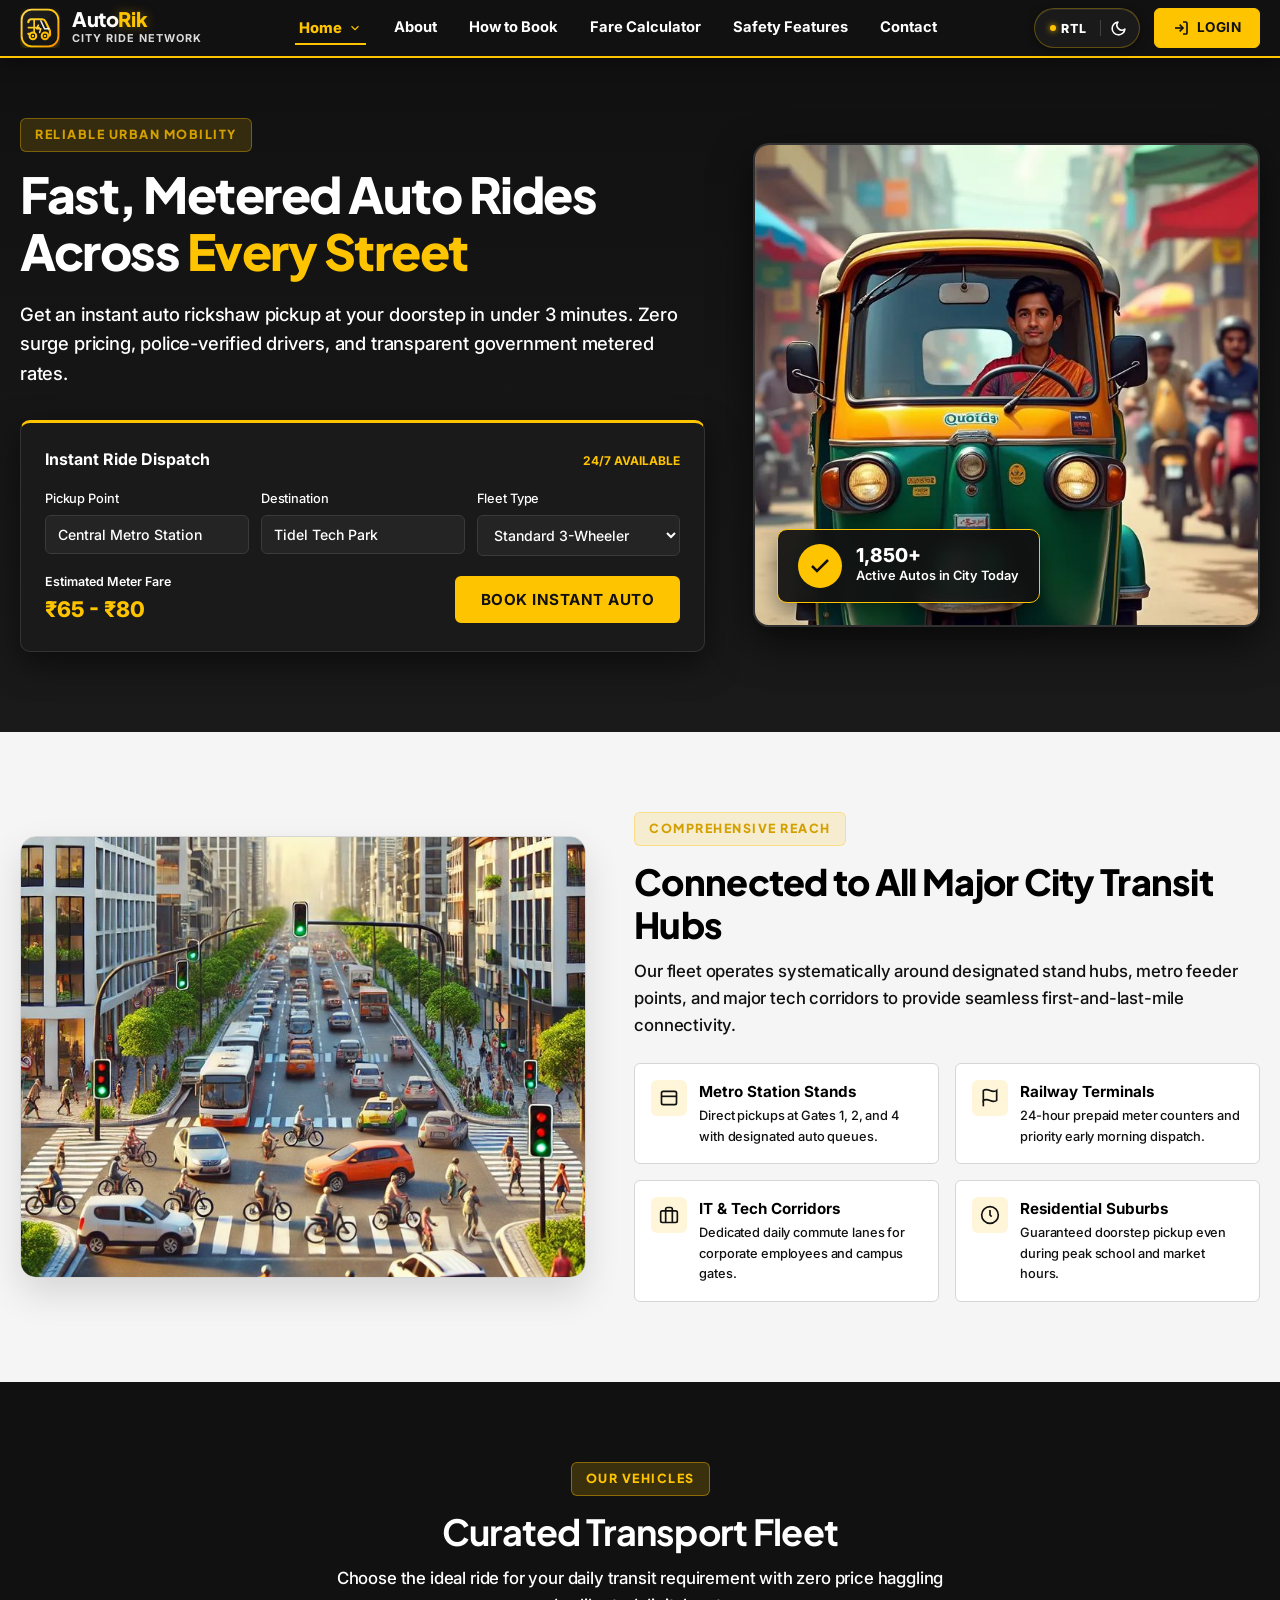
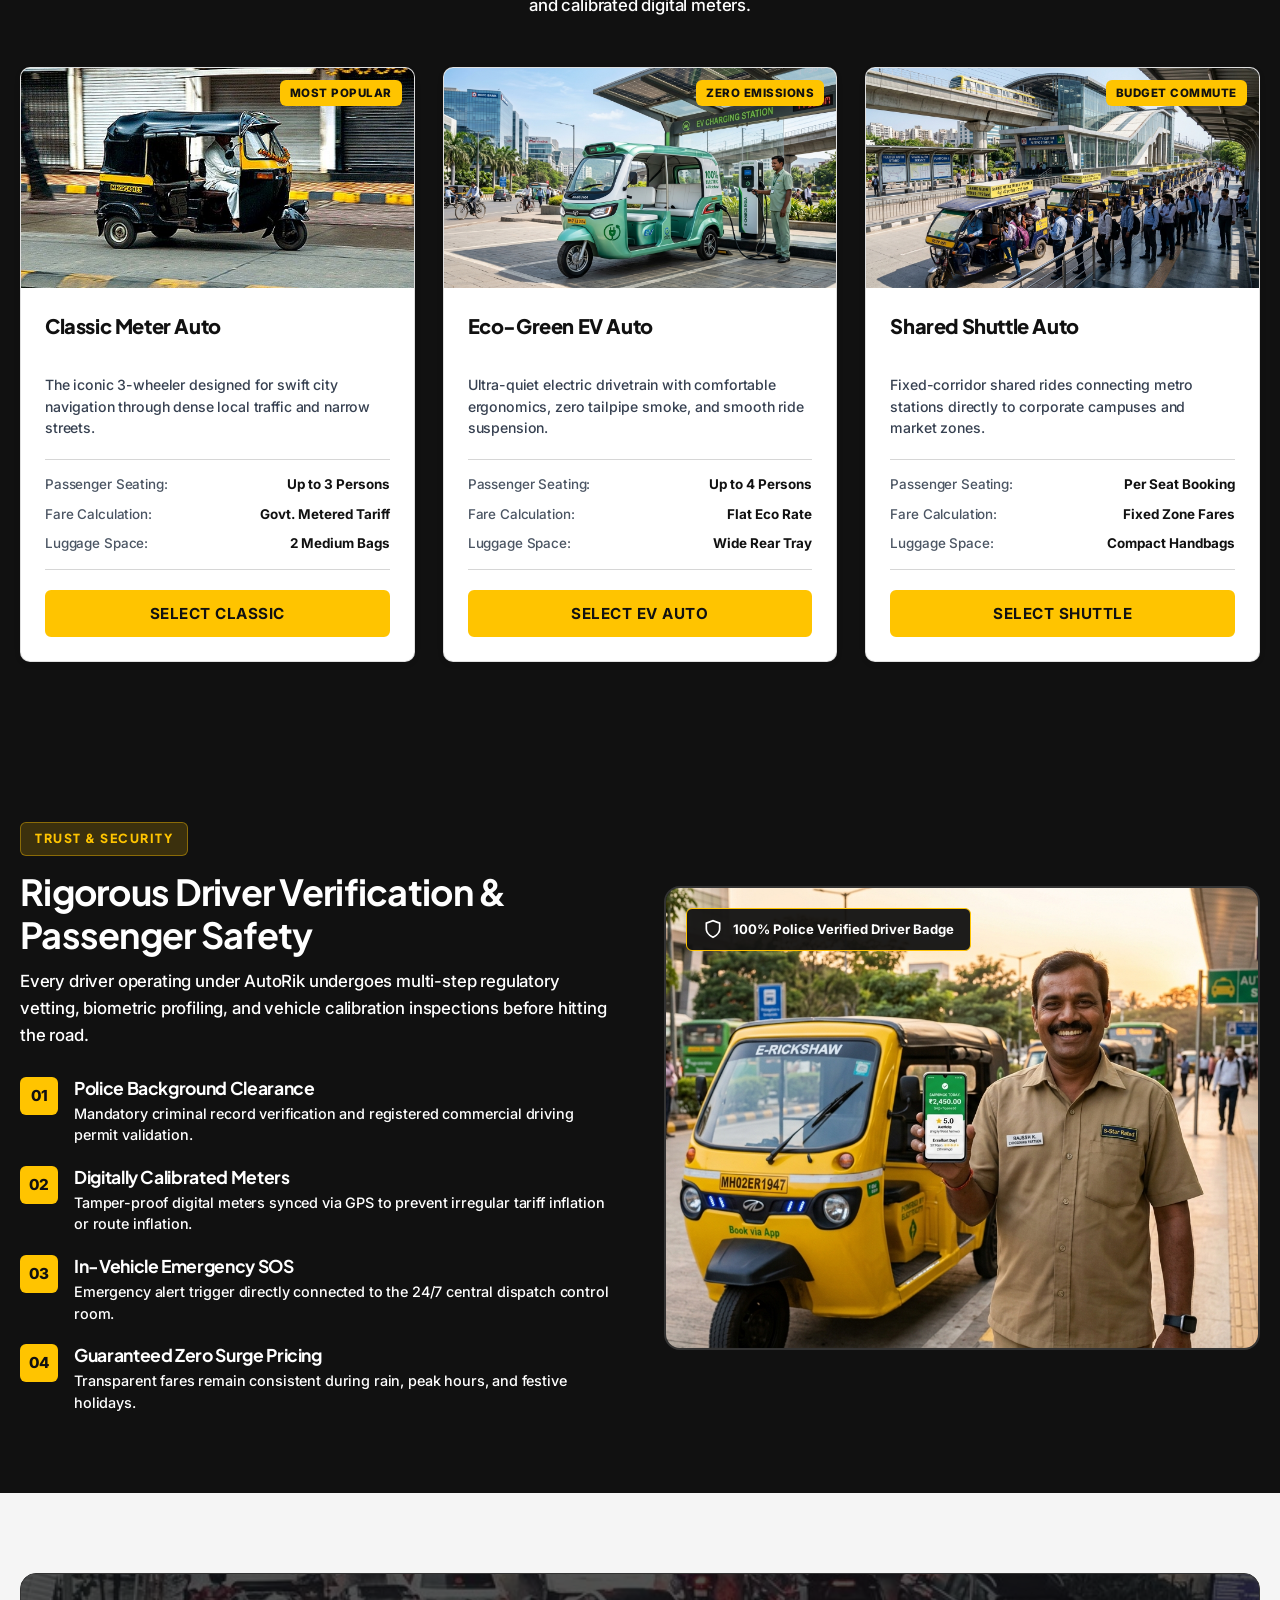
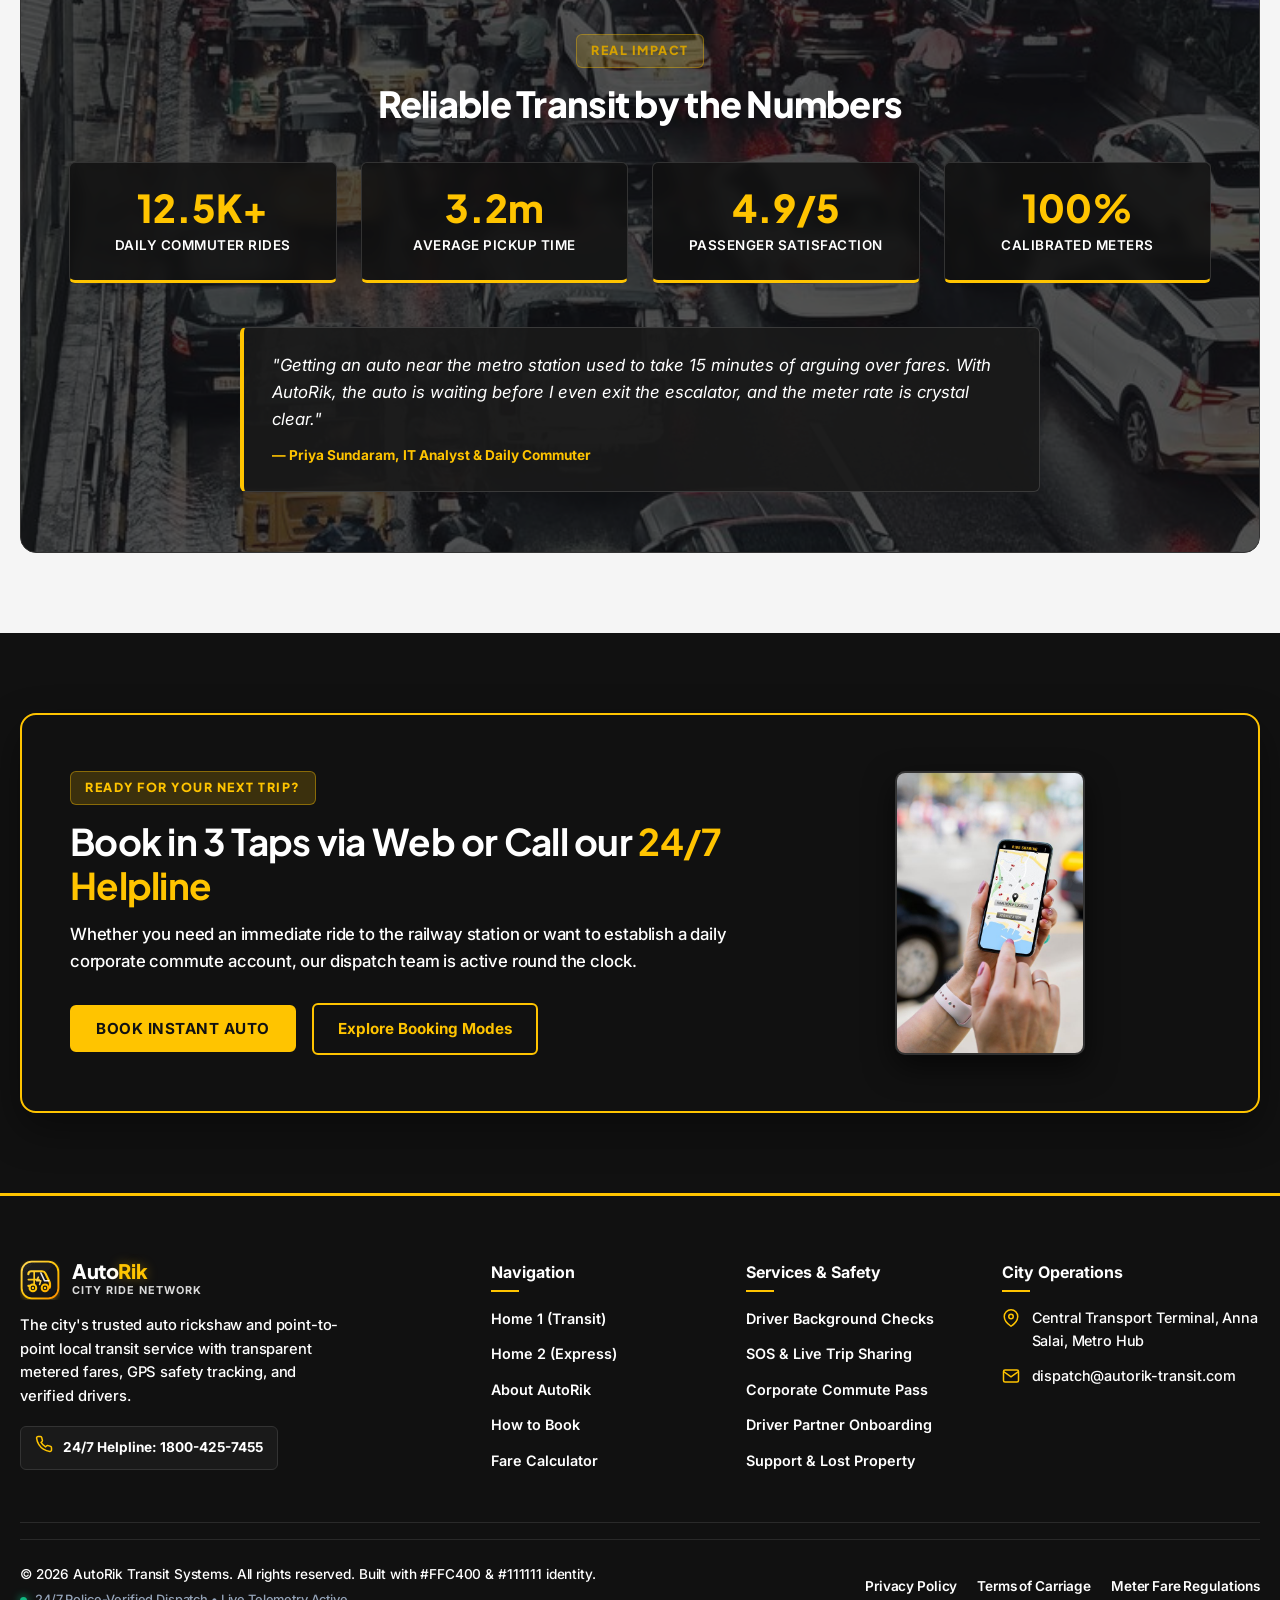
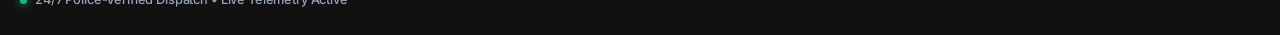
==== index.html @ b47aa973 "first commit" ====
<!DOCTYPE html>
<html lang="en">

<head>
  <meta charset="UTF-8">
  <meta name="viewport" content="width=device-width, initial-scale=1.0">
  <title>AutoRik — Premier Auto Rickshaw & Local Transport Booking Network</title>
  <meta name="description"
    content="Book verified city auto rickshaws with transparent metered rates, instant pickup, zero surge pricing, and live GPS tracking.">
  <link rel="icon" type="image/svg+xml" href="assets/images/icons/favicon.svg">
  <link rel="apple-touch-icon" href="assets/images/icons/favicon.svg">
  <link rel="stylesheet" href="assets/css/style.css?v=3.4">
  <link rel="stylesheet" href="assets/css/responsive.css?v=3.4">
</head>

<body>

  <!-- Branded Site Loader -->
  <div class="site-loader" id="siteLoader" aria-label="Loading page">
    <div class="loader-content">
      <div class="loader-logo-ring">
        <img src="assets/images/icons/logo.svg" alt="AutoRik" width="54" height="54" class="loader-logo-img">
        <div class="loader-spin-ring"></div>
      </div>
      <div class="loader-title">Auto<span>Rik</span></div>
      <div class="loader-bar-wrap">
        <div class="loader-bar-fill"></div>
      </div>
      <div class="loader-status">Connecting City Fleet...</div>
    </div>
  </div>

  <!-- Fixed Header (Single-Line Compact Header) -->
  <header class="site-header" id="siteHeader">
    <div class="container header-inner">
      <a href="index.html" class="brand-link" aria-label="AutoRik Home">
        <div class="brand-icon-box" aria-hidden="true">
          <img src="assets/images/icons/logo.svg" alt="AutoRik Brand Logo" width="40" height="40">
        </div>
        <div class="brand-text-wrap">
          <div class="brand-title">Auto<span>Rik</span></div>
          <div class="brand-subtitle">City Ride Network</div>
        </div>
      </a>

      <!-- Desktop Navigation (Exactly 6 Primary Items) -->
      <nav class="desktop-nav" aria-label="Main Navigation">
        <ul class="nav-list">
          <!-- Item 1: Home Dropdown (Click Only) -->
          <li class="nav-item">
            <button type="button" class="nav-link dropdown-toggle active" id="homeDropdownToggle" aria-expanded="false"
              aria-haspopup="true">
              Home
              <svg width="14" height="14" viewBox="0 0 24 24" fill="none" stroke="currentColor" stroke-width="2">
                <polyline points="6 9 12 15 18 9"></polyline>
              </svg>
            </button>
            <ul class="dropdown-menu" id="homeDropdownMenu" role="menu">
              <li class="dropdown-item" role="none"><a href="index.html" class="active" role="menuitem">Home 1 (Transit
                  Hub)</a></li>
              <li class="dropdown-item" role="none"><a href="home-2.html" role="menuitem">Home 2 (Metro Express)</a>
              </li>
            </ul>
          </li>
          <!-- Item 2: About -->
          <li class="nav-item"><a href="about.html" class="nav-link">About</a></li>
          <!-- Item 3: How to Book -->
          <li class="nav-item"><a href="how-to-book.html" class="nav-link">How to Book</a></li>
          <!-- Item 4: Fare Calculator -->
          <li class="nav-item"><a href="fare-calculator.html" class="nav-link">Fare Calculator</a></li>
          <!-- Item 5: Safety Features -->
          <li class="nav-item"><a href="safety.html" class="nav-link">Safety Features</a></li>
          <!-- Item 6: Contact -->
          <li class="nav-item"><a href="contact.html" class="nav-link">Contact</a></li>
        </ul>
      </nav>

      <!-- Header Utilities & Login Button -->
      <div class="header-actions">
        <div class="header-action-controls">
          <button type="button" class="ctrl-btn rtl-toggle-btn" aria-label="Toggle RTL text direction">
            <span class="ctrl-icon-dot"></span>
            <span class="rtl-text-label">RTL</span>
          </button>
          <div class="ctrl-divider" aria-hidden="true"></div>
          <button type="button" class="ctrl-btn theme-toggle-btn" aria-label="Toggle dark mode">
            <span class="theme-icon-wrap" aria-hidden="true">
              <svg width="17" height="17" viewBox="0 0 24 24" fill="none" stroke="currentColor" stroke-width="2.2"
                stroke-linecap="round" stroke-linejoin="round">
                <path d="M21 12.79A9 9 0 1 1 11.21 3 7 7 0 0 0 21 12.79z"></path>
              </svg>
            </span>
          </button>
        </div>
        <a href="login.html" class="btn-login" aria-label="Go to Account Login">
          <svg width="16" height="16" viewBox="0 0 24 24" fill="none" stroke="currentColor" stroke-width="2.5">
            <path d="M15 3h4a2 2 0 0 1 2 2v14a2 2 0 0 1-2 2h-4" />
            <polyline points="10 17 15 12 10 7" />
            <line x1="15" y1="12" x2="3" y2="12" />
          </svg>
          <span>Login</span>
        </a>
        <button type="button" class="mobile-toggle-btn" id="mobileToggleBtn" aria-label="Open mobile navigation menu"
          aria-expanded="false">
          <span class="hamburger-icon">
            <svg width="26" height="26" viewBox="0 0 24 24" fill="none" stroke="currentColor" stroke-width="2.2"
              stroke-linecap="round">
              <line x1="3" y1="12" x2="21" y2="12" />
              <line x1="3" y1="6" x2="21" y2="6" />
              <line x1="3" y1="18" x2="21" y2="18" />
            </svg>
          </span>
          <span class="close-icon" aria-hidden="true">
            <svg width="26" height="26" viewBox="0 0 24 24" fill="none" stroke="currentColor" stroke-width="2.4"
              stroke-linecap="round" stroke-linejoin="round">
              <line x1="18" y1="6" x2="6" y2="18" />
              <line x1="6" y1="6" x2="18" y2="18" />
            </svg>
          </span>
        </button>
      </div>
    </div>
  </header>

  <!-- Mobile Drawer Menu -->
  <div class="mobile-drawer-overlay" id="mobileDrawerOverlay" role="dialog" aria-modal="true"
    aria-label="Mobile Navigation">
    <div class="mobile-drawer">
      <div class="mobile-drawer-header">
        <div class="mobile-brand">
          <div class="brand-icon-box">
            <img src="assets/images/icons/logo.svg" alt="AutoRik Brand Logo" width="36" height="36">
          </div>
          <div class="brand-text-wrap">
            <div class="brand-title">Auto<span>Rik</span></div>
            <div class="brand-subtitle">City Ride Network</div>
          </div>
        </div>
        <button type="button" class="mobile-close-btn" id="mobileCloseBtn" aria-label="Close mobile menu">
          <svg width="24" height="24" viewBox="0 0 24 24" fill="none" stroke="currentColor" stroke-width="2">
            <line x1="18" y1="6" x2="6" y2="18" />
            <line x1="6" y1="6" x2="18" y2="18" />
          </svg>
        </button>
      </div>

      <ul class="mobile-nav-list">
        <li>
          <button type="button" class="mobile-nav-link mobile-accordion-toggle active" id="mobileHomeAccordion"
            aria-expanded="false">
            <span>Home</span>
            <svg width="14" height="14" viewBox="0 0 24 24" fill="none" stroke="currentColor" stroke-width="2">
              <polyline points="6 9 12 15 18 9"></polyline>
            </svg>
          </button>
          <ul class="mobile-accordion-menu" id="mobileHomeSubmenu">
            <li><a href="index.html" class="active">Home 1 (Transit Hub)</a></li>
            <li><a href="home-2.html">Home 2 (Metro Express)</a></li>
          </ul>
        </li>
        <li><a href="about.html" class="mobile-nav-link">About</a></li>
        <li><a href="how-to-book.html" class="mobile-nav-link">How to Book</a></li>
        <li><a href="fare-calculator.html" class="mobile-nav-link">Fare Calculator</a></li>
        <li><a href="safety.html" class="mobile-nav-link">Safety Features</a></li>
        <li><a href="contact.html" class="mobile-nav-link">Contact</a></li>
      </ul>

      <div class="mobile-drawer-footer">
        <button type="button" class="btn btn-primary btn-login" style="width:100%; justify-content:center;">
          <svg width="16" height="16" viewBox="0 0 24 24" fill="none" stroke="currentColor" stroke-width="2.5">
            <path d="M15 3h4a2 2 0 0 1 2 2v14a2 2 0 0 1-2 2h-4" />
            <polyline points="10 17 15 12 10 7" />
            <line x1="15" y1="12" x2="3" y2="12" />
          </svg>
          <span>Account Login</span>
        </button>
        <div class="mobile-control-row">
          <div class="header-action-controls" style="width: 100%; justify-content: space-around;">
            <button type="button" class="ctrl-btn rtl-toggle-btn" aria-label="Toggle RTL text direction">
              <span class="ctrl-icon-dot"></span>
              <span class="rtl-text-label">RTL</span>
            </button>
            <div class="ctrl-divider" aria-hidden="true"></div>
            <button type="button" class="ctrl-btn theme-toggle-btn" aria-label="Toggle dark mode">
              <span class="theme-icon-wrap" aria-hidden="true">
                <svg width="17" height="17" viewBox="0 0 24 24" fill="none" stroke="currentColor" stroke-width="2.2"
                  stroke-linecap="round" stroke-linejoin="round">
                  <path d="M21 12.79A9 9 0 1 1 11.21 3 7 7 0 0 0 21 12.79z"></path>
                </svg>
              </span>
            </button>
          </div>
        </div>
      </div>
    </div>
  </div>

  <main>
    <!-- =======================================================================
         SECTION 1: HERO (Dynamic Split + Quick Route Picker)
         ======================================================================= -->
    <section class="hero-wrap" aria-labelledby="heroHeading">
      <div class="container">
        <div class="hero-grid">
          <div>
            <div class="eyebrow">Reliable Urban Mobility</div>
            <h1 class="hero-title" id="heroHeading">
              Fast, Metered Auto Rides Across <span>Every Street</span>
            </h1>
            <p class="hero-subtitle">
              Get an instant auto rickshaw pickup at your doorstep in under 3 minutes. Zero surge pricing,
              police-verified drivers, and transparent government metered rates.
            </p>

            <!-- Quick Booking Bar -->
            <div class="booking-widget-card">
              <div class="widget-title">
                <span>Instant Ride Dispatch</span>
                <span class="widget-tag">24/7 Available</span>
              </div>
              <div class="booking-fields-row">
                <div class="field-box">
                  <label class="field-label" for="pickupLoc">Pickup Point</label>
                  <input type="text" id="pickupLoc" class="field-input" placeholder="Current Location / Metro Gate"
                    value="Central Metro Station">
                </div>
                <div class="field-box">
                  <label class="field-label" for="dropLoc">Destination</label>
                  <input type="text" id="dropLoc" class="field-input" placeholder="Tech Park, Market, Railway"
                    value="Tidel Tech Park">
                </div>
                <div class="field-box">
                  <label class="field-label" for="rideCategory">Fleet Type</label>
                  <select id="rideCategory" class="field-select">
                    <option value="metered">Standard 3-Wheeler</option>
                    <option value="ev">Eco Green EV Rickshaw</option>
                    <option value="share">Point-to-Point Share Auto</option>
                  </select>
                </div>
              </div>
              <div class="widget-submit-row">
                <div class="fare-preview">
                  <span class="fare-caption">Estimated Meter Fare</span>
                  <span class="fare-value">₹65 - ₹80</span>
                </div>
                <button type="button" class="btn btn-primary btn-login">
                  Book Instant Auto
                </button>
              </div>
            </div>
          </div>

          <!-- Hero Photography with Live Float Badge -->
          <div class="hero-media-wrap">
            <div class="hero-img-frame">
              <img src="assets/images/hero/p1.jpg" alt="Modern yellow and black city auto rickshaw on urban street"
                width="600" height="480" loading="eager">
            </div>
            <div class="hero-float-badge">
              <div class="float-badge-icon">
                <svg width="24" height="24" viewBox="0 0 24 24" fill="none" stroke="currentColor" stroke-width="2.5">
                  <polyline points="20 6 9 17 4 12" />
                </svg>
              </div>
              <div>
                <div class="float-badge-num">1,850+</div>
                <div class="float-badge-txt">Active Autos in City Today</div>
              </div>
            </div>
          </div>
        </div>
      </div>
    </section>

    <!-- =======================================================================
         SECTION 2: CITY COVERAGE & TRANSIT NODES (Editorial Split)
         ======================================================================= -->
    <section class="section section-light" aria-labelledby="coverageHeading">
      <div class="container">
        <div class="coverage-grid">
          <div class="coverage-photo-box">
            <img src="assets/images/sections/p2.jpg"
              alt="Aerial perspective of busy city transit avenues and interconnected roads" width="560" height="440"
              loading="lazy">
          </div>
          <div>
            <div class="eyebrow">Comprehensive Reach</div>
            <h2 class="section-title" id="coverageHeading">Connected to All Major City Transit Hubs</h2>
            <p class="section-desc text-left" style="margin: 0 0 24px 0;">
              Our fleet operates systematically around designated stand hubs, metro feeder points, and major tech
              corridors to provide seamless first-and-last-mile connectivity.
            </p>
            <div class="coverage-nodes-list">
              <div class="node-item">
                <div class="node-icon-box">
                  <svg width="20" height="20" viewBox="0 0 24 24" fill="none" stroke="currentColor" stroke-width="2">
                    <rect x="3" y="4" width="18" height="16" rx="2" />
                    <line x1="3" y1="10" x2="21" y2="10" />
                    <line x1="7" y1="15" x2="7.01" y2="15" />
                    <line x1="17" y1="15" x2="17.01" y2="15" />
                  </svg>
                </div>
                <div>
                  <div class="node-name">Metro Station Stands</div>
                  <div class="node-desc">Direct pickups at Gates 1, 2, and 4 with designated auto queues.</div>
                </div>
              </div>

              <div class="node-item">
                <div class="node-icon-box">
                  <svg width="20" height="20" viewBox="0 0 24 24" fill="none" stroke="currentColor" stroke-width="2">
                    <path d="M4 15s1-1 4-1 5 2 8 2 4-1 4-1V3s-1 1-4 1-5-2-8-2-4 1-4 1z" />
                    <line x1="4" y1="22" x2="4" y2="15" />
                  </svg>
                </div>
                <div>
                  <div class="node-name">Railway Terminals</div>
                  <div class="node-desc">24-hour prepaid meter counters and priority early morning dispatch.</div>
                </div>
              </div>

              <div class="node-item">
                <div class="node-icon-box">
                  <svg width="20" height="20" viewBox="0 0 24 24" fill="none" stroke="currentColor" stroke-width="2">
                    <rect x="2" y="7" width="20" height="14" rx="2" ry="2" />
                    <path d="M16 21V5a2 2 0 0 0-2-2h-4a2 2 0 0 0-2 2v16" />
                  </svg>
                </div>
                <div>
                  <div class="node-name">IT & Tech Corridors</div>
                  <div class="node-desc">Dedicated daily commute lanes for corporate employees and campus gates.</div>
                </div>
              </div>

              <div class="node-item">
                <div class="node-icon-box">
                  <svg width="20" height="20" viewBox="0 0 24 24" fill="none" stroke="currentColor" stroke-width="2">
                    <circle cx="12" cy="12" r="10" />
                    <polyline points="12 6 12 12 14 14" />
                  </svg>
                </div>
                <div>
                  <div class="node-name">Residential Suburbs</div>
                  <div class="node-desc">Guaranteed doorstep pickup even during peak school and market hours.</div>
                </div>
              </div>
            </div>
          </div>
        </div>
      </div>
    </section>

    <!-- =======================================================================
         SECTION 3: FLEET CATEGORIES (Uniform Cards, Even Height, Even Text)
         ======================================================================= -->
    <section class="section section-dark" aria-labelledby="fleetHeading">
      <div class="container">
        <div class="section-header">
          <div class="eyebrow">Our Vehicles</div>
          <h2 class="section-title" id="fleetHeading">Curated Transport Fleet</h2>
          <p class="section-desc">
            Choose the ideal ride for your daily transit requirement with zero price haggling and calibrated digital
            meters.
          </p>
        </div>

        <div class="fleet-grid">
          <!-- Card 1: Classic Metered Auto -->
          <div class="fleet-card">
            <div class="fleet-img-wrap">
              <img src="assets/images/services/p3.jpg" alt="Classic yellow and black metered 3-wheeler auto rickshaw"
                width="400" height="220" loading="lazy">
              <span class="fleet-badge">Most Popular</span>
            </div>
            <div class="fleet-body">
              <h3 class="fleet-title">Classic Meter Auto</h3>
              <p class="fleet-snippet">The iconic 3-wheeler designed for swift city navigation through dense local
                traffic and narrow streets.</p>
              <ul class="fleet-specs-list">
                <li class="fleet-spec-row">
                  <span class="spec-name">Passenger Seating:</span>
                  <span class="spec-val">Up to 3 Persons</span>
                </li>
                <li class="fleet-spec-row">
                  <span class="spec-name">Fare Calculation:</span>
                  <span class="spec-val">Govt. Metered Tariff</span>
                </li>
                <li class="fleet-spec-row">
                  <span class="spec-name">Luggage Space:</span>
                  <span class="spec-val">2 Medium Bags</span>
                </li>
              </ul>
              <button type="button" class="btn btn-primary btn-login">Select Classic</button>
            </div>
          </div>

          <!-- Card 2: Electric EV Rickshaw -->
          <div class="fleet-card">
            <div class="fleet-img-wrap">
              <img src="assets/images/services/p4.jpg" alt="Eco-friendly electric green auto rickshaw on city avenue"
                width="400" height="220" loading="lazy">
              <span class="fleet-badge">Zero Emissions</span>
            </div>
            <div class="fleet-body">
              <h3 class="fleet-title">Eco-Green EV Auto</h3>
              <p class="fleet-snippet">Ultra-quiet electric drivetrain with comfortable ergonomics, zero tailpipe smoke,
                and smooth ride suspension.</p>
              <ul class="fleet-specs-list">
                <li class="fleet-spec-row">
                  <span class="spec-name">Passenger Seating:</span>
                  <span class="spec-val">Up to 4 Persons</span>
                </li>
                <li class="fleet-spec-row">
                  <span class="spec-name">Fare Calculation:</span>
                  <span class="spec-val">Flat Eco Rate</span>
                </li>
                <li class="fleet-spec-row">
                  <span class="spec-name">Luggage Space:</span>
                  <span class="spec-val">Wide Rear Tray</span>
                </li>
              </ul>
              <button type="button" class="btn btn-primary btn-login">Select EV Auto</button>
            </div>
          </div>

          <!-- Card 3: Point-to-Point Share Van -->
          <div class="fleet-card">
            <div class="fleet-img-wrap">
              <img src="assets/images/services/p5.jpg"
                alt="Shared commuter transport vehicle waiting at station terminal" width="400" height="220"
                loading="lazy">
              <span class="fleet-badge">Budget Commute</span>
            </div>
            <div class="fleet-body">
              <h3 class="fleet-title">Shared Shuttle Auto</h3>
              <p class="fleet-snippet">Fixed-corridor shared rides connecting metro stations directly to corporate
                campuses and market zones.</p>
              <ul class="fleet-specs-list">
                <li class="fleet-spec-row">
                  <span class="spec-name">Passenger Seating:</span>
                  <span class="spec-val">Per Seat Booking</span>
                </li>
                <li class="fleet-spec-row">
                  <span class="spec-name">Fare Calculation:</span>
                  <span class="spec-val">Fixed Zone Fares</span>
                </li>
                <li class="fleet-spec-row">
                  <span class="spec-name">Luggage Space:</span>
                  <span class="spec-val">Compact Handbags</span>
                </li>
              </ul>
              <button type="button" class="btn btn-primary btn-login">Select Shuttle</button>
            </div>
          </div>
        </div>
      </div>
    </section>

    <!-- =======================================================================
         SECTION 4: SAFETY & VERIFIED STANDARDS (Editorial Photo Feature)
         ======================================================================= -->
    <section class="section section-dark" aria-labelledby="standardsHeading">
      <div class="container">
        <div class="standards-grid">
          <div>
            <div class="eyebrow">Trust & Security</div>
            <h2 class="section-title" id="standardsHeading">Rigorous Driver Verification & Passenger Safety</h2>
            <p class="section-desc text-left" style="margin: 0 0 20px 0;">
              Every driver operating under AutoRik undergoes multi-step regulatory vetting, biometric profiling, and
              vehicle calibration inspections before hitting the road.
            </p>

            <div class="standards-features-list">
              <div class="standard-item">
                <div class="standard-num-box">01</div>
                <div>
                  <h3 class="standard-heading">Police Background Clearance</h3>
                  <p class="standard-detail">Mandatory criminal record verification and registered commercial driving
                    permit validation.</p>
                </div>
              </div>

              <div class="standard-item">
                <div class="standard-num-box">02</div>
                <div>
                  <h3 class="standard-heading">Digitally Calibrated Meters</h3>
                  <p class="standard-detail">Tamper-proof digital meters synced via GPS to prevent irregular tariff
                    inflation or route inflation.</p>
                </div>
              </div>

              <div class="standard-item">
                <div class="standard-num-box">03</div>
                <div>
                  <h3 class="standard-heading">In-Vehicle Emergency SOS</h3>
                  <p class="standard-detail">Emergency alert trigger directly connected to the 24/7 central dispatch
                    control room.</p>
                </div>
              </div>

              <div class="standard-item">
                <div class="standard-num-box">04</div>
                <div>
                  <h3 class="standard-heading">Guaranteed Zero Surge Pricing</h3>
                  <p class="standard-detail">Transparent fares remain consistent during rain, peak hours, and festive
                    holidays.</p>
                </div>
              </div>
            </div>
          </div>

          <div class="standards-media-wrap">
            <img src="assets/images/about/p6.jpg"
              alt="Professional verified auto rickshaw driver partner smiling in uniform" width="560" height="460"
              loading="lazy">
            <div class="driver-id-tag">
              <svg width="20" height="20" viewBox="0 0 24 24" fill="none" stroke="currentColor" stroke-width="2">
                <path d="M12 22s8-4 8-10V5l-8-3-8 3v7c0 6 8 10 8 10z" />
              </svg>
              <span class="badge-text">100% Police Verified Driver Badge</span>
            </div>
          </div>
        </div>
      </div>
    </section>

    <!-- =======================================================================
         SECTION 5: COMMUTER EXPERIENCE & REAL-TIME METRICS
         ======================================================================= -->
    <section class="section section-light" aria-labelledby="metricsHeading">
      <div class="container">
        <div class="metrics-cinematic-wrap">
          <img src="assets/images/sections/p7.jpg" alt="Commuters traveling smoothly on urban street avenues"
            class="metrics-bg-photo" width="1200" height="400" loading="lazy">
          <div class="metrics-content">
            <div class="section-header" style="margin-bottom: 36px;">
              <div class="eyebrow">Real Impact</div>
              <h2 class="section-title" id="metricsHeading" style="color: var(--white);">Reliable Transit by the Numbers
              </h2>
            </div>

            <div class="metrics-grid">
              <div class="metric-stat-box">
                <div class="metric-number">12.5K+</div>
                <div class="metric-label">Daily Commuter Rides</div>
              </div>
              <div class="metric-stat-box">
                <div class="metric-number">3.2m</div>
                <div class="metric-label">Average Pickup Time</div>
              </div>
              <div class="metric-stat-box">
                <div class="metric-number">4.9/5</div>
                <div class="metric-label">Passenger Satisfaction</div>
              </div>
              <div class="metric-stat-box">
                <div class="metric-number">100%</div>
                <div class="metric-label">Calibrated Meters</div>
              </div>
            </div>

            <div class="commuter-quote-card">
              <p class="quote-text">
                "Getting an auto near the metro station used to take 15 minutes of arguing over fares. With AutoRik, the
                auto is waiting before I even exit the escalator, and the meter rate is crystal clear."
              </p>
              <div class="quote-author">— Priya Sundaram, IT Analyst & Daily Commuter</div>
            </div>
          </div>
        </div>
      </div>
    </section>

    <!-- =======================================================================
         SECTION 6: INSTANT DISPATCH & APP DOWNLOAD (Mandatory CTA Section)
         ======================================================================= -->
    <section class="section section-dark" aria-labelledby="ctaHeading">
      <div class="container">
        <div class="cta-banner-card">
          <div class="cta-grid">
            <div>
              <div class="eyebrow">Ready for Your Next Trip?</div>
              <h2 class="cta-title" id="ctaHeading">
                Book in 3 Taps via Web or Call our <span>24/7 Helpline</span>
              </h2>
              <p class="cta-desc">
                Whether you need an immediate ride to the railway station or want to establish a daily corporate commute
                account, our dispatch team is active round the clock.
              </p>
              <div class="cta-actions">
                <button type="button" class="btn btn-primary btn-login">
                  Book Instant Auto
                </button>
                <a href="how-to-book.html" class="btn btn-outline-yellow">
                  Explore Booking Modes
                </a>
              </div>
            </div>

            <div class="cta-media-wrap">
              <div class="cta-photo-frame">
                <img src="assets/images/sections/p8.jpg"
                  alt="Smartphone interface displaying instantaneous local transport booking confirmation" width="320"
                  height="280" loading="lazy">
              </div>
            </div>
          </div>
        </div>
      </div>
    </section>
  </main>

  <!-- Shared Footer -->
  <footer class="site-footer" id="footer">
    <div class="container">
      <div class="footer-top">
        <div>
          <a href="index.html" class="brand-link">
            <div class="brand-icon-box">
              <img src="assets/images/icons/logo.svg" alt="AutoRik Brand Logo" width="40" height="40">
            </div>
            <div class="brand-text-wrap">
              <div class="brand-title">Auto<span>Rik</span></div>
              <div class="brand-subtitle">City Ride Network</div>
            </div>
          </a>
          <p class="footer-brand-desc">
            The city's trusted auto rickshaw and point-to-point local transit service with transparent metered fares,
            GPS safety tracking, and verified drivers.
          </p>
          <div class="footer-emergency-badge">
            <div class="badge-icon">
              <svg width="18" height="18" viewBox="0 0 24 24" fill="none" stroke="currentColor" stroke-width="2">
                <path
                  d="M22 16.92v3a2 2 0 0 1-2.18 2 19.79 19.79 0 0 1-8.63-3.07 19.5 19.5 0 0 1-6-6 19.79 19.79 0 0 1-3.07-8.67A2 2 0 0 1 4.11 2h3a2 2 0 0 1 2 1.72 12.84 12.84 0 0 0 .7 2.81 2 2 0 0 1-.45 2.11L8.09 9.91a16 16 0 0 0 6 6l1.27-1.27a2 2 0 0 1 2.11-.45 12.84 12.84 0 0 0 2.81.7A2 2 0 0 1 22 16.92z">
                </path>
              </svg>
            </div>
            <div class="badge-text">24/7 Helpline: 1800-425-7455</div>
          </div>
        </div>

        <div>
          <div class="footer-title">Navigation</div>
          <ul class="footer-links">
            <li><a href="index.html">Home 1 (Transit)</a></li>
            <li><a href="home-2.html">Home 2 (Express)</a></li>
            <li><a href="about.html">About AutoRik</a></li>
            <li><a href="how-to-book.html">How to Book</a></li>
            <li><a href="fare-calculator.html">Fare Calculator</a></li>
          </ul>
        </div>

        <div>
          <div class="footer-title">Services & Safety</div>
          <ul class="footer-links">
            <li><a href="safety.html">Driver Background Checks</a></li>
            <li><a href="safety.html#sos">SOS & Live Trip Sharing</a></li>
            <li><a href="how-to-book.html#corporate">Corporate Commute Pass</a></li>
            <li><a href="contact.html#driver">Driver Partner Onboarding</a></li>
            <li><a href="contact.html">Support & Lost Property</a></li>
          </ul>
        </div>

        <div>
          <div class="footer-title">City Operations</div>
          <div class="footer-contact-item">
            <svg width="18" height="18" viewBox="0 0 24 24" fill="none" stroke="currentColor" stroke-width="2">
              <path d="M21 10c0 7-9 13-9 13s-9-6-9-13a9 9 0 0 1 18 0z"></path>
              <circle cx="12" cy="10" r="3"></circle>
            </svg>
            <span>Central Transport Terminal, Anna Salai, Metro Hub</span>
          </div>
          <div class="footer-contact-item">
            <svg width="18" height="18" viewBox="0 0 24 24" fill="none" stroke="currentColor" stroke-width="2">
              <path d="M4 4h16c1.1 0 2 .9 2 2v12c0 1.1-.9 2-2 2H4c-1.1 0-2-.9-2-2V6c0-1.1.9-2 2-2z"></path>
              <polyline points="22,6 12,13 2,6"></polyline>
            </svg>
            <span>dispatch@autorik-transit.com</span>
          </div>
        </div>
      </div>

      <div class="footer-bottom">
        <div class="footer-bottom-copy">
          <div>&copy; 2026 AutoRik Transit Systems. All rights reserved. Built with #FFC400 &amp; #111111 identity.
          </div>
          <div class="footer-live-status">
            <span class="status-pulse-dot"></span>
            <span>24/7 Police-Verified Dispatch &bull; Live Telemetry Active</span>
          </div>
        </div>
        <div class="footer-bottom-links">
          <a href="#">Privacy Policy</a>
          <a href="#">Terms of Carriage</a>
          <a href="#">Meter Fare Regulations</a>
        </div>
      </div>
    </div>
  </footer>

  <!-- Scroll to Top Button -->
  <button type="button" class="scroll-to-top" id="scrollTopBtn" aria-label="Scroll to top of page">
    <svg width="20" height="20" viewBox="0 0 24 24" fill="none" stroke="currentColor" stroke-width="2.5"
      stroke-linecap="round" stroke-linejoin="round">
      <line x1="12" y1="19" x2="12" y2="5" />
      <polyline points="5 12 12 5 19 12" />
    </svg>
  </button>

  <script src="assets/js/main.js?v=2.8"></script>
</body>

</html>
---- assets/css/style.css ----
/* ==========================================================================
   LOCAL TRANSPORT BOOKING - CORE STYLESHEET
   Theme: Bold Black & Yellow (#111111 / #FFC400 / #FFFFFF / #2A2A2A / #F5F5F5)
   ========================================================================== */

@import url('https://fonts.googleapis.com/css2?family=Inter:wght@300;400;500;600;700&family=Plus+Jakarta+Sans:wght@500;600;700;800&display=swap');

:root {
  --primary-yellow: #FFC400;
  --primary-yellow-hover: #E5B000;
  --primary-yellow-light: #FFF8E1;
  --dark-black: #111111;
  --dark-gray: #2A2A2A;
  --light-gray: #F5F5F5;
  --border-gray: #DEDEDE;
  --text-muted: #1F1F1F; /* High-contrast bright, crisp readable dark */
  --white: #FFFFFF;
  --pure-black: #000000;
  
  --bg-primary: #FFFFFF;
  --bg-secondary: #F5F5F5;
  --bg-card: #FFFFFF;
  --text-primary: #000000; /* Pure deep black for highest clarity */
  --text-secondary: #111111; /* Bright, crystal clear text (never washed out) */
  --border-color: #D6D6D6;
  
  --header-height: 58px;
  --transition-smooth: all 0.25s cubic-bezier(0.16, 1, 0.3, 1);
  --shadow-sm: 0 2px 8px rgba(0, 0, 0, 0.04);
  --shadow-md: 0 8px 24px rgba(0, 0, 0, 0.08);
  --shadow-lg: 0 16px 36px rgba(0, 0, 0, 0.12);
  --radius-sm: 6px;
  --radius-md: 10px;
  --radius-lg: 16px;
  --font-heading: 'Plus Jakarta Sans', sans-serif;
  --font-body: 'Inter', sans-serif;
}

[data-theme="dark"] {
  --bg-primary: #000000;
  --bg-secondary: #0D0D0D;
  --bg-card: #141414;
  --text-primary: #FFFFFF; /* Pure 100% bright white */
  --text-secondary: #FFFFFF; /* Bright 100% white for soft text */
  --border-color: #2E2E2E;
  --light-gray: #161616;
  --dark-gray: #1E1E1E;
  --text-muted: #F8F8F8; /* Bright white for all muted text */
  --shadow-sm: 0 2px 10px rgba(0, 0, 0, 0.8);
  --shadow-md: 0 8px 24px rgba(0, 0, 0, 0.85);
  --shadow-lg: 0 16px 36px rgba(0, 0, 0, 0.95);
}

/* Base Reset */
*, *::before, *::after {
  box-sizing: border-box;
  margin: 0;
  padding: 0;
}

html {
  font-size: 16px;
  scroll-behavior: smooth;
}

body {
  font-family: var(--font-body);
  background-color: var(--bg-primary);
  color: var(--text-primary);
  line-height: 1.6;
  padding-top: var(--header-height);
  transition: background-color 0.3s ease, color 0.3s ease;
  overflow-x: hidden;
}

h1, h2, h3, h4, h5, h6 {
  font-family: var(--font-heading);
  color: var(--text-primary);
  line-height: 1.25;
  font-weight: 700;
  letter-spacing: -0.02em;
}

a {
  color: inherit;
  text-decoration: none;
  transition: var(--transition-smooth);
}

img {
  max-width: 100%;
  height: auto;
  display: block;
}

button, input, select, textarea {
  font-family: inherit;
  font-size: inherit;
}

/* Container */
.container {
  width: 100%;
  max-width: 1280px;
  margin-left: auto;
  margin-right: auto;
  padding-left: 20px;
  padding-right: 20px;
}

/* ==========================================================================
   LOADER (Branded Luxury Presentation with Logo & Pulse Glow)
   ========================================================================== */
.site-loader {
  position: fixed;
  inset: 0;
  background: radial-gradient(circle at center, #1E1E1E 0%, #0A0A0A 100%);
  z-index: 99999;
  display: flex;
  align-items: center;
  justify-content: center;
  transition: opacity 0.45s ease, visibility 0.45s ease;
}

.site-loader.hidden {
  opacity: 0;
  visibility: hidden;
  pointer-events: none;
}

.loader-content {
  display: flex;
  flex-direction: column;
  align-items: center;
  justify-content: center;
  gap: 14px;
  text-align: center;
}

.loader-logo-ring {
  position: relative;
  width: 84px;
  height: 84px;
  display: flex;
  align-items: center;
  justify-content: center;
}

.loader-logo-img {
  width: 54px;
  height: 54px;
  z-index: 2;
  filter: drop-shadow(0 0 16px rgba(255, 196, 0, 0.5));
  animation: loaderLogoPulse 2s ease-in-out infinite;
}

.loader-spin-ring {
  position: absolute;
  inset: 0;
  border-radius: 50%;
  border: 3px solid rgba(255, 196, 0, 0.15);
  border-top-color: var(--primary-yellow);
  border-right-color: #FF9800;
  animation: loaderSpin 1s linear infinite;
  box-shadow: 0 0 16px rgba(255, 196, 0, 0.25);
}

.loader-title {
  font-family: var(--font-heading);
  font-size: 1.35rem;
  font-weight: 900;
  color: #FFFFFF;
  letter-spacing: -0.01em;
}

.loader-title span {
  color: var(--primary-yellow);
}

.loader-bar-wrap {
  width: 140px;
  height: 4px;
  background-color: rgba(255, 255, 255, 0.1);
  border-radius: 999px;
  overflow: hidden;
  position: relative;
}

.loader-bar-fill {
  position: absolute;
  top: 0;
  left: 0;
  bottom: 0;
  background: linear-gradient(90deg, #FFC400, #FF9100, #FFD54F);
  border-radius: 999px;
  width: 45%;
  animation: loaderProgress 1.4s ease-in-out infinite;
}

.loader-status {
  font-size: 0.76rem;
  color: #AAAAAA;
  letter-spacing: 1.5px;
  text-transform: uppercase;
  font-weight: 600;
}

@keyframes loaderSpin {
  to { transform: rotate(360deg); }
}

@keyframes loaderLogoPulse {
  0%, 100% { transform: scale(1); }
  50% { transform: scale(1.08); filter: drop-shadow(0 0 22px rgba(255, 196, 0, 0.7)); }
}

@keyframes loaderProgress {
  0% { left: -45%; width: 45%; }
  50% { left: 35%; width: 60%; }
  100% { left: 100%; width: 45%; }
}

/* ==========================================================================
   FIXED HEADER (Compact, Single-Line, Solid/Sticky)
   ========================================================================== */
.site-header {
  position: fixed !important;
  top: 0 !important;
  left: 0 !important;
  right: 0 !important;
  width: 100% !important;
  height: var(--header-height) !important;
  background-color: var(--dark-black) !important;
  border-bottom: 2px solid var(--primary-yellow) !important;
  z-index: 9999 !important;
  display: flex !important;
  align-items: center !important;
  box-shadow: 0 4px 20px rgba(0, 0, 0, 0.4) !important;
  transition: var(--transition-smooth);
  -webkit-transform: translateZ(0);
  transform: translateZ(0);
}

.header-inner {
  display: flex;
  align-items: center;
  justify-content: space-between;
  width: 100%;
}

/* Brand Logo */
.brand-link {
  display: flex;
  align-items: center;
  gap: 12px;
  text-decoration: none;
  flex-shrink: 0;
}

.brand-icon-box {
  width: 40px;
  height: 40px;
  border-radius: 12px;
  display: flex;
  align-items: center;
  justify-content: center;
  background: transparent;
  flex-shrink: 0;
  transition: transform 0.25s ease, filter 0.25s ease;
}

.brand-icon-box img,
.brand-icon-box svg {
  width: 100%;
  height: 100%;
  object-fit: contain;
  display: block;
}

.brand-link:hover .brand-icon-box {
  transform: translateY(-1px) scale(1.06);
  filter: drop-shadow(0 0 10px rgba(255, 196, 0, 0.45));
}

.brand-text-wrap {
  display: flex;
  flex-direction: column;
}

.brand-title {
  font-family: var(--font-heading);
  font-size: 1.25rem;
  font-weight: 900;
  color: var(--white);
  line-height: 1.1;
  letter-spacing: -0.02em;
}

.brand-title span {
  color: var(--primary-yellow);
  text-shadow: 0 0 12px rgba(255, 196, 0, 0.4);
}

.brand-subtitle {
  font-size: 0.68rem;
  color: rgba(255, 255, 255, 0.85);
  letter-spacing: 1px;
  text-transform: uppercase;
  font-weight: 700;
}

/* Navigation - Single Line */
.desktop-nav {
  display: flex;
  align-items: center;
}

.nav-list {
  display: flex;
  align-items: center;
  list-style: none;
  gap: 24px;
}

.nav-item {
  position: relative;
}

.nav-link {
  font-size: 0.92rem;
  font-weight: 700;
  color: #FFFFFF;
  padding: 8px 4px;
  display: inline-flex;
  align-items: center;
  gap: 6px;
  position: relative;
  transition: var(--transition-smooth);
  background: transparent;
  border: none;
  cursor: pointer;
}

.nav-link:hover,
.nav-link.active {
  color: var(--primary-yellow) !important;
}

.nav-link.active {
  font-weight: 800;
}

.nav-link::after {
  content: '';
  position: absolute;
  bottom: 0;
  left: 0;
  width: 0%;
  height: 2px;
  background-color: var(--primary-yellow);
  transition: width 0.25s ease;
}

.nav-link:hover::after,
.nav-link.active::after {
  width: 100%;
}

/* Home Dropdown (Click Only) */
.dropdown-toggle svg {
  transition: transform 0.25s ease;
}

.dropdown-toggle.open svg {
  transform: rotate(180deg);
}

.dropdown-menu {
  position: absolute;
  top: calc(100% + 14px);
  left: 0;
  min-width: 230px;
  width: max-content;
  background-color: var(--dark-black);
  border: 1px solid var(--dark-gray);
  border-top: 2px solid var(--primary-yellow);
  border-radius: var(--radius-sm);
  padding: 8px 0;
  box-shadow: 0 10px 30px rgba(0, 0, 0, 0.4);
  list-style: none;
  opacity: 0;
  visibility: hidden;
  transform: translateY(8px);
  transition: all 0.2s cubic-bezier(0.16, 1, 0.3, 1);
  z-index: 100;
}

.dropdown-menu.active {
  opacity: 1;
  visibility: visible;
  transform: translateY(0);
}

.dropdown-item a {
  display: flex;
  align-items: center;
  justify-content: space-between;
  padding: 10px 18px;
  font-size: 0.88rem;
  font-weight: 700;
  color: #FFFFFF;
  white-space: nowrap;
}

.dropdown-item a:hover,
.dropdown-item a.active {
  color: var(--primary-yellow);
  background-color: rgba(255, 196, 0, 0.08);
}

/* Header Utilities & Perfect Action Controls (RTL & Dark Mode) */
.header-actions {
  display: flex;
  align-items: center;
  gap: 14px;
}

.header-action-controls {
  display: inline-flex;
  align-items: center;
  background: rgba(28, 28, 28, 0.88);
  border: 1px solid rgba(255, 196, 0, 0.3);
  border-radius: 999px;
  padding: 3px 4px;
  gap: 2px;
  box-shadow: 0 2px 10px rgba(0, 0, 0, 0.4), inset 0 1px 0 rgba(255, 255, 255, 0.08);
  backdrop-filter: blur(8px);
  transition: all 0.25s ease;
}

.header-action-controls:hover {
  border-color: rgba(255, 196, 0, 0.6);
  box-shadow: 0 4px 16px rgba(0, 0, 0, 0.5), 0 0 14px rgba(255, 196, 0, 0.2);
}

.ctrl-btn {
  background: transparent;
  border: none;
  cursor: pointer;
  color: #FFFFFF;
  display: inline-flex;
  align-items: center;
  justify-content: center;
  height: 32px;
  border-radius: 999px;
  transition: all 0.2s cubic-bezier(0.16, 1, 0.3, 1);
  font-family: var(--font-body);
}

.ctrl-btn:hover {
  color: var(--primary-yellow);
  background-color: rgba(255, 196, 0, 0.12);
}

.ctrl-btn:active {
  transform: scale(0.92);
}

/* RTL Button */
.rtl-toggle-btn {
  padding: 0 11px;
  font-size: 0.78rem;
  font-weight: 800;
  letter-spacing: 0.8px;
  gap: 5px;
}

.ctrl-icon-dot {
  width: 6px;
  height: 6px;
  border-radius: 50%;
  background-color: var(--primary-yellow);
  box-shadow: 0 0 6px var(--primary-yellow);
  display: inline-block;
  transition: background-color 0.2s ease;
}

.ctrl-icon-dot.active {
  background-color: #10B981;
  box-shadow: 0 0 6px #10B981;
}

/* Divider between RTL and Theme */
.ctrl-divider {
  width: 1px;
  height: 16px;
  background: rgba(255, 255, 255, 0.18);
}

/* Theme Toggle Button */
.theme-toggle-btn {
  width: 32px;
  padding: 0;
}

.theme-icon-wrap {
  display: flex;
  align-items: center;
  justify-content: center;
  transition: transform 0.4s cubic-bezier(0.34, 1.56, 0.64, 1);
}

.theme-toggle-btn:hover .theme-icon-wrap {
  transform: rotate(25deg) scale(1.1);
  color: var(--primary-yellow);
}

/* Backwards compatibility for standalone icon-btn */
.icon-btn {
  background: rgba(28, 28, 28, 0.88);
  color: var(--white);
  border: 1px solid rgba(255, 196, 0, 0.3);
  width: 36px;
  height: 36px;
  border-radius: 999px;
  display: inline-flex;
  align-items: center;
  justify-content: center;
  cursor: pointer;
  transition: var(--transition-smooth);
}

.icon-btn:hover {
  background-color: rgba(255, 196, 0, 0.15);
  color: var(--primary-yellow);
  border-color: var(--primary-yellow);
  box-shadow: 0 0 10px rgba(255, 196, 0, 0.25);
}

.btn-login {
  background-color: var(--primary-yellow);
  color: var(--dark-black);
  font-weight: 700;
  font-size: 0.85rem;
  padding: 8px 18px;
  border-radius: var(--radius-sm);
  border: 1px solid var(--primary-yellow);
  display: inline-flex;
  align-items: center;
  gap: 8px;
  cursor: pointer;
  transition: var(--transition-smooth);
  text-transform: uppercase;
  letter-spacing: 0.5px;
  text-decoration: none;
}

.btn-login:hover {
  background-color: var(--primary-yellow-hover);
  border-color: var(--primary-yellow-hover);
  transform: translateY(-1px);
  box-shadow: 0 4px 12px rgba(255, 196, 0, 0.35);
}

/* Mobile Hamburger & Into-Mark (X) Toggle */
.mobile-toggle-btn {
  display: none;
  background: transparent;
  border: none;
  color: var(--white);
  cursor: pointer;
  padding: 6px;
  border-radius: var(--radius-sm);
  transition: var(--transition-smooth);
}

.mobile-toggle-btn:hover {
  color: var(--primary-yellow);
}

.mobile-toggle-btn.is-active {
  color: var(--primary-yellow);
}

.mobile-toggle-btn .hamburger-icon {
  display: flex;
  align-items: center;
  justify-content: center;
}

.mobile-toggle-btn .close-icon {
  display: none;
  align-items: center;
  justify-content: center;
}

.mobile-toggle-btn.is-active .hamburger-icon {
  display: none !important;
}

.mobile-toggle-btn.is-active .close-icon {
  display: flex !important;
  color: var(--primary-yellow) !important;
}

/* ==========================================================================
   MOBILE MENU DRAWER
   ========================================================================== */
.mobile-drawer-overlay {
  position: fixed;
  inset: 0;
  background-color: rgba(0, 0, 0, 0.7);
  backdrop-filter: blur(4px);
  z-index: 9990;
  opacity: 0;
  visibility: hidden;
  transition: var(--transition-smooth);
}

.mobile-drawer-overlay.open {
  opacity: 1;
  visibility: visible;
}

/* On Desktop screens (> 1150px), strictly hide and disable mobile drawer */
@media (min-width: 1151px) {
  .mobile-drawer-overlay,
  .mobile-drawer,
  .mobile-drawer-overlay.open {
    display: none !important;
    visibility: hidden !important;
    opacity: 0 !important;
    pointer-events: none !important;
  }
}

.mobile-drawer {
  position: fixed;
  top: var(--header-height, 54px);
  right: 0;
  bottom: 0;
  height: calc(100vh - var(--header-height, 54px));
  height: calc(100dvh - var(--header-height, 54px));
  width: 320px;
  max-width: 85vw;
  background-color: var(--dark-black);
  border-left: 2px solid var(--primary-yellow);
  z-index: 9995;
  display: flex;
  flex-direction: column;
  padding: 20px 24px;
  transform: translateX(100%);
  transition: transform 0.3s cubic-bezier(0.16, 1, 0.3, 1);
  overflow-y: auto;
}

.mobile-drawer-overlay.open .mobile-drawer {
  transform: translateX(0);
}

.mobile-drawer-header {
  display: none; /* Fixed site header above already provides brand identity and the Into-Mark (X) toggle */
}

.mobile-brand {
  display: flex;
  align-items: center;
  gap: 10px;
}

.mobile-close-btn {
  background: transparent;
  border: none;
  color: var(--white);
  cursor: pointer;
  padding: 4px;
}

.mobile-close-btn:hover {
  color: var(--primary-yellow);
}

.mobile-nav-list {
  list-style: none;
  margin-top: 8px;
  display: flex;
  flex-direction: column;
  gap: 8px;
}

.mobile-nav-link {
  display: flex;
  align-items: center;
  justify-content: space-between;
  width: 100%;
  padding: 12px 14px;
  font-size: 1rem;
  font-weight: 700;
  color: #FFFFFF;
  border-radius: var(--radius-sm);
  background: transparent;
  border: none;
  text-align: left;
  transition: var(--transition-smooth);
}

.mobile-nav-link:hover,
.mobile-nav-link.active {
  color: var(--dark-black) !important;
  background-color: var(--primary-yellow) !important;
  font-weight: 800;
}

/* Mobile Accordion */
.mobile-accordion-toggle {
  cursor: pointer;
}

.mobile-accordion-toggle svg {
  transition: transform 0.25s ease;
}

.mobile-accordion-toggle[aria-expanded="true"] svg {
  transform: rotate(180deg);
}

.mobile-accordion-menu {
  display: none;
  list-style: none;
  padding-left: 16px;
  margin-top: 4px;
  margin-bottom: 6px;
  border-left: 2px solid var(--primary-yellow);
}

.mobile-accordion-menu.open {
  display: block;
}

.mobile-accordion-menu a {
  display: block;
  padding: 8px 12px;
  color: #FFFFFF;
  font-size: 0.92rem;
  font-weight: 600;
  white-space: nowrap;
}

.mobile-accordion-menu a:hover,
.mobile-accordion-menu a.active {
  color: var(--primary-yellow);
  font-weight: 700;
}

/* Mobile Controls Footer */
.mobile-drawer-footer {
  margin-top: auto;
  padding-top: 24px;
  border-top: 1px solid var(--dark-gray);
  display: flex;
  flex-direction: column;
  gap: 16px;
}

.mobile-drawer-footer .btn-login {
  background-color: var(--primary-yellow) !important;
  color: #111111 !important;
  font-weight: 800 !important;
  font-size: 0.95rem !important;
  padding: 12px 20px !important;
  border-radius: var(--radius-sm) !important;
  display: flex !important;
  align-items: center !important;
  justify-content: center !important;
  gap: 10px !important;
  text-decoration: none !important;
  border: 1px solid var(--primary-yellow) !important;
  width: 100% !important;
}

.mobile-drawer-footer .btn-login span {
  display: inline-block !important;
  color: #111111 !important;
  font-weight: 800 !important;
  font-size: 0.95rem !important;
  text-transform: uppercase !important;
  letter-spacing: 0.5px !important;
}

.mobile-drawer-footer .btn-login svg {
  stroke: #111111 !important;
  color: #111111 !important;
}

.mobile-control-row {
  display: flex;
  align-items: center;
  justify-content: space-between;
  gap: 12px;
}

.mobile-action-btn {
  flex: 1;
  display: inline-flex;
  align-items: center;
  justify-content: center;
  gap: 8px;
  background-color: var(--dark-gray);
  color: var(--white);
  border: 1px solid #3A3A3A;
  padding: 10px;
  border-radius: var(--radius-sm);
  font-size: 0.85rem;
  font-weight: 600;
  cursor: pointer;
}

.mobile-action-btn:hover {
  background-color: var(--primary-yellow);
  color: var(--dark-black);
  border-color: var(--primary-yellow);
}

/* ==========================================================================
   LOGIN / REGISTER MODAL
   ========================================================================== */
.modal-overlay {
  position: fixed;
  inset: 0;
  background-color: rgba(0, 0, 0, 0.75);
  backdrop-filter: blur(5px);
  z-index: 2000;
  display: flex;
  align-items: center;
  justify-content: center;
  padding: 20px;
  opacity: 0;
  visibility: hidden;
  transition: var(--transition-smooth);
}

.modal-overlay.open {
  opacity: 1;
  visibility: visible;
}

.auth-modal {
  width: 100%;
  max-width: 440px;
  background-color: var(--bg-card);
  border: 1px solid var(--border-color);
  border-top: 4px solid var(--primary-yellow);
  border-radius: var(--radius-md);
  box-shadow: var(--shadow-lg);
  overflow: hidden;
  position: relative;
  transform: translateY(20px) scale(0.98);
  transition: transform 0.3s cubic-bezier(0.16, 1, 0.3, 1);
}

.modal-overlay.open .auth-modal {
  transform: translateY(0) scale(1);
}

.modal-close-btn {
  position: absolute;
  top: 16px;
  right: 16px;
  background: transparent;
  border: none;
  color: var(--text-secondary);
  cursor: pointer;
  padding: 4px;
}

.modal-close-btn:hover {
  color: var(--primary-yellow);
}

.auth-modal-header {
  padding: 24px 24px 16px;
  text-align: center;
}

.auth-modal-title {
  font-size: 1.35rem;
  font-weight: 800;
  color: var(--text-primary);
}

.auth-modal-desc {
  font-size: 0.85rem;
  color: var(--text-muted);
  margin-top: 4px;
}

.auth-tabs {
  display: flex;
  border-bottom: 1px solid var(--border-color);
  margin: 0 24px;
}

.auth-tab-btn {
  flex: 1;
  background: transparent;
  border: none;
  padding: 10px;
  font-weight: 700;
  font-size: 0.9rem;
  color: var(--text-muted);
  border-bottom: 2px solid transparent;
  cursor: pointer;
  transition: var(--transition-smooth);
}

.auth-tab-btn.active {
  color: var(--text-primary);
  border-bottom-color: var(--primary-yellow);
}

.auth-modal-body {
  padding: 24px;
}

.auth-form {
  display: flex;
  flex-direction: column;
  gap: 16px;
}

.auth-form.hidden {
  display: none;
}

.form-group {
  display: flex;
  flex-direction: column;
  gap: 6px;
}

.form-label {
  font-size: 0.82rem;
  font-weight: 600;
  color: var(--text-secondary);
}

.form-input {
  width: 100%;
  padding: 10px 14px;
  background-color: var(--bg-secondary);
  border: 1px solid var(--border-color);
  border-radius: var(--radius-sm);
  color: var(--text-primary);
  font-size: 0.9rem;
  transition: var(--transition-smooth);
}

.form-input:focus {
  outline: none;
  border-color: var(--primary-yellow);
  box-shadow: 0 0 0 3px rgba(255, 196, 0, 0.2);
}

.btn-submit {
  width: 100%;
  padding: 12px;
  background-color: var(--primary-yellow);
  color: var(--dark-black);
  border: none;
  border-radius: var(--radius-sm);
  font-weight: 700;
  font-size: 0.95rem;
  cursor: pointer;
  transition: var(--transition-smooth);
  margin-top: 8px;
}

.btn-submit:hover {
  background-color: var(--primary-yellow-hover);
  transform: translateY(-1px);
}

/* ==========================================================================
   BUTTON SYSTEM (Primary / Secondary)
   ========================================================================== */
.btn {
  display: inline-flex;
  align-items: center;
  justify-content: center;
  gap: 8px;
  padding: 12px 24px;
  border-radius: var(--radius-sm);
  font-weight: 700;
  font-size: 0.95rem;
  cursor: pointer;
  transition: var(--transition-smooth);
  text-decoration: none;
  border: 2px solid transparent;
}

.btn-primary {
  background-color: var(--primary-yellow);
  color: var(--dark-black);
  border-color: var(--primary-yellow);
}

.btn-primary:hover {
  background-color: var(--primary-yellow-hover);
  border-color: var(--primary-yellow-hover);
  transform: translateY(-2px);
  box-shadow: 0 6px 16px rgba(255, 196, 0, 0.35);
}

.btn-secondary {
  background-color: var(--dark-black);
  color: var(--white);
  border-color: var(--dark-gray);
}

.btn-secondary:hover {
  border-color: var(--primary-yellow);
  color: var(--primary-yellow);
  transform: translateY(-2px);
}

.btn-outline-yellow {
  background-color: transparent;
  color: var(--primary-yellow);
  border-color: var(--primary-yellow);
}

.btn-outline-yellow:hover {
  background-color: var(--primary-yellow);
  color: var(--dark-black);
  transform: translateY(-2px);
}

/* ==========================================================================
   SCROLL TO TOP
   ========================================================================== */
.scroll-to-top {
  position: fixed;
  bottom: 24px;
  right: 24px;
  width: 44px;
  height: 44px;
  background-color: var(--primary-yellow);
  color: var(--dark-black);
  border: none;
  border-radius: 50%;
  display: flex;
  align-items: center;
  justify-content: center;
  cursor: pointer;
  box-shadow: 0 4px 14px rgba(0, 0, 0, 0.25);
  opacity: 0;
  visibility: hidden;
  transform: translateY(10px);
  transition: var(--transition-smooth);
  z-index: 900;
}

.scroll-to-top.visible {
  opacity: 1;
  visibility: visible;
  transform: translateY(0);
}

.scroll-to-top:hover {
  background-color: var(--dark-black);
  color: var(--primary-yellow);
  box-shadow: 0 6px 18px rgba(255, 196, 0, 0.4);
}

/* ==========================================================================
   SHARED FOOTER (Theme-Consistent Black & Yellow)
   ========================================================================== */
.site-footer {
  background-color: var(--dark-black);
  color: #FFFFFF;
  border-top: 3px solid var(--primary-yellow);
  padding: 64px 0 24px;
}

.footer-top {
  display: grid;
  grid-template-columns: 2fr 1fr 1fr 1.2fr;
  gap: 40px;
  padding-bottom: 48px;
  border-bottom: 1px solid var(--dark-gray);
}

.footer-brand-desc {
  font-size: 0.92rem;
  color: #FFFFFF;
  margin-top: 14px;
  line-height: 1.6;
  max-width: 320px;
  font-weight: 500;
}

.footer-emergency-badge {
  display: inline-flex;
  align-items: center;
  gap: 10px;
  background-color: #1A1A1A;
  border: 1px solid #333333;
  padding: 8px 14px;
  border-radius: var(--radius-sm);
  margin-top: 18px;
}

.footer-emergency-badge .badge-icon {
  color: var(--primary-yellow);
}

.footer-emergency-badge .badge-text {
  font-size: 0.85rem;
  font-weight: 700;
  color: var(--white);
}

.footer-title {
  font-size: 1rem;
  font-weight: 700;
  color: var(--white);
  margin-bottom: 20px;
  position: relative;
  display: inline-block;
}

.footer-title::after {
  content: '';
  position: absolute;
  bottom: -6px;
  left: 0;
  width: 28px;
  height: 2px;
  background-color: var(--primary-yellow);
}

.footer-links {
  list-style: none;
  display: flex;
  flex-direction: column;
  gap: 10px;
}

.footer-links a {
  font-size: 0.9rem;
  font-weight: 600;
  color: #FFFFFF;
  display: inline-flex;
  align-items: center;
  gap: 6px;
}

.footer-links a:hover {
  color: var(--primary-yellow);
  transform: translateX(4px);
}

.footer-contact-item {
  display: flex;
  gap: 12px;
  font-size: 0.9rem;
  font-weight: 500;
  color: #FFFFFF;
  margin-bottom: 12px;
}

.footer-contact-item svg {
  color: var(--primary-yellow);
  flex-shrink: 0;
  margin-top: 3px;
}

.footer-bottom {
  display: flex;
  align-items: center;
  justify-content: space-between;
  padding-top: 24px;
  font-size: 0.85rem;
  font-weight: 500;
  color: #FFFFFF;
  border-top: 1px solid rgba(255, 255, 255, 0.1);
  margin-top: 16px;
}

.footer-bottom-copy {
  display: flex;
  flex-direction: column;
  gap: 5px;
  text-align: left;
}

[dir="rtl"] .footer-bottom-copy {
  text-align: right;
}

.footer-live-status {
  display: inline-flex;
  align-items: center;
  gap: 8px;
  font-size: 0.8rem;
  color: #94A3B8;
}

.footer-live-status .status-pulse-dot {
  width: 7px;
  height: 7px;
  border-radius: 50%;
  background-color: #10B981;
  box-shadow: 0 0 8px #10B981;
  display: inline-block;
  flex-shrink: 0;
  animation: footerDotPulse 2s infinite ease-in-out;
}

@keyframes footerDotPulse {
  0%, 100% {
    opacity: 1;
    transform: scale(1);
  }
  50% {
    opacity: 0.4;
    transform: scale(1.3);
  }
}

.footer-bottom-links {
  display: flex;
  align-items: center;
  gap: 20px;
}

.footer-bottom-links a {
  color: #FFFFFF;
  font-weight: 600;
  white-space: nowrap;
}

.footer-bottom-links a:hover {
  color: var(--primary-yellow);
}

/* Tablet Footer Layout (iPad Mini 768px, iPad Pro 1024px / 1032px, Surface, Tablets) */
@media (max-width: 1150px) and (min-width: 601px) {
  .site-footer {
    padding: 56px 0 32px;
  }

  .footer-top {
    display: grid !important;
    grid-template-columns: 1fr 1fr !important;
    gap: 48px 44px !important;
    padding-bottom: 40px !important;
  }

  .footer-brand-desc {
    max-width: 100% !important;
    font-size: 0.92rem !important;
    line-height: 1.65 !important;
  }

  .footer-title {
    font-size: 0.95rem !important;
    letter-spacing: 0.08em !important;
    text-transform: uppercase !important;
    margin-bottom: 18px !important;
  }

  .footer-links {
    gap: 12px !important;
  }

  .footer-links a {
    font-size: 0.9rem !important;
    line-height: 1.4 !important;
  }

  .footer-bottom {
    display: flex !important;
    flex-direction: row !important;
    justify-content: space-between !important;
    align-items: center !important;
    text-align: left !important;
    padding-top: 24px !important;
    gap: 20px !important;
  }

  [dir="rtl"] .footer-bottom {
    text-align: right !important;
  }

  .footer-bottom-copy {
    text-align: left !important;
  }

  [dir="rtl"] .footer-bottom-copy {
    text-align: right !important;
  }

  .footer-bottom-links {
    display: flex !important;
    flex-direction: row !important;
    align-items: center !important;
    justify-content: flex-end !important;
    gap: 20px !important;
    flex-wrap: nowrap !important;
  }

  .footer-bottom-links a {
    white-space: nowrap !important;
    font-size: 0.85rem !important;
  }
}

/* ==========================================================================
   RTL SUPPORT
   ========================================================================== */
[dir="rtl"] {
  text-align: right;
}

[dir="rtl"] .dropdown-menu {
  left: auto;
  right: 0;
}

[dir="rtl"] .mobile-drawer {
  right: auto;
  left: 0;
  border-left: none;
  border-right: 2px solid var(--primary-yellow);
  transform: translateX(-100%);
}

[dir="rtl"] .mobile-drawer-overlay.open .mobile-drawer {
  transform: translateX(0);
}

[dir="rtl"] .footer-title::after {
  left: auto;
  right: 0;
}

[dir="rtl"] .footer-links a:hover {
  transform: translateX(-4px);
}

[dir="rtl"] .scroll-to-top {
  right: auto;
  left: 24px;
}

[dir="rtl"] .modal-close-btn {
  right: auto;
  left: 16px;
}

/* ==========================================================================
   PAGE SECTIONS - HOME 1 (Transit Hub Theme)
   High image density, even card heights, bright high-contrast typography
   ========================================================================== */

/* Section Utility Classes */
.section {
  padding: 80px 0;
  position: relative;
}

.section-light {
  background-color: var(--light-gray);
  color: var(--text-primary);
}

.section-dark {
  background-color: var(--dark-black);
  color: var(--white);
}

[data-theme="dark"] .section-dark {
  background-color: var(--pure-black);
}

.section-header {
  margin-bottom: 48px;
  text-align: center;
}

.section-header.text-left {
  text-align: left;
}

[dir="rtl"] .section-header.text-left {
  text-align: right;
}

.eyebrow {
  display: inline-flex;
  align-items: center;
  gap: 8px;
  background-color: rgba(255, 196, 0, 0.15);
  color: #D4A000;
  font-family: var(--font-heading);
  font-weight: 800;
  font-size: 0.78rem;
  letter-spacing: 1.5px;
  text-transform: uppercase;
  padding: 6px 14px;
  border-radius: var(--radius-sm);
  margin-bottom: 14px;
  border: 1px solid rgba(255, 196, 0, 0.35);
}

[data-theme="dark"] .eyebrow,
.section-dark .eyebrow {
  background-color: rgba(255, 196, 0, 0.18);
  color: var(--primary-yellow);
  border-color: rgba(255, 196, 0, 0.4);
}

.section-title {
  font-size: 2.25rem;
  font-weight: 800;
  color: var(--text-primary);
  margin-bottom: 12px;
  line-height: 1.2;
}

.section-dark .section-title {
  color: var(--white);
}

.section-desc {
  font-size: 1.05rem;
  color: var(--text-secondary);
  max-width: 620px;
  margin: 0 auto;
}

.section-dark .section-desc {
  color: #FFFFFF !important;
  font-weight: 500 !important;
  opacity: 1 !important;
}

/* --------------------------------------------------------------------------
   SECTION 1: HERO
   -------------------------------------------------------------------------- */
.hero-wrap {
  padding: 60px 0 80px;
  background: linear-gradient(180deg, #111111 0%, #1A1A1A 100%);
  color: var(--white);
  position: relative;
  overflow: hidden;
}

[data-theme="dark"] .hero-wrap {
  background: #000000;
}

.hero-grid {
  display: grid;
  grid-template-columns: 1.15fr 0.85fr;
  gap: 48px;
  align-items: center;
}

.hero-title {
  font-size: 3.1rem;
  font-weight: 800;
  color: var(--white);
  line-height: 1.15;
  margin-bottom: 20px;
  letter-spacing: -0.03em;
}

.hero-title span {
  color: var(--primary-yellow);
}

.hero-subtitle {
  font-size: 1.15rem;
  color: #FFFFFF;
  margin-bottom: 32px;
  line-height: 1.6;
  font-weight: 500;
}

/* Quick Booking Bar */
.booking-widget-card {
  background-color: #1A1A1A;
  border: 1px solid #333333;
  border-top: 3px solid var(--primary-yellow);
  border-radius: var(--radius-md);
  padding: 24px;
  box-shadow: 0 12px 32px rgba(0, 0, 0, 0.5);
}

[data-theme="dark"] .booking-widget-card {
  background-color: #0E0E0E;
  border-color: #222222;
}

.widget-title {
  font-size: 1rem;
  font-weight: 700;
  color: var(--white);
  margin-bottom: 16px;
  display: flex;
  align-items: center;
  justify-content: space-between;
}

.widget-tag {
  font-size: 0.75rem;
  color: var(--primary-yellow);
  font-weight: 700;
  text-transform: uppercase;
}

.booking-fields-row {
  display: grid;
  grid-template-columns: 1fr 1fr 1fr;
  gap: 12px;
  margin-bottom: 16px;
}

.field-box {
  display: flex;
  flex-direction: column;
  gap: 6px;
}

.field-label {
  font-size: 0.8rem;
  color: #FFFFFF;
  font-weight: 700;
}

.field-select,
.field-input {
  width: 100%;
  padding: 10px 12px;
  background-color: #242424;
  border: 1px solid #3A3A3A;
  border-radius: var(--radius-sm);
  color: var(--white);
  font-size: 0.88rem;
  font-weight: 500;
}

.field-select:focus,
.field-input:focus {
  outline: none;
  border-color: var(--primary-yellow);
  box-shadow: 0 0 0 2px rgba(255, 196, 0, 0.25);
}

.widget-submit-row {
  display: flex;
  align-items: center;
  justify-content: space-between;
  gap: 16px;
  margin-top: 8px;
}

.fare-preview {
  display: flex;
  flex-direction: column;
}

.fare-caption {
  font-size: 0.78rem;
  color: #FFFFFF;
  font-weight: 600;
}

.fare-value {
  font-size: 1.35rem;
  font-weight: 800;
  color: var(--primary-yellow);
}

/* Hero Media Box */
.hero-media-wrap {
  position: relative;
}

.hero-img-frame {
  position: relative;
  border-radius: var(--radius-lg);
  overflow: hidden;
  border: 2px solid #333333;
  box-shadow: 0 16px 40px rgba(0, 0, 0, 0.6);
}

.hero-img-frame img {
  width: 100%;
  height: 480px;
  object-fit: cover;
  transition: transform 0.5s ease;
}

.hero-img-frame:hover img {
  transform: scale(1.03);
}

.hero-float-badge {
  position: absolute;
  bottom: 24px;
  left: 24px;
  background-color: rgba(17, 17, 17, 0.94);
  border: 1px solid var(--primary-yellow);
  backdrop-filter: blur(8px);
  padding: 14px 20px;
  border-radius: var(--radius-md);
  display: flex;
  align-items: center;
  gap: 14px;
  box-shadow: 0 8px 24px rgba(0,0,0,0.5);
}

[dir="rtl"] .hero-float-badge {
  left: auto;
  right: 24px;
}

.float-badge-icon {
  width: 44px;
  height: 44px;
  border-radius: 50%;
  background-color: var(--primary-yellow);
  color: var(--dark-black);
  display: flex;
  align-items: center;
  justify-content: center;
  flex-shrink: 0;
}

.float-badge-num {
  font-size: 1.2rem;
  font-weight: 800;
  color: var(--white);
  line-height: 1.1;
}

.float-badge-txt {
  font-size: 0.8rem;
  color: #FFFFFF;
  font-weight: 600;
}

/* --------------------------------------------------------------------------
   SECTION 2: CITY COVERAGE & TRANSIT NODES (Editorial Split)
   -------------------------------------------------------------------------- */
.coverage-grid {
  display: grid;
  grid-template-columns: 0.95fr 1.05fr;
  gap: 48px;
  align-items: center;
}

.coverage-photo-box {
  position: relative;
  border-radius: var(--radius-lg);
  overflow: hidden;
  box-shadow: var(--shadow-lg);
  border: 1px solid var(--border-color);
}

.coverage-photo-box img {
  width: 100%;
  height: 440px;
  object-fit: cover;
}

.coverage-nodes-list {
  display: grid;
  grid-template-columns: 1fr 1fr;
  gap: 16px;
  margin-top: 24px;
}

.node-item {
  background-color: var(--bg-card);
  border: 1px solid var(--border-color);
  padding: 16px;
  border-radius: var(--radius-sm);
  display: flex;
  align-items: flex-start;
  gap: 12px;
  transition: var(--transition-smooth);
}

.node-item:hover {
  border-color: var(--primary-yellow);
  transform: translateY(-2px);
  box-shadow: var(--shadow-sm);
}

.node-icon-box {
  width: 36px;
  height: 36px;
  background-color: rgba(255, 196, 0, 0.15);
  color: var(--dark-black);
  border-radius: var(--radius-sm);
  display: flex;
  align-items: center;
  justify-content: center;
  flex-shrink: 0;
}

[data-theme="dark"] .node-icon-box {
  color: var(--primary-yellow);
  background-color: rgba(255, 196, 0, 0.12);
}

.node-name {
  font-size: 0.95rem;
  font-weight: 700;
  color: var(--text-primary);
}

.node-desc {
  font-size: 0.8rem;
  color: var(--text-muted);
  margin-top: 2px;
}

/* --------------------------------------------------------------------------
   SECTION 3: FLEET CATEGORIES (Uniform Cards, Even Height, Even Text)
   -------------------------------------------------------------------------- */
.fleet-grid {
  display: grid;
  grid-template-columns: repeat(3, 1fr);
  gap: 28px;
}

.fleet-card {
  background-color: var(--bg-card);
  border: 1px solid var(--border-color);
  border-radius: var(--radius-md);
  overflow: hidden;
  display: flex;
  flex-direction: column;
  height: 100%; /* Even stretch */
  box-shadow: var(--shadow-sm);
  transition: var(--transition-smooth);
}

.fleet-card:hover {
  border-color: var(--primary-yellow);
  transform: translateY(-6px);
  box-shadow: var(--shadow-lg);
}

.fleet-img-wrap {
  width: 100%;
  height: 220px;
  position: relative;
  overflow: hidden;
  background-color: #222222;
}

.fleet-img-wrap img {
  width: 100%;
  height: 100%;
  object-fit: cover;
  transition: transform 0.4s ease;
}

.fleet-card:hover .fleet-img-wrap img {
  transform: scale(1.05);
}

.fleet-badge {
  position: absolute;
  top: 12px;
  right: 12px;
  background-color: var(--primary-yellow);
  color: var(--dark-black);
  font-size: 0.72rem;
  font-weight: 800;
  text-transform: uppercase;
  padding: 4px 10px;
  border-radius: var(--radius-sm);
  letter-spacing: 0.5px;
}

[dir="rtl"] .fleet-badge {
  right: auto;
  left: 12px;
}

.fleet-body {
  padding: 24px;
  display: flex;
  flex-direction: column;
  flex-grow: 1; /* Ensures even layout */
}

.fleet-title {
  font-size: 1.25rem;
  font-weight: 800;
  color: var(--text-primary);
  margin-bottom: 8px;
  line-height: 1.35;
  min-height: 2.7em;
  display: flex;
  align-items: flex-start;
}

.fleet-snippet {
  font-size: 0.88rem;
  color: var(--text-secondary);
  line-height: 1.55;
  margin-bottom: 20px;
  flex-grow: 1;
}

@media (max-width: 768px) {
  .fleet-title {
    min-height: auto !important;
  }
}

.fleet-specs-list {
  list-style: none;
  border-top: 1px solid var(--border-color);
  border-bottom: 1px solid var(--border-color);
  padding: 14px 0;
  margin-bottom: 20px;
  display: flex;
  flex-direction: column;
  gap: 8px;
}

.fleet-spec-row {
  display: flex;
  align-items: center;
  justify-content: space-between;
  font-size: 0.84rem;
}

.spec-name {
  color: var(--text-muted);
}

.spec-val {
  font-weight: 700;
  color: var(--text-primary);
}

.fleet-card .btn {
  margin-top: auto; /* Aligns buttons across all cards */
  width: 100%;
}

/* --------------------------------------------------------------------------
   SECTION 4: SAFETY & VERIFIED STANDARDS (High-Impact Photo Feature)
   -------------------------------------------------------------------------- */
.standards-grid {
  display: grid;
  grid-template-columns: 1fr 1fr;
  gap: 48px;
  align-items: center;
}

.standards-media-wrap {
  position: relative;
  border-radius: var(--radius-lg);
  overflow: hidden;
  border: 2px solid #333333;
}

.standards-media-wrap img {
  width: 100%;
  height: 460px;
  object-fit: cover;
}

.driver-id-tag {
  position: absolute;
  top: 20px;
  left: 20px;
  background-color: rgba(17, 17, 17, 0.95);
  border: 1px solid var(--primary-yellow);
  padding: 10px 16px;
  border-radius: var(--radius-sm);
  display: flex;
  align-items: center;
  gap: 10px;
}

[dir="rtl"] .driver-id-tag {
  left: auto;
  right: 20px;
}

.driver-id-tag .badge-text {
  font-size: 0.82rem;
  font-weight: 700;
  color: var(--white);
}

.standards-features-list {
  display: flex;
  flex-direction: column;
  gap: 20px;
  margin-top: 28px;
}

.standard-item {
  display: flex;
  align-items: flex-start;
  gap: 16px;
}

.standard-num-box {
  width: 38px;
  height: 38px;
  background-color: var(--primary-yellow);
  color: var(--dark-black);
  border-radius: var(--radius-sm);
  display: flex;
  align-items: center;
  justify-content: center;
  font-weight: 800;
  font-size: 0.95rem;
  flex-shrink: 0;
}

.standard-heading {
  font-size: 1.1rem;
  font-weight: 700;
  color: var(--white);
  margin-bottom: 4px;
}

.standard-detail {
  font-size: 0.9rem;
  color: #FFFFFF;
  line-height: 1.5;
  font-weight: 500;
}

/* --------------------------------------------------------------------------
   SECTION 5: LIVE COMMUTER STORIES & METRICS (Cinematic Photo Banner)
   -------------------------------------------------------------------------- */
.metrics-cinematic-wrap {
  position: relative;
  background-color: #111111;
  border-radius: var(--radius-lg);
  overflow: hidden;
  border: 1px solid #333333;
}

.metrics-bg-photo {
  position: absolute;
  inset: 0;
  width: 100%;
  height: 100%;
  object-fit: cover;
  opacity: 0.28;
  filter: grayscale(40%);
}

.metrics-content {
  position: relative;
  z-index: 2;
  padding: 60px 48px;
}

.metrics-grid {
  display: grid;
  grid-template-columns: repeat(4, 1fr);
  gap: 24px;
  margin-bottom: 44px;
}

.metric-stat-box {
  background-color: rgba(17, 17, 17, 0.85);
  border: 1px solid #333333;
  border-bottom: 3px solid var(--primary-yellow);
  padding: 24px 20px;
  border-radius: var(--radius-sm);
  text-align: center;
  backdrop-filter: blur(6px);
}

.metric-number {
  font-size: 2.4rem;
  font-weight: 800;
  color: var(--primary-yellow);
  line-height: 1.1;
  font-family: var(--font-heading);
}

.metric-label {
  font-size: 0.84rem;
  font-weight: 600;
  color: #FFFFFF;
  margin-top: 6px;
  text-transform: uppercase;
  letter-spacing: 0.5px;
}

.commuter-quote-card {
  background-color: rgba(26, 26, 26, 0.92);
  border: 1px solid #3A3A3A;
  border-left: 4px solid var(--primary-yellow);
  padding: 24px 28px;
  border-radius: var(--radius-sm);
  max-width: 800px;
  margin: 0 auto;
}

[dir="rtl"] .commuter-quote-card {
  border-left: 1px solid #3A3A3A;
  border-right: 4px solid var(--primary-yellow);
}

.quote-text {
  font-size: 1.05rem;
  font-style: italic;
  color: #FFFFFF;
  line-height: 1.6;
  margin-bottom: 12px;
}

.quote-author {
  font-size: 0.85rem;
  font-weight: 700;
  color: var(--primary-yellow);
}

/* --------------------------------------------------------------------------
   SECTION 6: INSTANT DISPATCH & APP CTA (High-Impact Last Section)
   -------------------------------------------------------------------------- */
.cta-banner-card {
  background-color: var(--dark-black);
  border: 2px solid var(--primary-yellow);
  border-radius: var(--radius-lg);
  padding: 56px 48px;
  color: var(--white);
  box-shadow: 0 16px 40px rgba(0, 0, 0, 0.4);
  position: relative;
  overflow: hidden;
}

[data-theme="dark"] .cta-banner-card {
  background-color: #0A0A0A;
}

.cta-grid {
  display: grid;
  grid-template-columns: 1.2fr 0.8fr;
  gap: 40px;
  align-items: center;
}

.cta-title {
  font-size: 2.3rem;
  font-weight: 800;
  color: var(--white);
  line-height: 1.2;
  margin-bottom: 14px;
}

.cta-title span {
  color: var(--primary-yellow);
}

.cta-desc {
  font-size: 1.05rem;
  color: #FFFFFF;
  line-height: 1.6;
  font-weight: 500;
  margin-bottom: 28px;
}

.cta-actions {
  display: flex;
  gap: 16px;
  flex-wrap: wrap;
  align-items: center;
}

.cta-media-wrap {
  display: flex;
  justify-content: center;
}

.cta-photo-frame {
  max-width: 320px;
  border-radius: var(--radius-md);
  overflow: hidden;
  border: 2px solid #333333;
  box-shadow: 0 12px 30px rgba(0,0,0,0.6);
}

.cta-photo-frame img {
  width: 100%;
  height: 280px;
  object-fit: cover;
}

/* ==========================================================================
   PAGE SECTIONS - HOME 2 (Metro Express & Urban Transit Corridor)
   Completely distinct layout, high image density, even cards, bright text
   ========================================================================== */

/* --------------------------------------------------------------------------
   HOME 2 - SECTION 1: HERO METRO EXPRESS
   -------------------------------------------------------------------------- */
.hero-express-wrap {
  position: relative;
  min-height: calc(100vh - 78px);
  min-height: 780px;
  display: flex;
  align-items: center;
  justify-content: center;
  background-color: var(--pure-black);
  overflow: hidden;
  padding: 130px 0 120px;
}

.hero-express-bg {
  position: absolute;
  inset: 0;
  width: 100%;
  height: 100%;
  object-fit: cover;
  opacity: 0.38;
  filter: brightness(0.85);
}

.hero-express-overlay {
  position: absolute;
  inset: 0;
  background: radial-gradient(circle at center, rgba(17, 17, 17, 0.4) 0%, rgba(0, 0, 0, 0.95) 100%);
}

.hero-express-content {
  position: relative;
  z-index: 2;
  max-width: 860px;
  margin: 0 auto;
  text-align: center;
}

.express-tag-pill {
  display: inline-flex;
  align-items: center;
  gap: 8px;
  background-color: var(--primary-yellow);
  color: var(--dark-black);
  font-family: var(--font-heading);
  font-weight: 800;
  font-size: 0.8rem;
  letter-spacing: 1px;
  text-transform: uppercase;
  padding: 6px 16px;
  border-radius: 30px;
  margin-bottom: 20px;
  box-shadow: 0 4px 16px rgba(255, 196, 0, 0.4);
}

.hero-express-title {
  font-size: 3.4rem;
  font-weight: 800;
  color: var(--white);
  line-height: 1.12;
  margin-bottom: 18px;
  letter-spacing: -0.03em;
}

.hero-express-title span {
  color: var(--primary-yellow);
}

.hero-express-desc {
  font-size: 1.15rem;
  color: #FFFFFF;
  max-width: 680px;
  margin: 0 auto 32px;
  line-height: 1.6;
  font-weight: 500;
}

.express-pills-row {
  display: flex;
  align-items: center;
  justify-content: center;
  gap: 16px;
  flex-wrap: wrap;
}

.express-pill-stat {
  background-color: rgba(26, 26, 26, 0.85);
  border: 1px solid #444444;
  padding: 10px 20px;
  border-radius: var(--radius-sm);
  display: flex;
  align-items: center;
  gap: 10px;
  backdrop-filter: blur(8px);
}

.express-pill-stat .num {
  font-size: 1.15rem;
  font-weight: 800;
  color: var(--primary-yellow);
}

.express-pill-stat .lbl {
  font-size: 0.82rem;
  font-weight: 600;
  color: var(--white);
}

/* --------------------------------------------------------------------------
   HOME 2 - SECTION 2: 3-STEP INSTANT BOARDING (Even Photo Steps)
   -------------------------------------------------------------------------- */
.steps-grid {
  display: grid;
  grid-template-columns: repeat(3, 1fr);
  gap: 28px;
}

.step-card {
  background-color: var(--bg-card);
  border: 1px solid var(--border-color);
  border-radius: var(--radius-md);
  overflow: hidden;
  display: flex;
  flex-direction: column;
  height: 100%;
  box-shadow: var(--shadow-sm);
  transition: var(--transition-smooth);
}

.step-card:hover {
  border-color: var(--primary-yellow);
  transform: translateY(-6px);
  box-shadow: var(--shadow-lg);
}

.step-img-box {
  width: 100%;
  height: 200px;
  position: relative;
  overflow: hidden;
  background-color: #222222;
}

.step-img-box img {
  width: 100%;
  height: 100%;
  object-fit: cover;
  transition: transform 0.4s ease;
}

.step-card:hover .step-img-box img {
  transform: scale(1.05);
}

.step-num-badge {
  position: absolute;
  top: 14px;
  left: 14px;
  width: 38px;
  height: 38px;
  background-color: var(--primary-yellow);
  color: var(--dark-black);
  border-radius: var(--radius-sm);
  display: flex;
  align-items: center;
  justify-content: center;
  font-weight: 800;
  font-size: 1rem;
  font-family: var(--font-heading);
  box-shadow: 0 4px 10px rgba(0, 0, 0, 0.4);
}

[dir="rtl"] .step-num-badge {
  left: auto;
  right: 14px;
}

.step-body {
  padding: 24px;
  display: flex;
  flex-direction: column;
  flex-grow: 1;
}

.step-heading {
  font-size: 1.25rem;
  font-weight: 800;
  color: var(--text-primary);
  margin-bottom: 8px;
  line-height: 1.35;
  min-height: 2.7em;
  display: flex;
  align-items: flex-start;
}

.step-desc {
  font-size: 0.88rem;
  color: var(--text-secondary);
  line-height: 1.55;
  flex-grow: 1;
}

@media (max-width: 768px) {
  .step-heading {
    min-height: auto !important;
  }
}

/* --------------------------------------------------------------------------
   HOME 2 - SECTION 3: ZONE CORRIDORS & FIXED FARES (Asymmetric Grid)
   -------------------------------------------------------------------------- */
.corridor-wrap-grid {
  display: grid;
  grid-template-columns: 0.9fr 1.1fr;
  gap: 40px;
  align-items: center;
}

.corridor-photo-frame {
  position: relative;
  border-radius: var(--radius-lg);
  overflow: hidden;
  border: 1px solid var(--border-color);
  box-shadow: var(--shadow-lg);
}

.corridor-photo-frame img {
  width: 100%;
  height: 480px;
  object-fit: cover;
}

.corridors-list {
  display: flex;
  flex-direction: column;
  gap: 14px;
}

.corridor-card {
  background-color: var(--bg-card);
  border: 1px solid var(--border-color);
  border-left: 4px solid var(--primary-yellow);
  padding: 18px 22px;
  border-radius: var(--radius-sm);
  display: flex;
  align-items: center;
  justify-content: space-between;
  gap: 16px;
  transition: var(--transition-smooth);
}

[dir="rtl"] .corridor-card {
  border-left: 1px solid var(--border-color);
  border-right: 4px solid var(--primary-yellow);
}

.corridor-card:hover {
  transform: translateX(4px);
  box-shadow: var(--shadow-sm);
  border-color: var(--primary-yellow);
}

[dir="rtl"] .corridor-card:hover {
  transform: translateX(-4px);
}

.corridor-info {
  display: flex;
  flex-direction: column;
  gap: 4px;
}

.corridor-route-name {
  font-size: 1.05rem;
  font-weight: 700;
  color: var(--text-primary);
  display: flex;
  align-items: center;
  flex-wrap: wrap;
  gap: 6px 10px;
  line-height: 1.35;
}

.corridor-origin,
.corridor-dest {
  display: inline-block;
  white-space: nowrap;
}

.corridor-arrow {
  display: inline-flex;
  align-items: center;
  color: var(--primary-yellow, #FFC400);
  flex-shrink: 0;
}

.corridor-route-meta {
  font-size: 0.8rem;
  color: var(--text-muted);
}

.corridor-fare-box {
  text-align: right;
  flex-shrink: 0;
}

[dir="rtl"] .corridor-fare-box {
  text-align: left;
}

.corridor-fare-val {
  font-size: 1.3rem;
  font-weight: 800;
  color: var(--primary-yellow);
  font-family: var(--font-heading);
}

.corridor-fare-lbl {
  font-size: 0.72rem;
  color: var(--text-muted);
  text-transform: uppercase;
}

@media (max-width: 1200px) {
  .corridor-card {
    flex-direction: column !important;
    align-items: stretch !important;
    gap: 12px !important;
    padding: 16px 20px !important;
  }

  .corridor-info {
    width: 100% !important;
  }

  .corridor-route-name {
    font-size: 1.05rem !important;
    display: flex !important;
    align-items: center !important;
    flex-wrap: wrap !important;
    gap: 6px 10px !important;
    line-height: 1.35 !important;
    width: 100% !important;
  }

  .corridor-route-name span {
    display: inline !important;
  }

  .corridor-origin,
  .corridor-dest {
    display: inline-block !important;
    white-space: nowrap !important;
  }

  .corridor-arrow {
    display: inline-flex !important;
    align-items: center !important;
    color: var(--primary-yellow, #FFC400) !important;
  }

  .corridor-route-meta {
    font-size: 0.82rem !important;
    line-height: 1.45 !important;
    margin-top: 5px !important;
  }

  .corridor-fare-box {
    width: 100% !important;
    display: flex !important;
    align-items: baseline !important;
    justify-content: space-between !important;
    padding-top: 10px !important;
    margin-top: 4px !important;
    border-top: 1px dashed rgba(255, 255, 255, 0.15) !important;
    text-align: left !important;
  }

  html:not([data-theme="dark"]) .corridor-fare-box,
  [data-theme="light"] .corridor-fare-box {
    border-top-color: rgba(0, 0, 0, 0.1) !important;
  }

  [dir="rtl"] .corridor-fare-box {
    text-align: right !important;
  }

  .corridor-fare-lbl {
    font-size: 0.74rem !important;
    font-weight: 700 !important;
    letter-spacing: 0.5px !important;
    order: 1 !important;
  }

  .corridor-fare-val {
    font-size: 1.35rem !important;
    line-height: 1 !important;
    order: 2 !important;
  }
}

/* --------------------------------------------------------------------------
   HOME 2 - SECTION 4: 24/7 NIGHT TRANSIT & SAFETY SHIELD
   -------------------------------------------------------------------------- */
.night-shield-card {
  position: relative;
  background-color: #0A0A0A;
  border: 2px solid #333333;
  border-radius: var(--radius-lg);
  overflow: hidden;
  padding: 60px 48px;
}

.night-shield-bg {
  position: absolute;
  inset: 0;
  width: 100%;
  height: 100%;
  object-fit: cover;
  opacity: 0.25;
}

.night-shield-content {
  position: relative;
  z-index: 2;
  display: grid;
  grid-template-columns: 1.1fr 0.9fr;
  gap: 40px;
  align-items: center;
}

.night-shield-title {
  font-size: 2.3rem;
  font-weight: 800;
  color: var(--white);
  line-height: 1.2;
  margin-bottom: 14px;
}

.night-shield-title span {
  color: var(--primary-yellow);
}

.night-shield-desc {
  font-size: 1.05rem;
  color: #FFFFFF;
  line-height: 1.6;
  font-weight: 500;
  margin-bottom: 24px;
}

.night-badges-grid {
  display: grid;
  grid-template-columns: 1fr 1fr;
  gap: 16px;
}

.night-badge-item {
  background-color: rgba(26, 26, 26, 0.9);
  border: 1px solid #3A3A3A;
  border-radius: var(--radius-sm);
  padding: 16px;
  display: flex;
  align-items: center;
  gap: 12px;
}

.night-badge-icon {
  width: 36px;
  height: 36px;
  background-color: var(--primary-yellow);
  color: var(--dark-black);
  border-radius: var(--radius-sm);
  display: flex;
  align-items: center;
  justify-content: center;
  flex-shrink: 0;
}

.night-badge-txt {
  font-size: 0.88rem;
  font-weight: 700;
  color: var(--white);
}

/* --------------------------------------------------------------------------
   HOME 2 - SECTION 5: DRIVER FLEET COMMUNITY (High Visual Mosaic)
   -------------------------------------------------------------------------- */
.community-grid {
  display: grid;
  grid-template-columns: 1fr 1fr;
  gap: 48px;
  align-items: center;
}

.community-photo-wrap {
  position: relative;
  border-radius: var(--radius-lg);
  overflow: hidden;
  border: 1px solid var(--border-color);
  box-shadow: var(--shadow-lg);
}

.community-photo-wrap img {
  width: 100%;
  height: 440px;
  object-fit: cover;
}

.community-check-list {
  display: flex;
  flex-direction: column;
  gap: 18px;
  margin-top: 24px;
}

.community-check-item {
  display: flex;
  align-items: flex-start;
  gap: 14px;
}

.community-check-icon {
  width: 28px;
  height: 28px;
  background-color: rgba(255, 196, 0, 0.2);
  color: var(--primary-yellow);
  border-radius: 50%;
  display: flex;
  align-items: center;
  justify-content: center;
  flex-shrink: 0;
  margin-top: 2px;
}

.community-check-icon,
[data-theme="light"] .community-check-icon,
[data-theme="dark"] .community-check-icon {
  background-color: rgba(255, 196, 0, 0.22);
  color: var(--primary-yellow);
}

.community-check-title {
  font-size: 1.08rem;
  font-weight: 700;
  color: #FFFFFF;
  margin-bottom: 4px;
}

.community-check-desc {
  font-size: 0.92rem;
  color: rgba(255, 255, 255, 0.92);
  line-height: 1.55;
  font-weight: 500;
}

/* --------------------------------------------------------------------------
   HOME 2 - SECTION 6: CORPORATE PASS & FLEET CONTRACT CTA (Mandatory CTA)
   -------------------------------------------------------------------------- */
.corporate-cta-wrap {
  background: linear-gradient(135deg, #111111 0%, #1F1F1F 100%);
  border: 2px solid var(--primary-yellow);
  border-radius: var(--radius-lg);
  padding: 56px 48px;
  color: var(--white);
  box-shadow: 0 16px 40px rgba(0, 0, 0, 0.5);
}

[data-theme="dark"] .corporate-cta-wrap {
  background: #0A0A0A;
}

.corporate-cta-grid {
  display: grid;
  grid-template-columns: 1.2fr 0.8fr;
  gap: 40px;
  align-items: center;
}

.corporate-cta-title {
  font-size: 2.3rem;
  font-weight: 800;
  color: var(--white);
  line-height: 1.2;
  margin-bottom: 14px;
}

.corporate-cta-title span {
  color: var(--primary-yellow);
}

.corporate-cta-desc {
  font-size: 1.05rem;
  color: #FFFFFF;
  line-height: 1.6;
  font-weight: 500;
  margin-bottom: 28px;
}

.corporate-cta-frame {
  max-width: 320px;
  border-radius: var(--radius-md);
  overflow: hidden;
  border: 2px solid #444444;
  box-shadow: 0 12px 30px rgba(0, 0, 0, 0.6);
  margin: 0 auto;
}

.corporate-cta-frame img {
  width: 100%;
  height: 280px;
  object-fit: cover;
}

/* ==========================================================================
   PAGE SECTIONS - ABOUT PAGE (Editorial Fleet Masthead & Mission)
   Fresh layout, zero template repetition, even cards, bright contrast text
   ========================================================================== */

/* --------------------------------------------------------------------------
   ABOUT - SECTION 1: HERO MASTHEAD
   -------------------------------------------------------------------------- */
.about-hero-wrap {
  padding: 60px 0 80px;
  background-color: var(--dark-black);
  border-bottom: 2px solid #2A2A2A;
}

[data-theme="dark"] .about-hero-wrap {
  background-color: var(--pure-black);
}

.about-hero-grid {
  display: grid;
  grid-template-columns: 1.1fr 0.9fr;
  gap: 48px;
  align-items: center;
}

.about-hero-title {
  font-size: 3.1rem;
  font-weight: 800;
  color: var(--white);
  line-height: 1.15;
  margin-bottom: 20px;
  letter-spacing: -0.02em;
}

.about-hero-title span {
  color: var(--primary-yellow);
}

.about-hero-lead {
  font-size: 1.15rem;
  color: #FFFFFF;
  line-height: 1.65;
  margin-bottom: 28px;
  font-weight: 500;
}

.about-stats-strip {
  display: flex;
  gap: 24px;
  flex-wrap: wrap;
}

.about-stat-item {
  border-left: 3px solid var(--primary-yellow);
  padding-left: 14px;
}

[dir="rtl"] .about-stat-item {
  border-left: none;
  border-right: 3px solid var(--primary-yellow);
  padding-left: 0;
  padding-right: 14px;
}

.about-stat-val {
  font-size: 1.6rem;
  font-weight: 800;
  color: var(--primary-yellow);
  font-family: var(--font-heading);
  line-height: 1.1;
}

.about-stat-lbl {
  font-size: 0.8rem;
  font-weight: 700;
  color: #FFFFFF;
  text-transform: uppercase;
}

.about-hero-frame {
  position: relative;
  border-radius: var(--radius-lg);
  overflow: hidden;
  border: 2px solid #333333;
  box-shadow: 0 16px 40px rgba(0, 0, 0, 0.6);
}

.about-hero-frame img {
  width: 100%;
  height: 440px;
  object-fit: cover;
}

.dash-eyebrow {
  display: inline-block;
  font-family: var(--font-heading);
  font-weight: 800;
  font-size: 0.82rem;
  letter-spacing: 2px;
  text-transform: uppercase;
  color: #D4A000;
  margin-bottom: 12px;
}

[data-theme="dark"] .dash-eyebrow {
  color: var(--primary-yellow);
}

/* --------------------------------------------------------------------------
   ABOUT - SECTION 2: 3 PILLARS OF MODERN MOBILITY (Modern Step Cards Model)
   -------------------------------------------------------------------------- */
.pillars-grid {
  display: grid;
  grid-template-columns: repeat(3, 1fr);
  gap: 32px;
}

.pillar-card {
  background: transparent;
  border: none;
  box-shadow: none;
  display: flex;
  flex-direction: column;
  transition: transform var(--transition-smooth);
}

.pillar-card:hover {
  transform: translateY(-5px);
}

.pillar-img-wrap {
  width: 100%;
  height: 250px;
  position: relative;
  overflow: hidden;
  border-radius: 16px;
  background-color: #1A1A1A;
  box-shadow: 0 10px 24px rgba(0, 0, 0, 0.12);
}

[data-theme="dark"] .pillar-img-wrap {
  box-shadow: 0 12px 28px rgba(0, 0, 0, 0.6);
  border: 1px solid #2E2E2E;
}

.pillar-img-wrap img {
  width: 100%;
  height: 100%;
  object-fit: cover;
  display: block;
  transition: transform 0.45s ease;
}

.pillar-card:hover .pillar-img-wrap img {
  transform: scale(1.06);
}

.pillar-step-badge {
  position: absolute;
  top: 14px;
  left: 14px;
  width: 40px;
  height: 40px;
  background: linear-gradient(135deg, #FF7A00 0%, #FF5100 100%);
  color: #FFFFFF;
  border-radius: 50%;
  display: flex;
  align-items: center;
  justify-content: center;
  font-family: var(--font-heading);
  font-size: 0.95rem;
  font-weight: 800;
  box-shadow: 0 4px 14px rgba(255, 81, 0, 0.45);
  z-index: 2;
}

[dir="rtl"] .pillar-step-badge {
  left: auto;
  right: 14px;
}

.pillar-body {
  padding: 18px 2px 0;
  display: flex;
  flex-direction: column;
}

.pillar-title {
  font-size: 1.3rem;
  font-weight: 800;
  color: var(--text-primary);
  margin-bottom: 8px;
  letter-spacing: -0.01em;
  line-height: 1.35;
  min-height: 2.7em;
  display: flex;
  align-items: flex-start;
}

@media (max-width: 768px) {
  .pillar-title {
    min-height: auto !important;
  }
}

.pillar-desc {
  font-size: 0.95rem;
  color: var(--text-secondary);
  line-height: 1.55;
  font-weight: 500;
}

/* --------------------------------------------------------------------------
   ABOUT - SECTION 3: COMMAND DISPATCH & OPS (3-Column Equal Image Grid)
   -------------------------------------------------------------------------- */
.ops-gallery-grid {
  display: grid;
  grid-template-columns: repeat(3, 1fr);
  gap: 28px;
}

.ops-gallery-card {
  position: relative;
  border-radius: var(--radius-md);
  overflow: hidden;
  border: 1px solid #2E2E2E;
  background-color: #141414;
  box-shadow: 0 10px 30px rgba(0, 0, 0, 0.4);
  transition: transform 0.35s ease, border-color 0.35s ease, box-shadow 0.35s ease;
}

.ops-gallery-card:hover {
  transform: translateY(-6px);
  border-color: var(--primary-yellow);
  box-shadow: 0 18px 40px rgba(255, 196, 0, 0.22);
}

.ops-gallery-frame {
  position: relative;
  width: 100%;
  height: 380px;
  overflow: hidden;
  background-color: #111111;
}

.ops-gallery-frame img {
  width: 100%;
  height: 100%;
  object-fit: cover;
  display: block;
  transition: transform 0.5s ease;
}

.ops-gallery-card:hover .ops-gallery-frame img {
  transform: scale(1.06);
}

.ops-gallery-overlay {
  position: absolute;
  bottom: 0;
  left: 0;
  right: 0;
  padding: 24px 20px;
  background: linear-gradient(180deg, rgba(0, 0, 0, 0) 0%, rgba(10, 10, 10, 0.85) 50%, #0A0A0A 100%);
  display: flex;
  flex-direction: column;
  gap: 8px;
  pointer-events: none;
}

.ops-gallery-tag {
  display: inline-block;
  align-self: flex-start;
  background-color: rgba(255, 196, 0, 0.22);
  color: var(--primary-yellow);
  border: 1px solid rgba(255, 196, 0, 0.45);
  font-size: 0.74rem;
  font-weight: 800;
  text-transform: uppercase;
  letter-spacing: 1px;
  padding: 4px 10px;
  border-radius: var(--radius-sm);
}

.ops-gallery-title {
  font-size: 1.18rem;
  font-weight: 700;
  color: #FFFFFF !important;
  margin: 0;
  letter-spacing: -0.01em;
  line-height: 1.3;
}

.dispatch-ops-grid {
  display: grid;
  grid-template-columns: 0.95fr 1.05fr;
  gap: 48px;
  align-items: center;
}

.dispatch-photo-wrap {
  position: relative;
  border-radius: var(--radius-lg);
  overflow: hidden;
  border: 2px solid #333333;
}

.dispatch-photo-wrap img {
  width: 100%;
  height: 460px;
  object-fit: cover;
}

.ops-cards-grid {
  display: grid;
  grid-template-columns: 1fr 1fr;
  gap: 18px;
  margin-top: 24px;
}

.ops-card {
  background-color: var(--bg-card);
  border: 1px solid var(--border-color);
  padding: 20px;
  border-radius: var(--radius-sm);
  display: flex;
  flex-direction: column;
  height: 100%;
  transition: var(--transition-smooth);
}

.ops-card:hover {
  border-color: var(--primary-yellow);
  transform: translateY(-3px);
  box-shadow: var(--shadow-sm);
}

.ops-icon {
  width: 36px;
  height: 36px;
  background-color: rgba(255, 196, 0, 0.15);
  color: var(--dark-black);
  border-radius: var(--radius-sm);
  display: flex;
  align-items: center;
  justify-content: center;
  margin-bottom: 12px;
}

[data-theme="dark"] .ops-icon {
  background-color: rgba(255, 196, 0, 0.15);
  color: var(--primary-yellow);
}

.ops-title {
  font-size: 1rem;
  font-weight: 700;
  color: var(--text-primary);
  margin-bottom: 6px;
}

.ops-desc {
  font-size: 0.82rem;
  color: var(--text-muted);
  line-height: 1.5;
  flex-grow: 1;
}

/* --------------------------------------------------------------------------
   ABOUT - SECTION 4: CITY IMPACT MILESTONES (Even Horizontal Timeline)
   -------------------------------------------------------------------------- */
.milestones-grid {
  display: grid;
  grid-template-columns: repeat(4, 1fr);
  gap: 20px;
}

.milestone-card {
  background-color: #1A1A1A;
  border: 1px solid #333333;
  border-top: 4px solid var(--primary-yellow);
  padding: 24px 20px;
  border-radius: var(--radius-sm);
  display: flex;
  flex-direction: column;
  height: 100%;
  transition: var(--transition-smooth);
}

[data-theme="dark"] .milestone-card {
  background-color: #0E0E0E;
}

.milestone-card:hover {
  transform: translateY(-4px);
  box-shadow: 0 8px 24px rgba(0, 0, 0, 0.5);
  border-color: var(--primary-yellow);
}

.milestone-year {
  font-size: 1.8rem;
  font-weight: 800;
  color: var(--primary-yellow);
  font-family: var(--font-heading);
  margin-bottom: 6px;
  line-height: 1;
}

.milestone-title {
  font-size: 1.05rem;
  font-weight: 700;
  color: var(--white);
  margin-bottom: 8px;
}

.milestone-desc {
  font-size: 0.88rem;
  color: #FFFFFF;
  line-height: 1.5;
  font-weight: 500;
  flex-grow: 1;
}

/* --------------------------------------------------------------------------
   ABOUT - SECTION 5: JOIN THE NETWORK CTA (Mandatory CTA Section)
   -------------------------------------------------------------------------- */
.about-cta-card {
  background-color: var(--dark-black);
  border: 2px solid var(--primary-yellow);
  border-radius: var(--radius-lg);
  padding: 56px 48px;
  color: var(--white);
  box-shadow: 0 16px 40px rgba(0, 0, 0, 0.4);
}

[data-theme="dark"] .about-cta-card {
  background-color: #0B0B0B;
}

.about-cta-grid {
  display: grid;
  grid-template-columns: 1.2fr 0.8fr;
  gap: 40px;
  align-items: center;
}

.about-cta-title {
  font-size: 2.3rem;
  font-weight: 800;
  color: var(--white);
  line-height: 1.2;
  margin-bottom: 14px;
}

.about-cta-title span {
  color: var(--primary-yellow);
}

.about-cta-desc {
  font-size: 1.05rem;
  color: #FFFFFF;
  line-height: 1.6;
  font-weight: 500;
  margin-bottom: 28px;
}

.about-cta-media {
  display: flex;
  justify-content: center;
}

.about-cta-frame {
  max-width: 320px;
  border-radius: var(--radius-md);
  overflow: hidden;
  border: 2px solid #333333;
  box-shadow: 0 12px 30px rgba(0, 0, 0, 0.6);
}

.about-cta-frame img {
  width: 100%;
  height: 280px;
  object-fit: cover;
}

/* ==========================================================================
   PAGE SECTIONS - HOW TO BOOK PAGE (Phone, App, Stand Booking Channels)
   Fresh layout, zero template repetition, even cards, bright contrast text
   ========================================================================== */

/* --------------------------------------------------------------------------
   HOW TO BOOK - SECTION 1: HERO CHANNELS
   -------------------------------------------------------------------------- */
.book-hero-wrap {
  padding: 60px 0 80px;
  background: linear-gradient(180deg, #111111 0%, #1A1A1A 100%);
  color: var(--white);
  border-bottom: 2px solid #2A2A2A;
}

[data-theme="dark"] .book-hero-wrap {
  background: var(--pure-black);
}

.book-hero-grid {
  display: grid;
  grid-template-columns: 1.15fr 0.85fr;
  gap: 48px;
  align-items: center;
}

.book-hero-title {
  font-size: 3.1rem;
  font-weight: 800;
  color: var(--white);
  line-height: 1.15;
  margin-bottom: 20px;
  letter-spacing: -0.02em;
}

.book-hero-title span {
  color: var(--primary-yellow);
}

.book-hero-desc {
  font-size: 1.15rem;
  color: #FFFFFF;
  line-height: 1.6;
  margin-bottom: 30px;
  font-weight: 500;
}

.book-hotline-strip {
  display: inline-flex;
  align-items: center;
  gap: 16px;
  background-color: #222222;
  border: 1px solid var(--primary-yellow);
  padding: 12px 20px;
  border-radius: var(--radius-sm);
}

.book-hotline-icon {
  width: 40px;
  height: 40px;
  background-color: var(--primary-yellow);
  color: var(--dark-black);
  border-radius: 50%;
  display: flex;
  align-items: center;
  justify-content: center;
  flex-shrink: 0;
}

.book-hotline-text .lbl {
  font-size: 0.78rem;
  color: #FFFFFF;
  text-transform: uppercase;
  font-weight: 700;
}

.book-hotline-text .phone {
  font-size: 1.3rem;
  font-weight: 800;
  color: var(--white);
  font-family: var(--font-heading);
}

.book-hero-frame {
  position: relative;
  border-radius: var(--radius-lg);
  overflow: hidden;
  border: 2px solid #333333;
  box-shadow: 0 16px 40px rgba(0, 0, 0, 0.6);
}

.book-hero-frame img {
  width: 100%;
  height: 440px;
  object-fit: cover;
}

/* --------------------------------------------------------------------------
   HOW TO BOOK - SECTION 2: 3 BOOKING CHANNELS (Even Uniform Cards)
   -------------------------------------------------------------------------- */
.channels-grid {
  display: grid;
  grid-template-columns: repeat(3, 1fr);
  gap: 28px;
}

.channel-card {
  background-color: var(--bg-card);
  border: 1px solid var(--border-color);
  border-radius: var(--radius-md);
  overflow: hidden;
  display: flex;
  flex-direction: column;
  height: 100%;
  box-shadow: var(--shadow-sm);
  transition: var(--transition-smooth);
}

.channel-card:hover {
  border-color: var(--primary-yellow);
  transform: translateY(-6px);
  box-shadow: var(--shadow-lg);
}

.channel-img-wrap {
  width: 100%;
  height: 220px;
  position: relative;
  overflow: hidden;
  background-color: #222222;
}

.channel-img-wrap img {
  width: 100%;
  height: 100%;
  object-fit: cover;
  transition: transform 0.4s ease;
}

.channel-card:hover .channel-img-wrap img {
  transform: scale(1.05);
}

.channel-badge {
  position: absolute;
  top: 12px;
  right: 12px;
  background-color: var(--primary-yellow);
  color: var(--dark-black);
  padding: 4px 10px;
  border-radius: var(--radius-sm);
  font-size: 0.72rem;
  font-weight: 800;
  text-transform: uppercase;
}

[dir="rtl"] .channel-badge {
  right: auto;
  left: 12px;
}

.channel-body {
  padding: 24px;
  display: flex;
  flex-direction: column;
  flex-grow: 1;
}

.channel-title {
  font-size: 1.25rem;
  font-weight: 800;
  color: var(--text-primary);
  margin-bottom: 8px;
}

.channel-desc {
  font-size: 0.88rem;
  color: var(--text-secondary);
  line-height: 1.5;
  margin-bottom: 18px;
  min-height: 44px;
}

.channel-steps-list {
  list-style: none;
  display: flex;
  flex-direction: column;
  gap: 10px;
  padding: 14px 0;
  border-top: 1px solid var(--border-color);
  border-bottom: 1px solid var(--border-color);
  margin-bottom: 20px;
}

.channel-step-row {
  display: flex;
  align-items: center;
  gap: 10px;
  font-size: 0.84rem;
  color: var(--text-primary);
}

.channel-step-dot {
  width: 8px;
  height: 8px;
  background-color: var(--primary-yellow);
  border-radius: 50%;
  flex-shrink: 0;
}

.channel-card .btn {
  margin-top: auto;
  width: 100%;
}

/* --------------------------------------------------------------------------
   HOW TO BOOK - SECTION 3: ADVANCE AIRPORT & STATION PRIORITY (Featured Card)
   -------------------------------------------------------------------------- */
.advance-card-container {
  max-width: 1060px;
  margin: 0 auto;
  width: 100%;
}

.advance-booking-card {
  display: grid;
  grid-template-columns: 1.05fr 1fr;
  align-items: stretch;
  background-color: #FFFFFF;
  border: 1px solid rgba(0, 0, 0, 0.12);
  border-radius: 20px;
  overflow: hidden;
  box-shadow: 0 12px 36px rgba(0, 0, 0, 0.06);
  transition: transform 0.3s ease, box-shadow 0.3s ease;
}

.advance-booking-card:hover {
  transform: translateY(-4px);
  box-shadow: 0 20px 48px rgba(0, 0, 0, 0.1);
}

.advance-card-media {
  position: relative;
  width: 100%;
  height: 100%;
  min-height: 420px;
  overflow: hidden;
  background-color: #E2E8F0;
}

.advance-card-media img {
  width: 100%;
  height: 100%;
  object-fit: cover;
  display: block;
  transition: transform 0.6s cubic-bezier(0.16, 1, 0.3, 1);
}

.advance-booking-card:hover .advance-card-media img {
  transform: scale(1.03);
}

.advance-card-content {
  padding: 44px 48px;
  display: flex;
  flex-direction: column;
  justify-content: center;
  align-items: flex-start;
  text-align: left;
}

.advance-card-eyebrow {
  font-size: 0.8rem;
  font-weight: 800;
  text-transform: uppercase;
  letter-spacing: 0.12em;
  color: #B45309;
  margin-bottom: 14px;
}

.advance-card-title {
  font-size: 2.15rem;
  font-weight: 800;
  line-height: 1.25;
  color: #111827;
  font-family: var(--font-heading);
  margin-bottom: 18px;
}

.advance-card-desc {
  font-size: 1rem;
  line-height: 1.65;
  color: #4B5563;
  margin-bottom: 24px;
}

.advance-card-meta {
  display: flex;
  align-items: center;
  flex-wrap: wrap;
  gap: 8px 10px;
  margin-bottom: 30px;
  line-height: 1.4;
}

.advance-meta-highlight {
  font-size: 1.35rem;
  font-weight: 800;
  color: #111827;
  font-family: var(--font-heading);
  letter-spacing: -0.01em;
}

.advance-meta-sep {
  color: #9CA3AF;
  font-size: 0.9rem;
}

.advance-meta-item {
  font-size: 0.92rem;
  font-weight: 600;
  color: #4B5563;
}

.advance-card-action {
  display: flex;
  align-items: center;
}

.advance-enquiry-btn {
  background-color: #1E293B;
  color: #FFFFFF !important;
  font-size: 0.95rem;
  font-weight: 600;
  padding: 13px 32px;
  border-radius: 9999px;
  text-decoration: none;
  display: inline-flex;
  align-items: center;
  justify-content: center;
  gap: 8px;
  transition: all 0.25s ease;
  border: 1px solid transparent;
  box-shadow: 0 4px 14px rgba(30, 41, 59, 0.2);
}

.advance-enquiry-btn:hover {
  background-color: var(--primary-yellow, #FFC400);
  color: #111111 !important;
  transform: translateY(-2px);
  box-shadow: 0 8px 22px rgba(255, 196, 0, 0.35);
}

/* Dark mode overrides */
[data-theme="dark"] .advance-booking-card {
  background-color: #181818;
  border: 1px solid #2E2E2E;
  box-shadow: 0 16px 44px rgba(0, 0, 0, 0.5);
}

[data-theme="dark"] .advance-card-eyebrow {
  color: var(--primary-yellow, #FFC400);
}

[data-theme="dark"] .advance-card-title {
  color: #FFFFFF !important;
}

[data-theme="dark"] .advance-card-desc {
  color: #E2E8F0 !important;
}

[data-theme="dark"] .advance-meta-highlight {
  color: var(--primary-yellow, #FFC400) !important;
}

[data-theme="dark"] .advance-meta-sep {
  color: #64748B;
}

[data-theme="dark"] .advance-meta-item {
  color: #CBD5E1 !important;
}

[data-theme="dark"] .advance-enquiry-btn {
  background-color: var(--primary-yellow, #FFC400);
  color: #111111 !important;
  box-shadow: 0 4px 16px rgba(255, 196, 0, 0.3);
}

[data-theme="dark"] .advance-enquiry-btn:hover {
  background-color: #FFFFFF;
  color: #111111 !important;
  box-shadow: 0 6px 20px rgba(255, 255, 255, 0.25);
}

/* RTL Support */
[dir="rtl"] .advance-card-content {
  text-align: right;
  align-items: flex-start;
}

/* --------------------------------------------------------------------------
   HOW TO BOOK - SECTION 4: TRANSPARENT PAYMENT METHODS (4 Even Cards)
   -------------------------------------------------------------------------- */
.payments-grid {
  display: grid;
  grid-template-columns: repeat(4, 1fr);
  gap: 20px;
}

.payment-card {
  background-color: var(--bg-card);
  border: 1px solid var(--border-color);
  border-radius: var(--radius-md);
  padding: 24px 20px;
  display: flex;
  flex-direction: column;
  height: 100%;
  box-shadow: var(--shadow-sm);
  transition: var(--transition-smooth);
}

.payment-card:hover {
  border-color: var(--primary-yellow);
  transform: translateY(-4px);
  box-shadow: var(--shadow-md);
}

.payment-icon-box {
  width: 44px;
  height: 44px;
  background-color: rgba(255, 196, 0, 0.15);
  color: var(--dark-black);
  border-radius: var(--radius-sm);
  display: flex;
  align-items: center;
  justify-content: center;
  margin-bottom: 16px;
}

[data-theme="dark"] .payment-icon-box {
  color: var(--primary-yellow);
}

.payment-title {
  font-size: 1.1rem;
  font-weight: 700;
  color: var(--text-primary);
  margin-bottom: 8px;
}

.payment-desc {
  font-size: 0.84rem;
  color: var(--text-muted);
  line-height: 1.5;
  flex-grow: 1;
}

/* --------------------------------------------------------------------------
   HOW TO BOOK - SECTION 5: INSTANT DISPATCH CTA (Mandatory CTA)
   -------------------------------------------------------------------------- */
.book-cta-card {
  background-color: var(--dark-black);
  border: 2px solid var(--primary-yellow);
  border-radius: var(--radius-lg);
  padding: 56px 48px;
  color: var(--white);
  box-shadow: 0 16px 40px rgba(0, 0, 0, 0.4);
}

[data-theme="dark"] .book-cta-card {
  background-color: #0A0A0A;
}

.book-cta-grid {
  display: grid;
  grid-template-columns: 1.2fr 0.8fr;
  gap: 40px;
  align-items: center;
}

.book-cta-title {
  font-size: 2.3rem;
  font-weight: 800;
  color: var(--white);
  line-height: 1.2;
  margin-bottom: 14px;
}

.book-cta-title span {
  color: var(--primary-yellow);
}

.book-cta-desc {
  font-size: 1.05rem;
  color: #FFFFFF;
  line-height: 1.6;
  font-weight: 500;
  margin-bottom: 28px;
}

.book-cta-frame {
  max-width: 320px;
  border-radius: var(--radius-md);
  overflow: hidden;
  border: 2px solid #333333;
  box-shadow: 0 12px 30px rgba(0, 0, 0, 0.6);
  margin: 0 auto;
}

.book-cta-frame img {
  width: 100%;
  height: 280px;
  object-fit: cover;
}

/* ==========================================================================
   PAGE SECTIONS - FARE CALCULATOR PAGE (Meter Estimation & Tariff Transparency)
   Fresh layout, zero template repetition, even cards, bright contrast text
   ========================================================================== */

/* --------------------------------------------------------------------------
   FARE - SECTION 1: HERO ESTIMATOR
   -------------------------------------------------------------------------- */
.fare-hero-wrap {
  padding: 60px 0 80px;
  background-color: var(--dark-black);
  border-bottom: 2px solid #2A2A2A;
}

[data-theme="dark"] .fare-hero-wrap {
  background-color: var(--pure-black);
}

.fare-hero-grid {
  display: grid;
  grid-template-columns: 1.15fr 0.85fr;
  gap: 48px;
  align-items: center;
}

.calc-widget-card {
  background-color: #1A1A1A;
  border: 1px solid #333333;
  border-top: 4px solid var(--primary-yellow);
  border-radius: var(--radius-md);
  padding: 28px;
  box-shadow: 0 16px 40px rgba(0, 0, 0, 0.5);
}

[data-theme="dark"] .calc-widget-card {
  background-color: #0E0E0E;
}

.calc-grid-row {
  display: grid;
  grid-template-columns: 1fr 1fr;
  gap: 16px;
  margin-bottom: 16px;
}

.calc-breakdown-box {
  background-color: #242424;
  border: 1px solid #3A3A3A;
  border-radius: var(--radius-sm);
  padding: 16px;
  margin-top: 20px;
  display: flex;
  align-items: center;
  justify-content: space-between;
}

[data-theme="dark"] .calc-breakdown-box {
  background-color: #161616;
}

.breakdown-meta {
  display: flex;
  flex-direction: column;
}

.breakdown-lbl {
  font-size: 0.8rem;
  color: #FFFFFF;
  font-weight: 700;
  text-transform: uppercase;
}

.breakdown-dist {
  font-size: 0.95rem;
  font-weight: 700;
  color: var(--white);
}

.breakdown-total {
  font-size: 1.8rem;
  font-weight: 800;
  color: var(--primary-yellow);
  font-family: var(--font-heading);
}

.fare-hero-frame {
  position: relative;
  border-radius: var(--radius-lg);
  overflow: hidden;
  border: 2px solid #333333;
  box-shadow: 0 16px 40px rgba(0, 0, 0, 0.6);
}

.fare-hero-frame img {
  width: 100%;
  height: 480px;
  object-fit: cover;
}

/* --------------------------------------------------------------------------
   FARE - SECTION 2: TARIFF STRUCTURE (3 Even Cards)
   -------------------------------------------------------------------------- */
.tariffs-grid {
  display: grid;
  grid-template-columns: repeat(3, 1fr);
  gap: 28px;
}

.tariff-card {
  background-color: var(--bg-card);
  border: 1px solid var(--border-color);
  border-radius: var(--radius-md);
  overflow: hidden;
  display: flex;
  flex-direction: column;
  height: 100%;
  box-shadow: var(--shadow-sm);
  transition: var(--transition-smooth);
}

.tariff-card:hover {
  border-color: var(--primary-yellow);
  transform: translateY(-6px);
  box-shadow: var(--shadow-lg);
}

.tariff-img-wrap {
  width: 100%;
  height: 200px;
  position: relative;
  overflow: hidden;
  background-color: #222222;
}

.tariff-img-wrap img {
  width: 100%;
  height: 100%;
  object-fit: cover;
  transition: transform 0.4s ease;
}

.tariff-card:hover .tariff-img-wrap img {
  transform: scale(1.05);
}

.tariff-badge {
  position: absolute;
  top: 12px;
  right: 12px;
  background-color: var(--primary-yellow);
  color: var(--dark-black);
  padding: 4px 10px;
  border-radius: var(--radius-sm);
  font-size: 0.72rem;
  font-weight: 800;
  text-transform: uppercase;
}

[dir="rtl"] .tariff-badge {
  right: auto;
  left: 12px;
}

.tariff-body {
  padding: 24px;
  display: flex;
  flex-direction: column;
  flex-grow: 1;
}

.tariff-title {
  font-size: 1.25rem;
  font-weight: 800;
  color: var(--text-primary);
  margin-bottom: 8px;
  line-height: 1.35;
  min-height: 2.7em;
  display: flex;
  align-items: flex-start;
}

.tariff-desc {
  font-size: 0.88rem;
  color: var(--text-secondary);
  line-height: 1.55;
  margin-bottom: 18px;
  flex-grow: 1;
}

@media (max-width: 768px) {
  .tariff-title {
    min-height: auto !important;
  }
}

.tariff-table {
  width: 100%;
  border-collapse: collapse;
  margin-bottom: 20px;
}

.tariff-table tr {
  border-bottom: 1px solid var(--border-color);
}

.tariff-table td {
  padding: 8px 0;
  font-size: 0.84rem;
}

.tariff-table td:last-child {
  text-align: right;
  font-weight: 700;
  color: var(--text-primary);
}

[dir="rtl"] .tariff-table td:last-child {
  text-align: left;
}

.tariff-card .btn {
  margin-top: auto;
  width: 100%;
}

/* --------------------------------------------------------------------------
   FARE - SECTION 3: ZONE DISTANCE REFERENCE (Asymmetric Grid)
   -------------------------------------------------------------------------- */
.zone-matrix-grid {
  display: grid;
  grid-template-columns: 1.1fr 0.9fr;
  gap: 48px;
  align-items: center;
}

.zone-photo-wrap {
  position: relative;
  border-radius: var(--radius-lg);
  overflow: hidden;
  border: 2px solid #333333;
}

.zone-photo-wrap img {
  width: 100%;
  height: 460px;
  object-fit: cover;
}

.zone-cards-list {
  display: flex;
  flex-direction: column;
  gap: 12px;
}

.zone-row-card {
  background-color: var(--bg-card);
  border: 1px solid var(--border-color);
  border-left: 4px solid var(--primary-yellow);
  padding: 16px 20px;
  border-radius: var(--radius-sm);
  display: flex;
  align-items: center;
  justify-content: space-between;
  gap: 16px;
  transition: var(--transition-smooth);
}

[dir="rtl"] .zone-row-card {
  border-left: 1px solid var(--border-color);
  border-right: 4px solid var(--primary-yellow);
}

.zone-row-card:hover {
  border-color: var(--primary-yellow);
  transform: translateX(4px);
}

[dir="rtl"] .zone-row-card:hover {
  transform: translateX(-4px);
}

.zone-from-to {
  font-size: 0.98rem;
  font-weight: 700;
  color: var(--text-primary);
}

.zone-km-time {
  font-size: 0.8rem;
  color: var(--text-muted);
}

.zone-fare-pill {
  background-color: rgba(255, 196, 0, 0.15);
  color: var(--dark-black);
  padding: 6px 14px;
  border-radius: var(--radius-sm);
  font-size: 1.1rem;
  font-weight: 800;
  font-family: var(--font-heading);
}

[data-theme="dark"] .zone-fare-pill {
  background-color: rgba(255, 196, 0, 0.2);
  color: var(--primary-yellow);
}

/* --------------------------------------------------------------------------
   FARE - SECTION 4: ZERO SURGE POLICY (4 Even Cards)
   -------------------------------------------------------------------------- */
.transparency-grid {
  display: grid;
  grid-template-columns: repeat(4, 1fr);
  gap: 20px;
}

.transparency-card {
  background-color: var(--bg-card);
  border: 1px solid var(--border-color);
  border-radius: var(--radius-md);
  padding: 24px 20px;
  display: flex;
  flex-direction: column;
  height: 100%;
  box-shadow: var(--shadow-sm);
  transition: var(--transition-smooth);
}

.transparency-card:hover {
  border-color: var(--primary-yellow);
  transform: translateY(-4px);
}

.transparency-icon {
  width: 40px;
  height: 40px;
  background-color: rgba(255, 196, 0, 0.15);
  color: var(--dark-black);
  border-radius: var(--radius-sm);
  display: flex;
  align-items: center;
  justify-content: center;
  margin-bottom: 14px;
}

[data-theme="dark"] .transparency-icon {
  color: var(--primary-yellow);
}

.transparency-title {
  font-size: 1.05rem;
  font-weight: 700;
  color: var(--text-primary);
  margin-bottom: 8px;
  line-height: 1.35;
  min-height: 2.7em;
  display: flex;
  align-items: flex-start;
}

.transparency-desc {
  font-size: 0.84rem;
  color: var(--text-muted);
  line-height: 1.55;
  flex-grow: 1;
}

@media (max-width: 768px) {
  .transparency-title {
    min-height: auto !important;
  }
}

/* --------------------------------------------------------------------------
   FARE - SECTION 5: FARE LOCK CTA (Mandatory CTA)
   -------------------------------------------------------------------------- */
.fare-cta-card {
  background-color: var(--dark-black);
  border: 2px solid var(--primary-yellow);
  border-radius: var(--radius-lg);
  padding: 56px 48px;
  color: var(--white);
  box-shadow: 0 16px 40px rgba(0, 0, 0, 0.4);
}

[data-theme="dark"] .fare-cta-card {
  background-color: #0A0A0A;
}

.fare-cta-grid {
  display: grid;
  grid-template-columns: 1.2fr 0.8fr;
  gap: 40px;
  align-items: center;
}

.fare-cta-title {
  font-size: 2.3rem;
  font-weight: 800;
  color: var(--white);
  line-height: 1.2;
  margin-bottom: 14px;
}

.fare-cta-title span {
  color: var(--primary-yellow);
}

.fare-cta-desc {
  font-size: 1.05rem;
  color: #FFFFFF;
  line-height: 1.6;
  font-weight: 500;
  margin-bottom: 28px;
}

.fare-cta-frame {
  max-width: 320px;
  border-radius: var(--radius-md);
  overflow: hidden;
  border: 2px solid #333333;
  box-shadow: 0 12px 30px rgba(0, 0, 0, 0.6);
  margin: 0 auto;
}

.fare-cta-frame img {
  width: 100%;
  height: 280px;
  object-fit: cover;
}

/* ==========================================================================
   PAGE SECTIONS - SAFETY FEATURES PAGE (Driver Vetting & Passenger Shield)
   Fresh layout, zero template repetition, even cards, bright contrast text
   ========================================================================== */

/* --------------------------------------------------------------------------
   SAFETY - SECTION 1: HERO SHIELD
   -------------------------------------------------------------------------- */
.safety-hero-wrap {
  padding: 60px 0 80px;
  background: linear-gradient(180deg, #111111 0%, #1A1A1A 100%);
  color: var(--white);
  border-bottom: 2px solid #2A2A2A;
}

[data-theme="dark"] .safety-hero-wrap {
  background: var(--pure-black);
}

.safety-hero-grid {
  display: grid;
  grid-template-columns: 1.15fr 0.85fr;
  gap: 48px;
  align-items: center;
}

.safety-hero-title {
  font-size: 3.1rem;
  font-weight: 800;
  color: var(--white);
  line-height: 1.15;
  margin-bottom: 20px;
  letter-spacing: -0.02em;
}

.safety-hero-title span {
  color: var(--primary-yellow);
}

.safety-hero-desc {
  font-size: 1.15rem;
  color: #FFFFFF;
  line-height: 1.6;
  margin-bottom: 28px;
  font-weight: 500;
}

.safety-badges-strip {
  display: flex;
  gap: 16px;
  flex-wrap: wrap;
}

.safety-pill-badge {
  display: inline-flex;
  align-items: center;
  gap: 10px;
  background-color: #222222;
  border: 1px solid var(--primary-yellow);
  padding: 10px 18px;
  border-radius: var(--radius-sm);
}

.safety-pill-badge .icon {
  color: var(--primary-yellow);
}

.safety-pill-badge .text {
  font-size: 0.85rem;
  font-weight: 700;
  color: var(--white);
}

.safety-hero-frame {
  position: relative;
  border-radius: var(--radius-lg);
  overflow: hidden;
  border: 2px solid #333333;
  box-shadow: 0 16px 40px rgba(0, 0, 0, 0.6);
}

.safety-hero-frame img {
  width: 100%;
  height: 440px;
  object-fit: cover;
}

/* --------------------------------------------------------------------------
   SAFETY - SECTION 2: 4-STAGE DRIVER VERIFICATION (4 Even Cards)
   -------------------------------------------------------------------------- */
.verification-grid {
  display: grid;
  grid-template-columns: repeat(4, 1fr);
  gap: 20px;
}

.verification-card {
  background-color: var(--bg-card);
  border: 1px solid var(--border-color);
  border-radius: var(--radius-md);
  overflow: hidden;
  display: flex;
  flex-direction: column;
  height: 100%;
  box-shadow: var(--shadow-sm);
  transition: var(--transition-smooth);
}

.verification-card:hover {
  border-color: var(--primary-yellow);
  transform: translateY(-5px);
  box-shadow: var(--shadow-md);
}

.verification-img-wrap {
  width: 100%;
  height: 170px;
  position: relative;
  overflow: hidden;
  background-color: #222222;
}

.verification-img-wrap img {
  width: 100%;
  height: 100%;
  object-fit: cover;
  transition: transform 0.4s ease;
}

.verification-card:hover .verification-img-wrap img {
  transform: scale(1.05);
}

.verification-step-badge {
  position: absolute;
  top: 12px;
  left: 12px;
  width: 32px;
  height: 32px;
  background-color: var(--primary-yellow);
  color: var(--dark-black);
  border-radius: var(--radius-sm);
  display: flex;
  align-items: center;
  justify-content: center;
  font-weight: 800;
  font-size: 0.85rem;
  font-family: var(--font-heading);
}

[dir="rtl"] .verification-step-badge {
  left: auto;
  right: 12px;
}

.verification-body {
  padding: 20px;
  display: flex;
  flex-direction: column;
  flex-grow: 1;
}

.verification-title {
  font-size: 1.05rem;
  font-weight: 800;
  color: var(--text-primary);
  margin-bottom: 8px;
  line-height: 1.35;
  min-height: 2.7em;
  display: flex;
  align-items: flex-start;
}

.verification-desc {
  font-size: 0.84rem;
  color: var(--text-secondary);
  line-height: 1.55;
  flex-grow: 1;
}

@media (max-width: 768px) {
  .verification-title {
    min-height: auto !important;
  }
  .verification-desc {
    min-height: auto !important;
    line-height: 1.55 !important;
  }
}

/* --------------------------------------------------------------------------
   SAFETY - SECTION 3: IN-TRIP TELEMETRY & SOS (3-Column Command Grid + Status Bar)
   -------------------------------------------------------------------------- */
.telemetry-command-grid {
  display: grid;
  grid-template-columns: repeat(3, 1fr);
  gap: 28px;
  margin-bottom: 32px;
}

.telemetry-card {
  background-color: #1A1A1A;
  border: 1px solid #333333;
  border-radius: 18px;
  overflow: hidden;
  display: flex;
  flex-direction: column;
  transition: transform 0.3s cubic-bezier(0.16, 1, 0.3, 1), border-color 0.3s ease, box-shadow 0.3s ease;
  position: relative;
  box-shadow: 0 10px 30px rgba(0, 0, 0, 0.25);
}

.telemetry-card:hover {
  transform: translateY(-6px);
  border-color: var(--primary-yellow, #FFC400);
  box-shadow: 0 18px 42px rgba(0, 0, 0, 0.45);
}

.telemetry-card-featured {
  border-top: 3px solid var(--primary-yellow, #FFC400);
  background: linear-gradient(180deg, rgba(255, 196, 0, 0.05) 0%, #1A1A1A 100%);
}

.telemetry-card-media {
  position: relative;
  width: 100%;
  height: 220px;
  overflow: hidden;
  background-color: #111111;
}

.telemetry-card-media img {
  width: 100%;
  height: 100%;
  object-fit: cover;
  display: block;
  transition: transform 0.5s ease;
}

.telemetry-card:hover .telemetry-card-media img {
  transform: scale(1.05);
}

.telemetry-live-badge {
  position: absolute;
  top: 14px;
  left: 14px;
  background: rgba(10, 10, 10, 0.78);
  backdrop-filter: blur(8px);
  color: #FFFFFF;
  font-size: 0.72rem;
  font-weight: 700;
  letter-spacing: 0.08em;
  padding: 5px 12px;
  border-radius: 999px;
  display: inline-flex;
  align-items: center;
  gap: 7px;
  border: 1px solid rgba(255, 255, 255, 0.15);
  box-shadow: 0 4px 12px rgba(0, 0, 0, 0.3);
}

.telemetry-badge-sos {
  border-color: rgba(239, 68, 68, 0.6);
  background: rgba(185, 28, 28, 0.88);
  color: #FFFFFF;
}

.telemetry-pulse-dot {
  width: 8px;
  height: 8px;
  border-radius: 50%;
  background: #10B981;
  box-shadow: 0 0 8px #10B981;
  animation: pulseRadarDot 2s infinite ease-in-out;
}

.telemetry-pulse-dot.red {
  background: #EF4444;
  box-shadow: 0 0 8px #EF4444;
}

@keyframes pulseRadarDot {
  0%, 100% {
    opacity: 1;
    transform: scale(1);
  }
  50% {
    opacity: 0.35;
    transform: scale(1.35);
  }
}

.telemetry-card-body {
  padding: 24px 22px;
  display: flex;
  flex-direction: column;
  flex-grow: 1;
}

.telemetry-code {
  font-size: 0.75rem;
  font-weight: 800;
  letter-spacing: 0.14em;
  color: var(--primary-yellow, #FFC400);
  margin-bottom: 8px;
  font-family: var(--font-heading);
}

.telemetry-card-title {
  font-size: 1.18rem;
  font-weight: 700;
  color: #FFFFFF;
  margin-bottom: 12px;
  line-height: 1.35;
  min-height: 2.7em;
  display: flex;
  align-items: flex-start;
}

.telemetry-card-desc {
  font-size: 0.92rem;
  line-height: 1.6;
  color: #E2E8F0;
  margin-bottom: 20px;
  flex-grow: 1;
}

.telemetry-metrics-strip {
  display: grid;
  grid-template-columns: 1fr 1fr;
  gap: 12px;
  padding-top: 16px;
  border-top: 1px solid rgba(255, 255, 255, 0.1);
  margin-top: auto;
}

@media (max-width: 768px) {
  .telemetry-card-title {
    min-height: auto !important;
  }
}

.telemetry-metric-item {
  display: flex;
  flex-direction: column;
  gap: 3px;
}

.telemetry-metric-item .metric-lbl {
  font-size: 0.72rem;
  text-transform: uppercase;
  letter-spacing: 0.06em;
  color: #94A3B8;
  font-weight: 600;
}

.telemetry-metric-item .metric-val {
  font-size: 0.88rem;
  font-weight: 700;
  color: var(--primary-yellow, #FFC400);
}

/* Status Bar */
.telemetry-status-bar {
  background: #151515;
  border: 1px solid #333333;
  border-radius: 16px;
  padding: 18px 24px;
  display: flex;
  align-items: center;
  justify-content: space-between;
  flex-wrap: wrap;
  gap: 16px;
  box-shadow: 0 8px 24px rgba(0, 0, 0, 0.35);
}

.status-indicator-wrap {
  display: flex;
  align-items: center;
  gap: 14px;
}

.status-beacon {
  width: 12px;
  height: 12px;
  border-radius: 50%;
  background: #10B981;
  box-shadow: 0 0 12px #10B981;
  animation: pulseRadarDot 2s infinite ease-in-out;
  flex-shrink: 0;
}

.status-primary {
  font-size: 0.98rem;
  font-weight: 700;
  color: #FFFFFF;
}

.status-sub {
  font-size: 0.82rem;
  color: #94A3B8;
  margin-top: 2px;
}

.status-actions {
  display: flex;
  align-items: center;
  gap: 14px;
  flex-wrap: wrap;
}

.status-stats-tag {
  background: rgba(255, 255, 255, 0.06);
  border: 1px solid rgba(255, 255, 255, 0.12);
  padding: 8px 16px;
  border-radius: 999px;
  font-size: 0.84rem;
  color: #E2E8F0;
  font-weight: 500;
  display: inline-flex;
  align-items: center;
  gap: 6px;
}

.status-stat-num {
  color: var(--primary-yellow, #FFC400);
  font-weight: 800;
}

.status-hotline-btn {
  background: var(--primary-yellow, #FFC400);
  color: #111111 !important;
  font-weight: 700;
  font-size: 0.9rem;
  padding: 9px 22px;
  border-radius: 999px;
  text-decoration: none;
  display: inline-flex;
  align-items: center;
  gap: 8px;
  transition: all 0.25s ease;
  box-shadow: 0 4px 14px rgba(255, 196, 0, 0.3);
}

.status-hotline-btn:hover {
  background: #FFFFFF;
  color: #111111 !important;
  transform: translateY(-2px);
  box-shadow: 0 6px 18px rgba(255, 255, 255, 0.3);
}

[dir="rtl"] .telemetry-live-badge {
  left: auto;
  right: 14px;
}

/* --------------------------------------------------------------------------
   SAFETY - SECTION 4: FEMALE & NIGHT TRAVEL (3 Even Cards)
   -------------------------------------------------------------------------- */
.night-safety-grid {
  display: grid;
  grid-template-columns: repeat(3, 1fr);
  gap: 28px;
}

.night-safety-card {
  background-color: var(--bg-card);
  border: 1px solid var(--border-color);
  border-radius: var(--radius-md);
  padding: 24px;
  display: flex;
  flex-direction: column;
  height: 100%;
  box-shadow: var(--shadow-sm);
  transition: var(--transition-smooth);
}

.night-safety-card:hover {
  border-color: var(--primary-yellow);
  transform: translateY(-5px);
  box-shadow: var(--shadow-md);
}

.night-safety-icon {
  width: 44px;
  height: 44px;
  background-color: rgba(255, 196, 0, 0.15);
  color: var(--dark-black);
  border-radius: var(--radius-sm);
  display: flex;
  align-items: center;
  justify-content: center;
  margin-bottom: 16px;
}

[data-theme="dark"] .night-safety-icon {
  color: var(--primary-yellow);
}

.night-safety-title {
  font-size: 1.2rem;
  font-weight: 800;
  color: var(--text-primary);
  margin-bottom: 8px;
}

.night-safety-desc {
  font-size: 0.88rem;
  color: var(--text-secondary);
  line-height: 1.6;
  flex-grow: 1;
}

/* --------------------------------------------------------------------------
   SAFETY - SECTION 5: EMERGENCY DISPATCH CTA (Mandatory CTA)
   -------------------------------------------------------------------------- */
.safety-cta-card {
  background-color: var(--dark-black);
  border: 2px solid var(--primary-yellow);
  border-radius: var(--radius-lg);
  padding: 56px 48px;
  color: var(--white);
  box-shadow: 0 16px 40px rgba(0, 0, 0, 0.4);
}

[data-theme="dark"] .safety-cta-card {
  background-color: #0A0A0A;
}

.safety-cta-grid {
  display: grid;
  grid-template-columns: 1.2fr 0.8fr;
  gap: 40px;
  align-items: center;
}

.safety-cta-title {
  font-size: 2.3rem;
  font-weight: 800;
  color: var(--white);
  line-height: 1.2;
  margin-bottom: 14px;
}

.safety-cta-title span {
  color: var(--primary-yellow);
}

.safety-cta-desc {
  font-size: 1.05rem;
  color: #FFFFFF;
  line-height: 1.6;
  font-weight: 500;
  margin-bottom: 28px;
}

.safety-cta-frame {
  max-width: 320px;
  border-radius: var(--radius-md);
  overflow: hidden;
  border: 2px solid #333333;
  box-shadow: 0 12px 30px rgba(0, 0, 0, 0.6);
  margin: 0 auto;
}

.safety-cta-frame img {
  width: 100%;
  height: 280px;
  object-fit: cover;
}

/* ==========================================================================
   PAGE SECTIONS - CONTACT PAGE (Hero, Dual Forms, Live Map, CTA)
   Fresh layout, zero template repetition, even cards, bright contrast text
   ========================================================================== */

/* --------------------------------------------------------------------------
   CONTACT - SECTION 1: HERO SECTION
   -------------------------------------------------------------------------- */
.contact-hero-wrap {
  padding: 60px 0 80px;
  background: linear-gradient(180deg, #111111 0%, #1A1A1A 100%);
  color: var(--white);
  border-bottom: 2px solid #2A2A2A;
}

[data-theme="dark"] .contact-hero-wrap {
  background: var(--pure-black);
}

.contact-hero-grid {
  display: grid;
  grid-template-columns: 1.15fr 0.85fr;
  gap: 48px;
  align-items: center;
}

.contact-hero-title {
  font-size: 3.1rem;
  font-weight: 800;
  color: var(--white);
  line-height: 1.15;
  margin-bottom: 20px;
  letter-spacing: -0.02em;
}

.contact-hero-title span {
  color: var(--primary-yellow);
}

.contact-hero-desc {
  font-size: 1.15rem;
  color: #FFFFFF;
  line-height: 1.6;
  margin-bottom: 28px;
  font-weight: 500;
}

.contact-meta-pills {
  display: flex;
  gap: 16px;
  flex-wrap: wrap;
}

.contact-pill-item {
  display: inline-flex;
  align-items: center;
  gap: 10px;
  background-color: #222222;
  border: 1px solid var(--primary-yellow);
  padding: 10px 18px;
  border-radius: var(--radius-sm);
}

.contact-pill-item svg {
  color: var(--primary-yellow);
}

.contact-pill-item span {
  font-size: 0.85rem;
  font-weight: 700;
  color: var(--white);
}

.contact-hero-frame {
  position: relative;
  border-radius: var(--radius-lg);
  overflow: hidden;
  border: 2px solid #333333;
  box-shadow: 0 16px 40px rgba(0, 0, 0, 0.6);
}

.contact-hero-frame img {
  width: 100%;
  height: 440px;
  object-fit: cover;
}

/* --------------------------------------------------------------------------
   CONTACT - SECTION 2: FORMS (Booking Enquiry + Driver Register + Corporate)
   -------------------------------------------------------------------------- */
.contact-forms-grid {
  display: grid;
  grid-template-columns: 1.15fr 0.85fr;
  gap: 48px;
  align-items: flex-start;
}

.form-container-card {
  background-color: var(--bg-card);
  border: 1px solid var(--border-color);
  border-top: 4px solid var(--primary-yellow);
  border-radius: var(--radius-md);
  padding: 32px;
  box-shadow: var(--shadow-md);
}

.contact-tabs-row {
  display: flex;
  border-bottom: 2px solid var(--border-color);
  margin-bottom: 24px;
}

.contact-tab-btn {
  flex: 1;
  background: transparent;
  border: none;
  padding: 12px;
  font-weight: 700;
  font-size: 0.88rem;
  color: var(--text-muted);
  border-bottom: 3px solid transparent;
  cursor: pointer;
  transition: var(--transition-smooth);
  text-align: center;
}

.contact-tab-btn.active {
  color: var(--text-primary);
  border-bottom-color: var(--primary-yellow);
}

.contact-form-body {
  display: flex;
  flex-direction: column;
  gap: 16px;
}

.contact-form-body.hidden {
  display: none;
}

.form-row-2 {
  display: grid;
  grid-template-columns: 1fr 1fr;
  gap: 16px;
}

.form-textarea {
  width: 100%;
  padding: 10px 14px;
  background-color: var(--bg-secondary);
  border: 1px solid var(--border-color);
  border-radius: var(--radius-sm);
  color: var(--text-primary);
  font-size: 0.9rem;
  resize: vertical;
  min-height: 100px;
  transition: var(--transition-smooth);
}

.form-textarea:focus {
  outline: none;
  border-color: var(--primary-yellow);
  box-shadow: 0 0 0 3px rgba(255, 196, 0, 0.2);
}

.contact-side-frame {
  position: relative;
  border-radius: var(--radius-lg);
  overflow: hidden;
  border: 1px solid var(--border-color);
  box-shadow: var(--shadow-lg);
}

.contact-side-frame img {
  width: 100%;
  height: 480px;
  object-fit: cover;
}

/* --------------------------------------------------------------------------
   CONTACT - SECTION 3: DIRECT CONTACT CHANNELS (3 Even Cards)
   -------------------------------------------------------------------------- */
.contact-channels-grid {
  display: grid;
  grid-template-columns: repeat(3, 1fr);
  gap: 28px;
}

.support-channel-card {
  background-color: var(--bg-card);
  border: 1px solid var(--border-color);
  border-radius: var(--radius-md);
  padding: 28px 24px;
  display: flex;
  flex-direction: column;
  height: 100%;
  box-shadow: var(--shadow-sm);
  transition: var(--transition-smooth);
}

.support-channel-card:hover {
  border-color: var(--primary-yellow);
  transform: translateY(-5px);
  box-shadow: var(--shadow-md);
}

.support-icon-box {
  width: 44px;
  height: 44px;
  background-color: rgba(255, 196, 0, 0.15);
  color: var(--dark-black);
  border-radius: var(--radius-sm);
  display: flex;
  align-items: center;
  justify-content: center;
  margin-bottom: 16px;
}

[data-theme="dark"] .support-icon-box {
  color: var(--primary-yellow);
}

.support-title {
  font-size: 1.2rem;
  font-weight: 800;
  color: var(--text-primary);
  margin-bottom: 6px;
}

.support-sub {
  font-size: 0.86rem;
  color: var(--text-muted);
  margin-bottom: 16px;
}

.support-detail-item {
  display: flex;
  align-items: center;
  gap: 10px;
  font-size: 0.9rem;
  font-weight: 600;
  color: var(--text-primary);
  margin-bottom: 8px;
}

.support-detail-item svg {
  color: var(--primary-yellow);
  flex-shrink: 0;
}

.support-hours-badge {
  margin-top: auto;
  padding-top: 14px;
  border-top: 1px solid var(--border-color);
  font-size: 0.78rem;
  color: var(--text-muted);
  text-transform: uppercase;
  font-weight: 700;
}

/* --------------------------------------------------------------------------
   CONTACT - SECTION 4: GOOGLE LIVE MAP
   -------------------------------------------------------------------------- */
.map-wrap-box {
  border-radius: var(--radius-lg);
  overflow: hidden;
  border: 2px solid var(--border-color);
  box-shadow: var(--shadow-lg);
  background-color: #111111;
  position: relative;
}

.map-iframe {
  width: 100%;
  height: 440px;
  border: none;
  display: block;
  filter: contrast(105%);
}

.map-stands-row {
  display: grid;
  grid-template-columns: repeat(3, 1fr);
  gap: 20px;
  margin-top: 24px;
}

.map-stand-card {
  background-color: var(--bg-card);
  border: 1px solid var(--border-color);
  border-left: 4px solid var(--primary-yellow);
  padding: 16px 20px;
  border-radius: var(--radius-sm);
  display: flex;
  align-items: flex-start;
  gap: 12px;
}

[dir="rtl"] .map-stand-card {
  border-left: 1px solid var(--border-color);
  border-right: 4px solid var(--primary-yellow);
}

.stand-card-title {
  font-size: 0.95rem;
  font-weight: 700;
  color: var(--text-primary);
}

.stand-card-desc {
  font-size: 0.8rem;
  color: var(--text-muted);
  margin-top: 2px;
}

/* --------------------------------------------------------------------------
   CONTACT - SECTION 5: CONTACT CTA SECTION (Mandatory CTA)
   -------------------------------------------------------------------------- */
.contact-cta-card {
  background-color: var(--dark-black);
  border: 2px solid var(--primary-yellow);
  border-radius: var(--radius-lg);
  padding: 56px 48px;
  color: var(--white);
  box-shadow: 0 16px 40px rgba(0, 0, 0, 0.4);
}

[data-theme="dark"] .contact-cta-card {
  background-color: #0A0A0A;
}

.contact-cta-grid {
  display: grid;
  grid-template-columns: 1.2fr 0.8fr;
  gap: 40px;
  align-items: center;
}

.contact-cta-title {
  font-size: 2.3rem;
  font-weight: 800;
  color: var(--white);
  line-height: 1.2;
  margin-bottom: 14px;
}

.contact-cta-title span {
  color: var(--primary-yellow);
}

.contact-cta-desc {
  font-size: 1.05rem;
  color: #FFFFFF;
  line-height: 1.6;
  font-weight: 500;
  margin-bottom: 28px;
}

.contact-cta-frame {
  max-width: 320px;
  border-radius: var(--radius-md);
  overflow: hidden;
  border: 2px solid #333333;
  box-shadow: 0 12px 30px rgba(0, 0, 0, 0.6);
  margin: 0 auto;
}

.contact-cta-frame img {
  width: 100%;
  height: 280px;
  object-fit: cover;
}

/* ==========================================================================
   DEDICATED LOGIN / REGISTER PAGE (No Nav Bar, Only Logo + RTL + Dark Mode)
   ========================================================================== */
.auth-header {
  position: fixed;
  top: 0;
  left: 0;
  right: 0;
  height: var(--header-height);
  background-color: var(--dark-black);
  border-bottom: 2px solid var(--primary-yellow);
  z-index: 1000;
  display: flex;
  align-items: center;
  box-shadow: 0 4px 20px rgba(0, 0, 0, 0.25);
}

.auth-header-inner {
  display: flex;
  align-items: center;
  justify-content: space-between;
  width: 100%;
}

.auth-header-actions {
  display: flex;
  align-items: center;
  gap: 12px;
}

.auth-back-btn {
  display: inline-flex;
  align-items: center;
  gap: 6px;
  font-size: 0.85rem;
  font-weight: 700;
  color: #FFFFFF;
  padding: 8px 14px;
  border-radius: var(--radius-sm);
  border: 1px solid #3A3A3A;
  background-color: var(--dark-gray);
  transition: var(--transition-smooth);
}

.auth-back-btn:hover {
  color: var(--primary-yellow);
  border-color: var(--primary-yellow);
}

body.auth-page-body {
  padding-top: 0 !important;
  min-height: 100vh;
}

.login-page-section {
  min-height: 100vh;
  display: flex;
  align-items: center;
  justify-content: center;
  padding: 40px 20px;
  background-color: var(--bg-primary);
  width: 100%;
}

.login-layout-grid {
  display: grid;
  grid-template-columns: 1fr 1fr;
  gap: 36px;
  align-items: stretch;
  max-width: 1060px;
  width: 100%;
  margin: 0 auto;
}

.login-visual-frame {
  position: relative;
  border-radius: var(--radius-lg);
  overflow: hidden;
  border: 2px solid #333333;
  box-shadow: 0 16px 40px rgba(0, 0, 0, 0.5);
  background-color: #111111;
  display: flex;
  flex-direction: column;
  height: 100%;
}

.login-visual-frame img {
  width: 100%;
  height: 100%;
  min-height: 540px;
  object-fit: cover;
  filter: brightness(0.9);
  flex: 1;
  display: block;
}

.login-visual-overlay {
  position: absolute;
  bottom: 0;
  left: 0;
  right: 0;
  padding: 32px 28px;
  background: linear-gradient(180deg, transparent 0%, rgba(0, 0, 0, 0.95) 100%);
  color: var(--white);
}

.login-visual-badge {
  display: inline-flex;
  align-items: center;
  gap: 8px;
  background-color: var(--primary-yellow);
  color: var(--dark-black);
  font-size: 0.76rem;
  font-weight: 800;
  text-transform: uppercase;
  padding: 4px 12px;
  border-radius: var(--radius-sm);
  margin-bottom: 12px;
}

.login-visual-quote {
  font-size: 1rem;
  line-height: 1.5;
  color: #FFFFFF;
  margin-bottom: 6px;
  font-style: italic;
}

.login-visual-author {
  font-size: 0.8rem;
  color: var(--primary-yellow);
  font-weight: 700;
}

.login-form-card {
  background-color: var(--bg-card);
  border: 1px solid var(--border-color);
  border-top: 4px solid var(--primary-yellow);
  border-radius: var(--radius-lg);
  padding: 28px 34px 34px;
  box-shadow: var(--shadow-lg);
  display: flex;
  flex-direction: column;
  height: 100%;
}

/* Card Top Bar (Brand on left, RTL & Theme controls on right) */
.login-card-top-bar {
  display: flex;
  align-items: center;
  justify-content: space-between;
  gap: 16px;
  padding-bottom: 16px;
  margin-bottom: 20px;
  border-bottom: 1px solid var(--border-color);
}

.login-card-top-bar .brand-link {
  text-decoration: none;
  display: inline-flex;
  align-items: center;
  gap: 10px;
}

.login-card-top-bar .brand-icon-box {
  width: 36px;
  height: 36px;
  border-radius: 10px;
}

.login-card-top-bar .brand-title {
  color: var(--text-primary);
  font-size: 1.25rem;
  font-weight: 900;
  line-height: 1.1;
}

.login-card-top-bar .brand-title span {
  color: var(--primary-yellow);
}

.login-card-top-bar .brand-subtitle {
  color: var(--text-muted);
  font-size: 0.62rem;
  font-weight: 700;
  letter-spacing: 0.8px;
  text-transform: uppercase;
  display: block !important;
  line-height: 1;
  margin-top: 2px;
}

[data-theme="light"] .login-card-top-bar .brand-title {
  color: #111111;
}

[data-theme="light"] .login-card-top-bar .brand-subtitle {
  color: #666666;
}

[data-theme="light"] .login-card-top-bar .header-action-controls {
  background: #F3F4F6;
  border: 1px solid #D1D5DB;
  box-shadow: 0 2px 8px rgba(0, 0, 0, 0.06);
}

[data-theme="light"] .login-card-top-bar .ctrl-btn {
  color: #111111;
}

[data-theme="light"] .login-card-top-bar .ctrl-btn:hover {
  color: #000000;
  background-color: rgba(255, 196, 0, 0.35);
}

[data-theme="light"] .login-card-top-bar .ctrl-divider {
  background: #D1D5DB;
}

.login-card-header {
  margin-bottom: 24px;
}

.login-card-title {
  font-size: 1.8rem;
  font-weight: 800;
  color: var(--text-primary);
  margin-bottom: 6px;
}

.login-card-title span {
  color: var(--primary-yellow);
}

.login-card-desc {
  font-size: 0.9rem;
  color: var(--text-muted);
}

.login-tabs-wrap {
  display: flex;
  border-bottom: 2px solid var(--border-color);
  margin-bottom: 24px;
}

.login-tab-btn {
  flex: 1;
  background: transparent;
  border: none;
  padding: 12px;
  font-weight: 700;
  font-size: 0.9rem;
  color: var(--text-muted);
  border-bottom: 3px solid transparent;
  cursor: pointer;
  transition: var(--transition-smooth);
  text-align: center;
}

.login-tab-btn.active {
  color: var(--text-primary);
  border-bottom-color: var(--primary-yellow);
}

.login-form {
  display: flex;
  flex-direction: column;
  gap: 18px;
}

.login-form.hidden {
  display: none;
}

.auth-checkbox-row {
  display: flex;
  align-items: center;
  justify-content: space-between;
  font-size: 0.82rem;
  color: var(--text-secondary);
}

.auth-checkbox-label {
  display: inline-flex;
  align-items: center;
  gap: 8px;
  cursor: pointer;
}

.auth-forgot-link {
  color: var(--primary-yellow);
  font-weight: 700;
  text-decoration: underline;
}

.login-terms-note {
  font-size: 0.82rem;
  color: var(--text-muted);
  text-align: center;
  margin-top: 14px;
  line-height: 1.5;
  font-weight: 500;
}

/* ==========================================================================
   GLOBAL HIGH-CONTRAST BRIGHT TEXT ENHANCEMENT (All Pages & Themes)
   Ensures soft text and muted text are sharp, vibrant, and 100% legible
   ========================================================================== */
.section-desc,
.hero-desc,
.hero-subtitle,
.cta-desc,
.fleet-snippet,
.step-desc,
.community-check-desc,
.pillar-desc,
.ops-desc,
.channel-desc,
.tariff-desc,
.payment-desc,
.verification-desc,
.night-safety-desc,
.stand-card-desc,
.support-sub,
.login-card-desc,
.login-terms-note,
.spec-name,
.node-desc,
.corridor-route-meta,
.footer-brand-desc,
.footer-contact-item,
.footer-bottom,
.standard-detail,
.protocol-detail,
.milestone-desc,
.perk-sub,
.breakdown-lbl,
.field-label,
.auth-checkbox-row {
  opacity: 1 !important;
  font-weight: 500;
  letter-spacing: -0.01em;
}

/* ==========================================================================
   LIGHT MODE: Dark, crisp text on light backgrounds ONLY
   When in dark mode, NONE of these rules apply.
   ========================================================================== */
html:not([data-theme="dark"]) .section-light .section-desc,
[data-theme="light"] .section-light .section-desc,
html:not([data-theme="dark"]) .fleet-snippet,
[data-theme="light"] .fleet-snippet,
html:not([data-theme="dark"]) .step-desc,
[data-theme="light"] .step-desc,
html:not([data-theme="dark"]) .pillar-desc,
[data-theme="light"] .pillar-desc,
html:not([data-theme="dark"]) .ops-card .ops-desc,
[data-theme="light"] .ops-card .ops-desc,
html:not([data-theme="dark"]) .support-channel-card .channel-desc,
[data-theme="light"] .support-channel-card .channel-desc,
html:not([data-theme="dark"]) .support-channel-card .support-sub,
[data-theme="light"] .support-channel-card .support-sub,
html:not([data-theme="dark"]) .tariff-desc,
[data-theme="light"] .tariff-desc,
html:not([data-theme="dark"]) .payment-desc,
[data-theme="light"] .payment-desc,
html:not([data-theme="dark"]) .verification-desc,
[data-theme="light"] .verification-desc,
html:not([data-theme="dark"]) .night-safety-desc,
[data-theme="light"] .night-safety-desc,
html:not([data-theme="dark"]) .stand-card-desc,
[data-theme="light"] .stand-card-desc,
html:not([data-theme="dark"]) .login-card-desc,
[data-theme="light"] .login-card-desc,
html:not([data-theme="dark"]) .node-desc,
[data-theme="light"] .node-desc,
html:not([data-theme="dark"]) .corridor-card .corridor-route-meta,
[data-theme="light"] .corridor-card .corridor-route-meta,
html:not([data-theme="dark"]) .spec-name,
[data-theme="light"] .spec-name {
  color: #111111 !important;
  font-weight: 500;
}

/* ==========================================================================
   LIGHT MODE: Mobile Drawer Stays Dark — Brand & Nav text must be bright white
   The drawer has dark-black background always, so text must remain white even in light mode.
   ========================================================================== */
[data-theme="light"] .mobile-drawer,
html:not([data-theme="dark"]) .mobile-drawer {
  background-color: #111111 !important;
}

[data-theme="light"] .mobile-nav-link,
html:not([data-theme="dark"]) .mobile-nav-link,
[data-theme="light"] .mobile-accordion-menu a,
html:not([data-theme="dark"]) .mobile-accordion-menu a {
  color: #FFFFFF !important;
}

[data-theme="light"] .mobile-drawer .brand-title,
html:not([data-theme="dark"]) .mobile-drawer .brand-title {
  color: #FFFFFF !important;
}

[data-theme="light"] .mobile-drawer .brand-subtitle,
html:not([data-theme="dark"]) .mobile-drawer .brand-subtitle {
  color: rgba(255, 255, 255, 0.75) !important;
  display: block !important;
}

/* ==========================================================================
   LIGHT MODE: Login Card Top Bar — brand text must be visible on light bg
   ========================================================================== */
[data-theme="light"] .login-card-top-bar .brand-title,
html:not([data-theme="dark"]) .login-card-top-bar .brand-title {
  color: #111111 !important;
}

[data-theme="light"] .login-card-top-bar .brand-subtitle,
html:not([data-theme="dark"]) .login-card-top-bar .brand-subtitle {
  color: #555555 !important;
  display: block !important;
}


   DARK SECTIONS & HEROES: ABSOLUTE BRIGHT WHITE ENFORCEMENT (All Themes)
   Regardless of theme, all content directly on dark backgrounds (.section-dark,
   hero, CTA banners, footer) must be 100% bright, crisp pure white (#FFFFFF).
   ========================================================================== */
/* Direct text in section-dark (excluding light-bg cards) */
.section-dark .section-title,
.section-dark .section-desc,
.section-dark > .container > p,
.section-dark > .container > div > p,
.section-dark :is(h1, h2, h4, h5, h6):not(.support-channel-card *):not(.fleet-card *):not(.corridor-card *),
.section-dark h3:not(.support-title):not(.fleet-title):not(.support-channel-card *):not(.fleet-card *):not(.corridor-card *),
.section-dark p:not(.support-channel-card *):not(.fleet-card *):not(.corridor-card *),
.section-dark li:not(.support-channel-card *):not(.fleet-card *):not(.corridor-card *),
.section-dark .community-check-title,
.section-dark .community-check-desc,
.section-dark .standard-heading,
.section-dark .standard-detail,
.section-dark .protocol-heading,
.section-dark .protocol-detail,
.section-dark .perk-heading,
.section-dark .perk-sub,
.section-dark .corridor-fare-lbl {
  color: #FFFFFF !important;
  opacity: 1 !important;
  font-weight: 500;
}

.section-dark h1,
.section-dark h2,
.section-dark h4,
.section-dark .section-title,
.section-dark .community-check-title,
.section-dark .standard-heading,
.section-dark .protocol-heading,
.section-dark .perk-heading {
  font-weight: 700 !important;
}

/* ==========================================================================
   CARDS WITH LIGHT BACKGROUNDS (Even inside .section-dark or in Light Mode)
   ========================================================================== */
/* Support Channel Cards (contact.html) */
html:not([data-theme="dark"]) .support-channel-card,
[data-theme="light"] .support-channel-card,
.support-channel-card {
  background-color: #FFFFFF !important;
  border-color: rgba(0, 0, 0, 0.12) !important;
  box-shadow: 0 8px 24px rgba(0, 0, 0, 0.08) !important;
}

html:not([data-theme="dark"]) .support-channel-card .support-title,
[data-theme="light"] .support-channel-card .support-title,
.support-channel-card .support-title {
  color: #111111 !important;
  font-weight: 800 !important;
}

html:not([data-theme="dark"]) .support-channel-card .support-sub,
[data-theme="light"] .support-channel-card .support-sub,
.support-channel-card .support-sub {
  color: #374151 !important;
}

html:not([data-theme="dark"]) .support-channel-card .support-detail-item,
[data-theme="light"] .support-channel-card .support-detail-item,
.support-channel-card .support-detail-item,
html:not([data-theme="dark"]) .support-channel-card .support-detail-item span,
[data-theme="light"] .support-channel-card .support-detail-item span,
.support-channel-card .support-detail-item span {
  color: #111111 !important;
}

html:not([data-theme="dark"]) .support-channel-card .support-hours-badge,
[data-theme="light"] .support-channel-card .support-hours-badge,
.support-channel-card .support-hours-badge {
  color: #4B5563 !important;
  border-top-color: #E5E7EB !important;
}

/* Support Channel Cards in Dark Mode */
[data-theme="dark"] .support-channel-card {
  background-color: #181818 !important;
  border-color: #2E2E2E !important;
  box-shadow: 0 10px 30px rgba(0, 0, 0, 0.45) !important;
}

[data-theme="dark"] .support-channel-card .support-title {
  color: #FFFFFF !important;
}

[data-theme="dark"] .support-channel-card .support-sub {
  color: #E2E8F0 !important;
}

[data-theme="dark"] .support-channel-card .support-detail-item,
[data-theme="dark"] .support-channel-card .support-detail-item span {
  color: #FFFFFF !important;
}

[data-theme="dark"] .support-channel-card .support-hours-badge {
  color: #CBD5E1 !important;
  border-top-color: #2E2E2E !important;
}

/* Fleet Cards (index.html) */
html:not([data-theme="dark"]) .fleet-card,
[data-theme="light"] .fleet-card,
.fleet-card {
  background-color: #FFFFFF !important;
  border-color: rgba(0, 0, 0, 0.12) !important;
}

html:not([data-theme="dark"]) .fleet-card .fleet-title,
[data-theme="light"] .fleet-card .fleet-title,
.fleet-card .fleet-title {
  color: #111111 !important;
  font-weight: 800 !important;
}

html:not([data-theme="dark"]) .fleet-card .fleet-snippet,
[data-theme="light"] .fleet-card .fleet-snippet,
.fleet-card .fleet-snippet {
  color: #374151 !important;
}

html:not([data-theme="dark"]) .fleet-card .spec-name,
[data-theme="light"] .fleet-card .spec-name,
.fleet-card .spec-name {
  color: #4B5563 !important;
}

html:not([data-theme="dark"]) .fleet-card .spec-val,
[data-theme="light"] .fleet-card .spec-val,
.fleet-card .spec-val {
  color: #111111 !important;
  font-weight: 700 !important;
}

[data-theme="dark"] .fleet-card {
  background-color: #181818 !important;
  border-color: #2E2E2E !important;
}

[data-theme="dark"] .fleet-card .fleet-title {
  color: #FFFFFF !important;
}

[data-theme="dark"] .fleet-card .fleet-snippet {
  color: #E2E8F0 !important;
}

[data-theme="dark"] .fleet-card .spec-name {
  color: #94A3B8 !important;
}

[data-theme="dark"] .fleet-card .spec-val {
  color: var(--primary-yellow, #FFC400) !important;
}

/* Corridor Cards (home-2.html) */
html:not([data-theme="dark"]) .corridor-card,
[data-theme="light"] .corridor-card,
.corridor-card {
  background-color: #FFFFFF !important;
  border-color: rgba(0, 0, 0, 0.12) !important;
  border-left-color: var(--primary-yellow, #FFC400) !important;
}

html:not([data-theme="dark"]) .corridor-card .corridor-route-name span,
[data-theme="light"] .corridor-card .corridor-route-name span,
.corridor-card .corridor-route-name span {
  color: #111111 !important;
  font-weight: 700 !important;
}

html:not([data-theme="dark"]) .corridor-card .corridor-route-meta,
[data-theme="light"] .corridor-card .corridor-route-meta,
.corridor-card .corridor-route-meta {
  color: #4B5563 !important;
}

html:not([data-theme="dark"]) .corridor-card .corridor-fare-val,
[data-theme="light"] .corridor-card .corridor-fare-val,
.corridor-card .corridor-fare-val {
  color: #111111 !important;
}

html:not([data-theme="dark"]) .corridor-card .corridor-fare-lbl,
[data-theme="light"] .corridor-card .corridor-fare-lbl,
.corridor-card .corridor-fare-lbl {
  color: #4B5563 !important;
}

[data-theme="dark"] .corridor-card {
  background-color: #181818 !important;
  border-color: #2E2E2E !important;
  border-left-color: var(--primary-yellow, #FFC400) !important;
}

[data-theme="dark"] .corridor-card .corridor-route-name span {
  color: #FFFFFF !important;
}

[data-theme="dark"] .corridor-card .corridor-route-meta {
  color: #E2E8F0 !important;
}

[data-theme="dark"] .corridor-card .corridor-fare-val {
  color: var(--primary-yellow, #FFC400) !important;
}

[data-theme="dark"] .corridor-card .corridor-fare-lbl {
  color: #CBD5E1 !important;
}

.section-dark .eyebrow {
  color: var(--primary-yellow) !important;
  background-color: rgba(255, 196, 0, 0.18) !important;
  border-color: rgba(255, 196, 0, 0.4) !important;
}

.section-dark .community-check-icon {
  background-color: rgba(255, 196, 0, 0.22) !important;
  color: var(--primary-yellow) !important;
}

/* CTA banners & Heroes text in both modes */
.hero-wrap .hero-title,
.hero-wrap .hero-subtitle,
.hero-wrap .hero-desc,
.cta-banner-card .cta-title,
.cta-banner-card .cta-desc,
.corporate-cta-wrap .corporate-cta-title,
.corporate-cta-wrap .corporate-cta-desc,
.about-cta-wrap .about-cta-title,
.about-cta-wrap .about-cta-desc,
.book-cta-wrap .book-cta-title,
.book-cta-wrap .book-cta-desc,
.fare-cta-wrap .fare-cta-title,
.fare-cta-wrap .fare-cta-desc,
.safety-cta-wrap .safety-cta-title,
.safety-cta-wrap .safety-cta-desc,
.contact-cta-wrap .contact-cta-title,
.contact-cta-wrap .contact-cta-desc,
.site-footer .footer-brand-desc,
.site-footer .footer-contact-item,
.site-footer .footer-bottom {
  color: #FFFFFF !important;
  opacity: 1 !important;
}

/* ==========================================================================
   DARK MODE: 100% PURE BRIGHT WHITE & VIBRANT TEXT FOR ALL ELEMENTS
   When Dark Mode is activated, every section, card, title, and description
   must be crystal-clear, bright white (#FFFFFF) with absolute contrast.
   ========================================================================== */
[data-theme="dark"],
[data-theme="dark"] body {
  background-color: #000000 !important;
  color: #FFFFFF !important;
}

[data-theme="dark"] .section,
[data-theme="dark"] .section-light,
[data-theme="dark"] .section-dark {
  background-color: #000000 !important;
  color: #FFFFFF !important;
}

[data-theme="dark"] .step-card,
[data-theme="dark"] .fleet-card,
[data-theme="dark"] .feature-card,
[data-theme="dark"] .tariff-card,
[data-theme="dark"] .payment-card,
[data-theme="dark"] .ops-card,
[data-theme="dark"] .support-channel-card,
[data-theme="dark"] .corridor-card,
[data-theme="dark"] .zone-row-card,
[data-theme="dark"] .night-safety-card,
[data-theme="dark"] .map-stand-card,
[data-theme="dark"] .auth-form-card,
[data-theme="dark"] .metrics-cinematic-wrap,
[data-theme="dark"] .stand-card {
  background-color: #141414 !important;
  border-color: #2E2E2E !important;
  color: #FFFFFF !important;
}

/* All Headings in Dark Mode */
[data-theme="dark"] h1,
[data-theme="dark"] h2,
[data-theme="dark"] h3,
[data-theme="dark"] h4,
[data-theme="dark"] h5,
[data-theme="dark"] h6,
[data-theme="dark"] .section-title,
[data-theme="dark"] .step-heading,
[data-theme="dark"] .fleet-title,
[data-theme="dark"] .pillar-title,
[data-theme="dark"] .ops-title,
[data-theme="dark"] .channel-title,
[data-theme="dark"] .tariff-title,
[data-theme="dark"] .payment-title,
[data-theme="dark"] .verification-title,
[data-theme="dark"] .night-safety-title,
[data-theme="dark"] .stand-card-title,
[data-theme="dark"] .support-title,
[data-theme="dark"] .login-card-title,
[data-theme="dark"] .node-title,
[data-theme="dark"] .corridor-route-name,
[data-theme="dark"] .community-check-title,
[data-theme="dark"] .standard-heading,
[data-theme="dark"] .protocol-heading,
[data-theme="dark"] .perk-heading,
[data-theme="dark"] .zone-from-to,
[data-theme="dark"] .hero-title,
[data-theme="dark"] .cta-title,
[data-theme="dark"] .corporate-cta-title,
[data-theme="dark"] .about-cta-title,
[data-theme="dark"] .book-cta-title,
[data-theme="dark"] .fare-cta-title,
[data-theme="dark"] .safety-cta-title,
[data-theme="dark"] .contact-cta-title {
  color: #FFFFFF !important;
  font-weight: 700 !important;
}

/* All Soft and Muted Descriptions in Dark Mode */
[data-theme="dark"] p,
[data-theme="dark"] .section-desc,
[data-theme="dark"] .step-desc,
[data-theme="dark"] .fleet-snippet,
[data-theme="dark"] .pillar-desc,
[data-theme="dark"] .ops-desc,
[data-theme="dark"] .channel-desc,
[data-theme="dark"] .support-sub,
[data-theme="dark"] .tariff-desc,
[data-theme="dark"] .payment-desc,
[data-theme="dark"] .verification-desc,
[data-theme="dark"] .night-safety-desc,
[data-theme="dark"] .stand-card-desc,
[data-theme="dark"] .login-card-desc,
[data-theme="dark"] .login-terms-note,
[data-theme="dark"] .node-desc,
[data-theme="dark"] .corridor-route-meta,
[data-theme="dark"] .spec-name,
[data-theme="dark"] .zone-km-time,
[data-theme="dark"] .corridor-fare-lbl,
[data-theme="dark"] .transparency-desc,
[data-theme="dark"] .support-hours-badge,
[data-theme="dark"] .community-check-desc,
[data-theme="dark"] .standard-detail,
[data-theme="dark"] .protocol-detail,
[data-theme="dark"] .perk-sub,
[data-theme="dark"] .hero-subtitle,
[data-theme="dark"] .hero-desc,
[data-theme="dark"] .cta-desc,
[data-theme="dark"] .corporate-cta-desc,
[data-theme="dark"] .about-cta-desc,
[data-theme="dark"] .book-cta-desc,
[data-theme="dark"] .fare-cta-desc,
[data-theme="dark"] .safety-cta-desc,
[data-theme="dark"] .contact-cta-desc,
[data-theme="dark"] .footer-brand-desc,
[data-theme="dark"] .footer-contact-item,
[data-theme="dark"] .footer-bottom,
[data-theme="dark"] .field-label,
[data-theme="dark"] .auth-checkbox-row {
  color: #FFFFFF !important;
  opacity: 1 !important;
  font-weight: 500 !important;
}

/* Eyebrows, Badges and Icons in Dark Mode */
[data-theme="dark"] .eyebrow {
  color: var(--primary-yellow) !important;
  background-color: rgba(255, 196, 0, 0.18) !important;
  border-color: rgba(255, 196, 0, 0.4) !important;
}

[data-theme="dark"] .community-check-icon {
  background-color: rgba(255, 196, 0, 0.22) !important;
  color: var(--primary-yellow) !important;
}

[data-theme="dark"] .contact-tab-btn,
[data-theme="dark"] .login-tab-btn {
  color: #FFFFFF !important;
}
---- assets/css/responsive.css ----
/* ==========================================================================
   LOCAL TRANSPORT BOOKING - RESPONSIVE STYLESHEET
   Breakpoints: 320px, 375px, 425px, 768px, 820px, 1024px, 1280px, 1440px+
   ========================================================================== */

/* Desktop Screens (> 1150px): Guarantee Mobile Drawer and Backdrop Are Strictly Hidden */
@media (min-width: 1151px) {
  .mobile-drawer-overlay,
  .mobile-drawer,
  .mobile-drawer-overlay.open {
    display: none !important;
    visibility: hidden !important;
    opacity: 0 !important;
    pointer-events: none !important;
  }
}

/* Tablet & Mobile Nav Switch (< 1150px, covers iPad Pro 1032px & iPad Mini 768px) */
@media (max-width: 1150px) {
  .desktop-nav {
    display: none;
  }

  :root {
    --header-height: 54px;
  }

  .mobile-toggle-btn {
    display: flex;
    align-items: center;
    justify-content: center;
  }

  .site-header {
    height: 54px !important;
  }

  body {
    padding-top: 54px !important;
  }

  /* Remove login button from mobile header */
  .header-actions .btn-login {
    display: none !important;
  }

  .footer-top {
    grid-template-columns: 1fr 1fr;
    gap: 48px 40px;
  }

  /* Home 1 Section Breakpoints */
  .hero-grid {
    grid-template-columns: 1fr;
    gap: 36px;
  }

  .hero-title {
    font-size: 2.4rem;
  }

  .hero-img-frame img {
    height: 380px;
  }

  .coverage-grid,
  .standards-grid,
  .cta-grid {
    grid-template-columns: 1fr;
    gap: 36px;
  }

  .fleet-grid {
    grid-template-columns: 1fr 1fr;
    gap: 20px;
  }

  .metrics-grid {
    grid-template-columns: repeat(2, 1fr);
    gap: 16px;
  }

  .metrics-content {
    padding: 40px 24px;
  }

  .cta-banner-card {
    padding: 36px 24px;
  }

  /* Home 2 Section Breakpoints */
  .hero-express-wrap {
    min-height: 700px;
    padding: 100px 0 90px;
  }

  .hero-express-title {
    font-size: 2.5rem;
  }

  .steps-grid {
    grid-template-columns: repeat(2, 1fr);
    gap: 20px;
  }

  .corridor-wrap-grid,
  .community-grid,
  .night-shield-content,
  .corporate-cta-grid {
    grid-template-columns: 1fr;
    gap: 36px;
  }

  .night-shield-card,
  .corporate-cta-wrap {
    padding: 36px 24px;
  }

  /* About Page Section Breakpoints */
  .about-hero-grid,
  .dispatch-ops-grid,
  .about-cta-grid {
    grid-template-columns: 1fr;
    gap: 36px;
  }

  .about-hero-title {
    font-size: 2.4rem;
  }

  .pillars-grid {
    grid-template-columns: repeat(2, 1fr);
    gap: 20px;
  }

  .ops-gallery-grid {
    grid-template-columns: repeat(2, 1fr);
    gap: 20px;
  }

  .milestones-grid {
    grid-template-columns: repeat(2, 1fr);
    gap: 16px;
  }

  .about-cta-card {
    padding: 36px 24px;
  }

  /* How to Book Page Breakpoints */
  .book-hero-grid,
  .advance-booking-grid,
  .book-cta-grid {
    grid-template-columns: 1fr;
    gap: 36px;
  }

  .advance-booking-card {
    grid-template-columns: 1fr;
  }

  .advance-card-media {
    min-height: 320px;
    height: 340px;
  }

  .advance-card-content {
    padding: 36px 30px;
  }

  .book-hero-title {
    font-size: 2.4rem;
  }

  .channels-grid {
    grid-template-columns: repeat(2, 1fr);
    gap: 20px;
  }

  .payments-grid {
    grid-template-columns: repeat(2, 1fr);
    gap: 16px;
  }

  .book-cta-card {
    padding: 36px 24px;
  }

  /* Fare Calculator Page Breakpoints */
  .fare-hero-grid,
  .zone-matrix-grid,
  .fare-cta-grid {
    grid-template-columns: 1fr;
    gap: 36px;
  }

  .tariffs-grid {
    grid-template-columns: repeat(2, 1fr);
    gap: 20px;
  }

  .transparency-grid {
    grid-template-columns: repeat(2, 1fr);
    gap: 16px;
  }

  .fare-cta-card {
    padding: 36px 24px;
  }

  /* Safety Features Page Breakpoints */
  .safety-hero-grid,
  .safety-ops-grid,
  .safety-cta-grid {
    grid-template-columns: 1fr;
    gap: 36px;
  }

  .telemetry-command-grid {
    grid-template-columns: repeat(2, 1fr);
    gap: 20px;
  }

  .verification-grid {
    grid-template-columns: repeat(2, 1fr);
    gap: 16px;
  }

  .night-safety-grid {
    grid-template-columns: repeat(2, 1fr);
    gap: 20px;
  }

  .safety-cta-card {
    padding: 36px 24px;
  }

  /* Contact Page Breakpoints */
  .contact-hero-grid,
  .contact-forms-grid,
  .contact-cta-grid {
    grid-template-columns: 1fr;
    gap: 36px;
  }

  .contact-channels-grid,
  .map-stands-row {
    grid-template-columns: repeat(2, 1fr);
    gap: 20px;
  }

  .contact-cta-card {
    padding: 36px 24px;
  }

  /* Dedicated Login Page Breakpoints */
  .login-layout-grid {
    grid-template-columns: 1fr;
    gap: 24px;
    align-items: stretch;
  }

  .login-visual-frame img {
    height: 300px !important;
    min-height: 300px !important;
  }

  .login-form-card {
    padding: 22px 20px 28px;
    height: auto !important;
  }

  .login-card-top-bar {
    flex-wrap: nowrap;
    gap: 10px;
  }
}

/* Medium Devices (Tablets, < 768px) */
@media (max-width: 768px) {

  :root {
    --header-height: 50px;
  }

  .site-header {
    height: 50px !important;
  }

  body {
    padding-top: 50px !important;
  }

  .brand-link {
    gap: 8px;
  }

  .brand-title {
    font-size: 1rem;
    line-height: 1.1;
  }

  .brand-subtitle {
    display: block !important;
    font-size: 0.60rem !important;
    letter-spacing: 0.8px !important;
    line-height: 1 !important;
    margin-top: 1px !important;
    color: rgba(255, 255, 255, 0.78) !important;
    white-space: nowrap !important;
  }

  .brand-icon-box {
    width: 32px;
    height: 32px;
  }

  /* Remove login button from mobile header */
  .header-actions .btn-login {
    display: none !important;
  }

  .hero-express-wrap {
    min-height: 640px;
    padding: 85px 0 75px;
  }

  .hero-title,
  .hero-express-title,
  .about-hero-title,
  .book-hero-title,
  .safety-hero-title,
  .contact-hero-title {
    font-size: 2rem;
  }

  .contact-channels-grid,
  .map-stands-row,
  .form-row-2 {
    grid-template-columns: 1fr;
  }

  .contact-hero-frame img,
  .contact-side-frame img {
    height: 300px;
  }


  .verification-grid,
  .night-safety-grid {
    grid-template-columns: 1fr;
  }

  .safety-hero-frame img,
  .safety-console-wrap img {
    height: 300px;
  }


  .tariffs-grid,
  .transparency-grid,
  .calc-grid-row {
    grid-template-columns: 1fr;
  }

  .fare-hero-frame img,
  .zone-photo-wrap img {
    height: 300px;
  }


  .channels-grid,
  .payments-grid {
    grid-template-columns: 1fr;
  }

  .book-hero-frame img,
  .advance-photo-wrap img {
    height: 300px;
  }

  .advance-card-media {
    min-height: 260px;
    height: 280px;
  }

  .advance-card-content {
    padding: 28px 22px;
  }

  .advance-card-title {
    font-size: 1.65rem;
  }


  .pillars-grid {
    grid-template-columns: 1fr;
  }

  .milestones-grid {
    grid-template-columns: 1fr;
  }

  .ops-cards-grid {
    grid-template-columns: 1fr;
  }

  .ops-gallery-grid {
    grid-template-columns: 1fr;
    gap: 20px;
  }

  .ops-gallery-frame {
    height: 280px;
  }

  .about-hero-frame img,
  .dispatch-photo-wrap img {
    height: 300px;
  }


  .steps-grid {
    grid-template-columns: 1fr;
  }

  .night-badges-grid {
    grid-template-columns: 1fr;
  }

  .telemetry-command-grid {
    grid-template-columns: 1fr;
  }

  .telemetry-status-bar {
    flex-direction: column;
    align-items: flex-start;
    gap: 16px;
  }

  .status-actions {
    width: 100%;
    justify-content: space-between;
  }

  .corridor-photo-frame img,
  .community-photo-wrap img {
    height: 300px;
  }

  /* Express Corridors Card Alignment & Clean Layout */
  .corridor-card {
    flex-direction: column;
    align-items: stretch;
    gap: 12px;
    padding: 16px 20px;
  }

  .corridor-info {
    width: 100%;
  }

  .corridor-route-name {
    font-size: 1.05rem;
    display: flex;
    align-items: center;
    flex-wrap: wrap;
    gap: 6px 10px;
    line-height: 1.35;
    width: 100%;
  }

  .corridor-route-name span {
    display: inline;
  }

  .corridor-origin,
  .corridor-dest {
    display: inline-block;
    white-space: nowrap !important;
  }

  .corridor-arrow {
    display: inline-flex;
    align-items: center;
    color: var(--primary-yellow);
    flex-shrink: 0;
  }

  .corridor-route-meta {
    margin-top: 5px;
    font-size: 0.82rem;
    line-height: 1.45;
  }

  .corridor-fare-box {
    width: 100%;
    display: flex;
    align-items: baseline;
    justify-content: space-between;
    padding-top: 10px;
    margin-top: 2px;
    border-top: 1px dashed rgba(255, 255, 255, 0.14);
    text-align: left;
  }

  html:not([data-theme="dark"]) .corridor-fare-box,
  [data-theme="light"] .corridor-fare-box {
    border-top-color: rgba(0, 0, 0, 0.1);
  }

  [dir="rtl"] .corridor-fare-box {
    text-align: right;
  }

  .corridor-fare-lbl {
    font-size: 0.74rem;
    font-weight: 700;
    letter-spacing: 0.5px;
    order: 1;
  }

  .corridor-fare-val {
    font-size: 1.35rem;
    line-height: 1;
    order: 2;
  }

  /* Zone Matrix Card Layout on Mobile */
  .zone-row-card {
    padding: 14px 16px;
    gap: 12px;
  }

  .zone-from-to {
    font-size: 0.95rem;
    line-height: 1.35;
  }

  /* Fare Calculator Breakdown Alignment */
  .calc-breakdown-box {
    padding: 14px 16px;
    gap: 12px;
  }

  .breakdown-lbl {
    font-size: 0.74rem;
    letter-spacing: 0.3px;
    line-height: 1.3;
  }

  .breakdown-dist {
    font-size: 1.05rem;
    margin-top: 2px;
  }

  .breakdown-total {
    font-size: 1.6rem;
    line-height: 1.1;
  }

  .section {
    padding: 56px 0;
  }

  .section-title {
    font-size: 1.8rem;
  }

  .fleet-grid {
    grid-template-columns: 1fr;
  }

  .coverage-nodes-list {
    grid-template-columns: 1fr;
  }

  .booking-fields-row {
    grid-template-columns: 1fr;
  }

  .widget-submit-row {
    flex-direction: column;
    align-items: stretch;
    gap: 12px;
  }

  .fare-preview {
    flex-direction: row;
    justify-content: space-between;
    align-items: center;
    padding: 8px 12px;
    background: rgba(255, 255, 255, 0.04);
    border-radius: var(--radius-sm);
  }

  html:not([data-theme="dark"]) .fare-preview,
  [data-theme="light"] .fare-preview {
    background: rgba(0, 0, 0, 0.03);
  }

  .widget-submit-row .btn {
    width: 100%;
  }

  .standards-media-wrap img,
  .coverage-photo-box img {
    height: 300px;
  }

  /* Tablet Footer Layout (iPad Mini 768px, iPad Air) */
  .site-footer {
    padding: 56px 0 32px;
  }

  .footer-top {
    grid-template-columns: 1fr 1fr;
    gap: 48px 40px;
    padding-bottom: 40px;
  }

  .footer-bottom {
    display: flex;
    flex-direction: row;
    justify-content: space-between;
    align-items: center;
    text-align: left;
    padding-top: 24px;
    gap: 20px;
  }

  [dir="rtl"] .footer-bottom {
    text-align: right;
  }

  .footer-bottom-copy {
    text-align: left;
  }

  [dir="rtl"] .footer-bottom-copy {
    text-align: right;
  }

  .footer-bottom-links {
    display: flex;
    flex-direction: row;
    align-items: center;
    justify-content: flex-end;
    gap: 20px;
    flex-wrap: nowrap;
  }

  .footer-bottom-links a {
    white-space: nowrap;
    font-size: 0.85rem;
  }
}

/* Mobile Screen Footer (< 600px) */
@media (max-width: 600px) {
  .site-footer {
    padding-bottom: 84px !important;
  }

  .footer-top {
    grid-template-columns: 1fr !important;
    gap: 32px !important;
  }

  .footer-bottom {
    flex-direction: column !important;
    gap: 14px !important;
    text-align: center !important;
    align-items: center !important;
    padding-top: 20px !important;
  }

  .footer-bottom-copy {
    text-align: center !important;
    align-items: center !important;
  }

  .footer-bottom-links {
    display: flex !important;
    flex-wrap: wrap !important;
    justify-content: center !important;
    align-items: center !important;
    gap: 10px 18px !important;
    width: 100% !important;
  }

  .footer-bottom-links a {
    white-space: nowrap !important;
    font-size: 0.82rem !important;
  }

  .scroll-to-top {
    bottom: 18px !important;
    right: 18px !important;
  }
}

/* Small Mobile (< 480px) */
@media (max-width: 480px) {
  .container {
    padding-left: 16px;
    padding-right: 16px;
  }

  :root {
    --header-height: 48px;
  }

  .site-header {
    height: 48px !important;
  }

  body {
    padding-top: 48px !important;
  }

  .brand-link {
    gap: 7px;
  }

  .brand-title {
    font-size: 0.90rem !important;
    line-height: 1.1 !important;
  }

  .brand-subtitle {
    display: block !important;
    font-size: 0.52rem !important;
    letter-spacing: 0.5px !important;
    line-height: 1 !important;
    margin-top: 1px !important;
    color: rgba(255, 255, 255, 0.75) !important;
    white-space: nowrap !important;
  }

  .brand-icon-box {
    width: 28px !important;
    height: 28px !important;
  }

  .header-actions .btn-login {
    display: none !important;
  }

  /* Ensure text inside mobile drawer login button is visible */
  .mobile-drawer-footer .btn-login {
    display: flex !important;
    width: 100% !important;
  }

  .mobile-drawer-footer .btn-login span {
    display: inline-block !important;
    color: #111111 !important;
    font-weight: 800 !important;
    font-size: 0.95rem !important;
    text-transform: uppercase !important;
  }

  .mobile-drawer {
    width: 100%;
    max-width: 100vw;
    border-left: none;
    top: 48px;
    height: calc(100vh - 48px);
    height: calc(100dvh - 48px);
  }

  .hero-express-wrap {
    min-height: 560px;
    padding: 70px 0 60px;
  }

  .hero-title {
    font-size: 1.65rem;
  }

  .hero-img-frame img {
    height: 280px;
  }

  .hero-float-badge {
    position: static;
    margin-top: 14px;
    width: 100%;
  }

  .metrics-grid {
    grid-template-columns: 1fr;
  }

  .metric-stat-box {
    padding: 16px;
  }

  .metric-number {
    font-size: 1.9rem;
  }

  .cta-title {
    font-size: 1.65rem;
  }

  .cta-actions {
    flex-direction: column;
    width: 100%;
  }

  .cta-actions .btn {
    width: 100%;
  }

  .advance-card-media {
    min-height: 220px;
    height: 240px;
  }

  .advance-card-content {
    padding: 24px 18px;
  }

  .advance-card-title {
    font-size: 1.45rem;
  }

  .advance-card-meta {
    flex-direction: column;
    align-items: flex-start;
    gap: 6px;
  }

  .advance-meta-sep {
    display: none;
  }

  .advance-enquiry-btn {
    width: 100%;
    text-align: center;
  }

  .status-actions {
    flex-direction: column;
    align-items: stretch;
    gap: 10px;
    width: 100%;
  }

  .status-stats-tag,
  .status-hotline-btn {
    width: 100%;
    justify-content: center;
  }

  .corridor-route-name {
    font-size: 0.98rem;
    gap: 5px 8px;
  }

  .zone-row-card {
    flex-direction: column;
    align-items: stretch;
    gap: 10px;
  }

  .zone-fare-pill {
    align-self: flex-start;
  }

  [dir="rtl"] .zone-fare-pill {
    align-self: flex-end;
  }

  .footer-bottom-links {
    gap: 8px 14px;
  }

  .footer-bottom-links a {
    font-size: 0.8rem;
  }
}

/* Ultra Small (320px) */
@media (max-width: 340px) {
  .brand-link {
    gap: 6px;
  }

  .brand-title {
    font-size: 0.84rem !important;
  }

  .brand-subtitle {
    display: block !important;
    font-size: 0.48rem !important;
    letter-spacing: 0.4px !important;
    line-height: 1 !important;
    white-space: nowrap !important;
  }

  .brand-icon-box {
    width: 26px !important;
    height: 26px !important;
  }
}
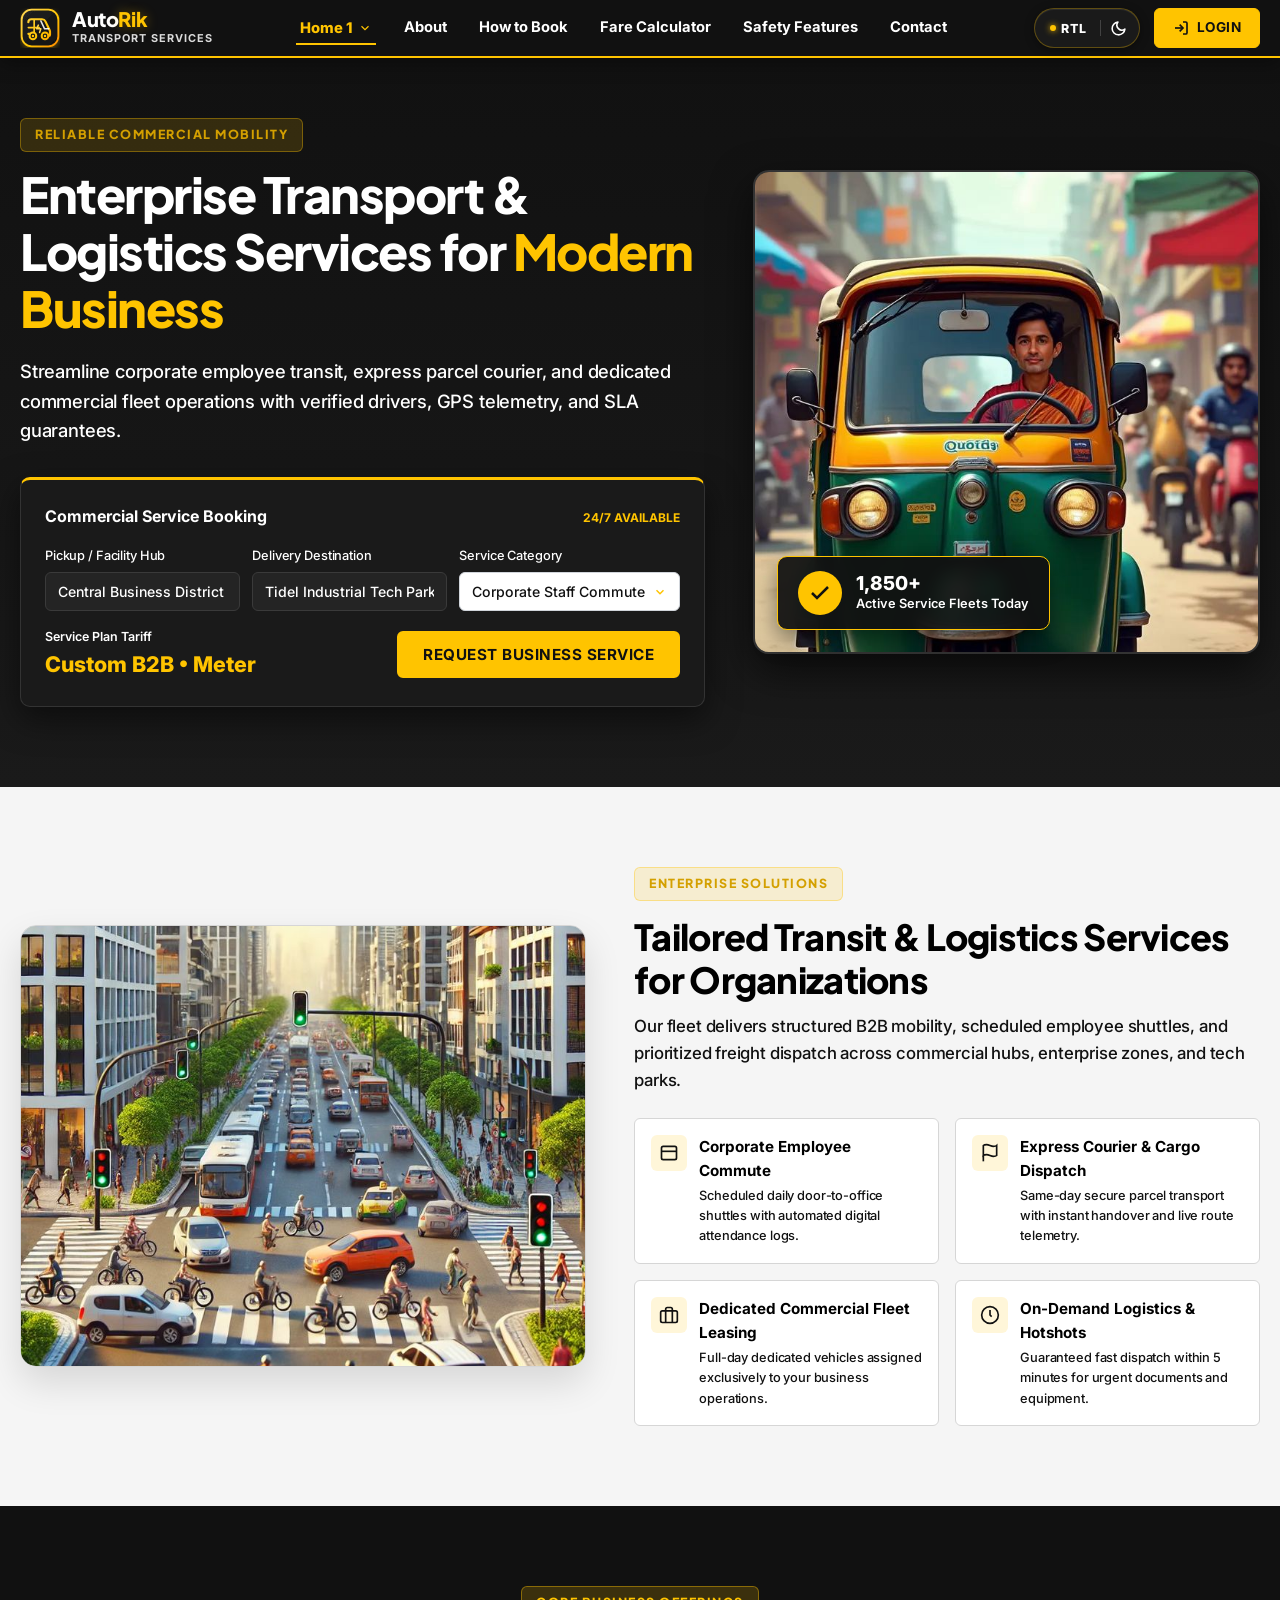
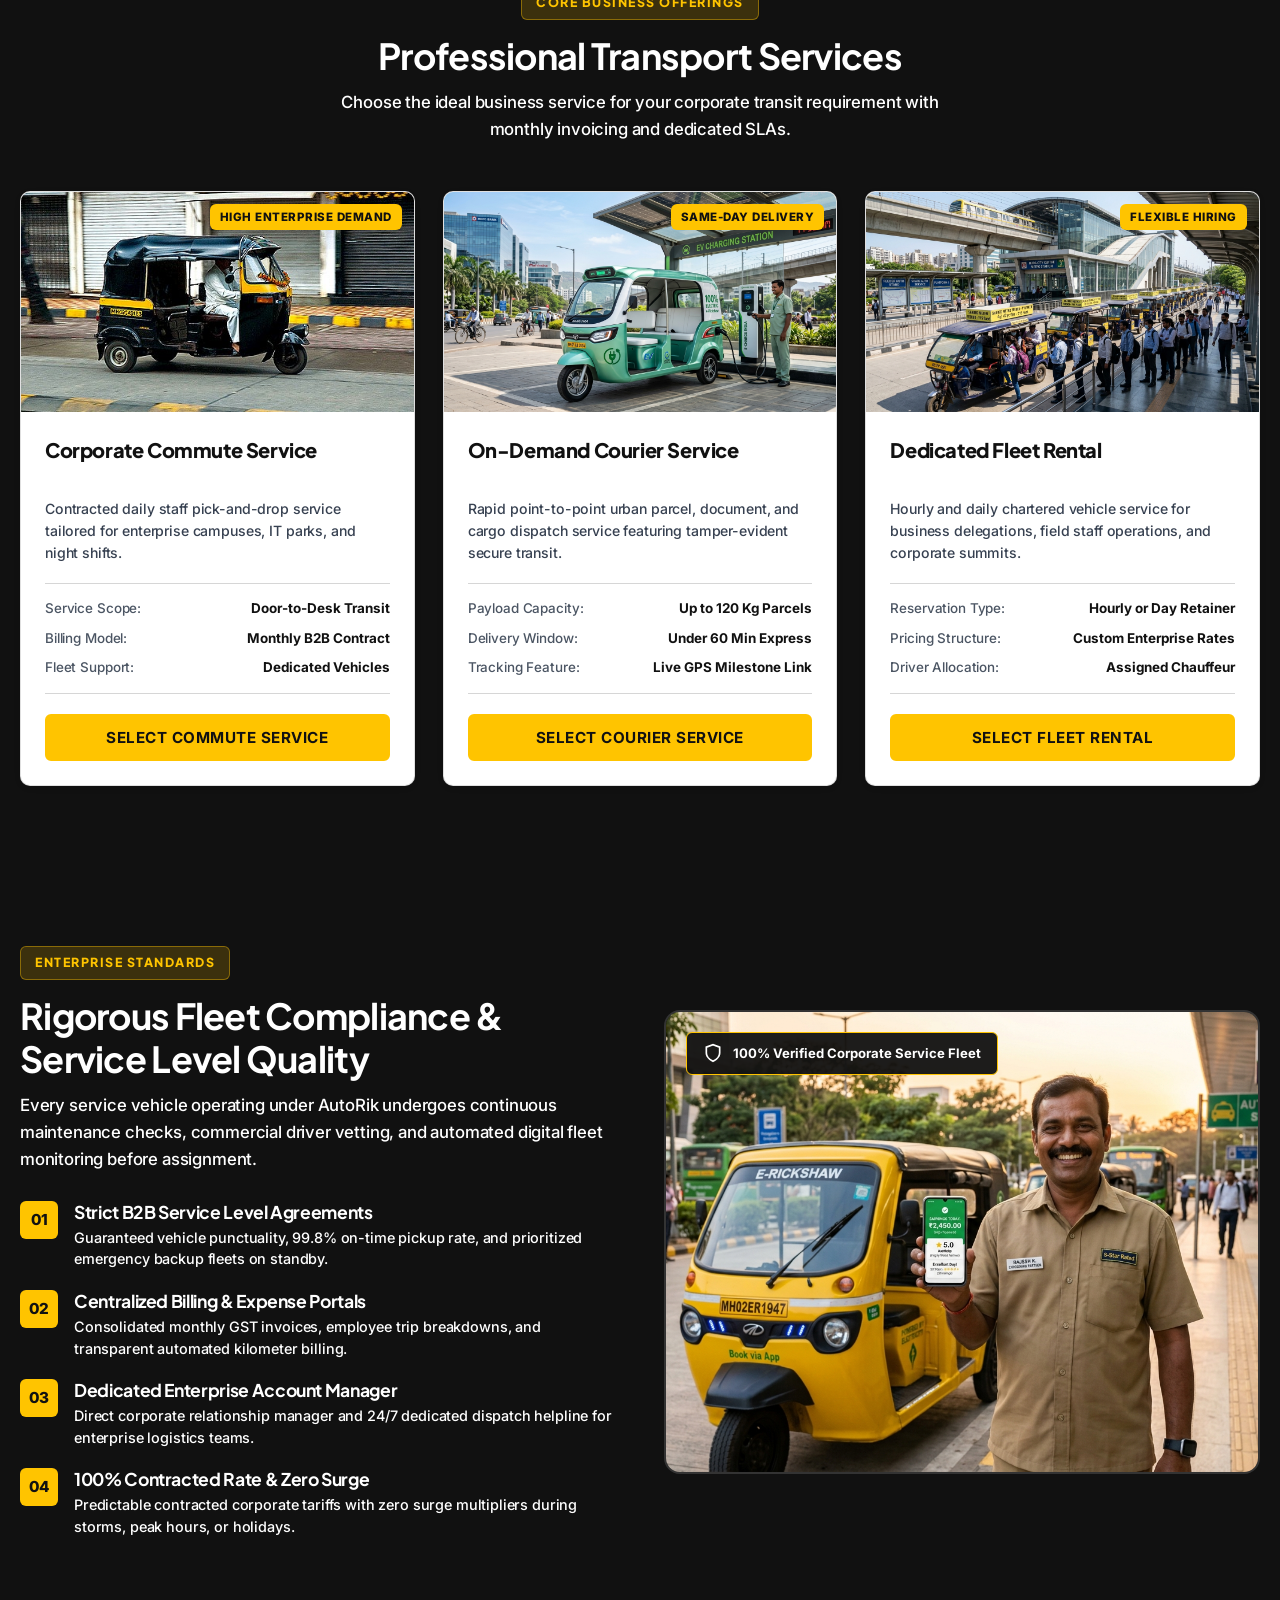
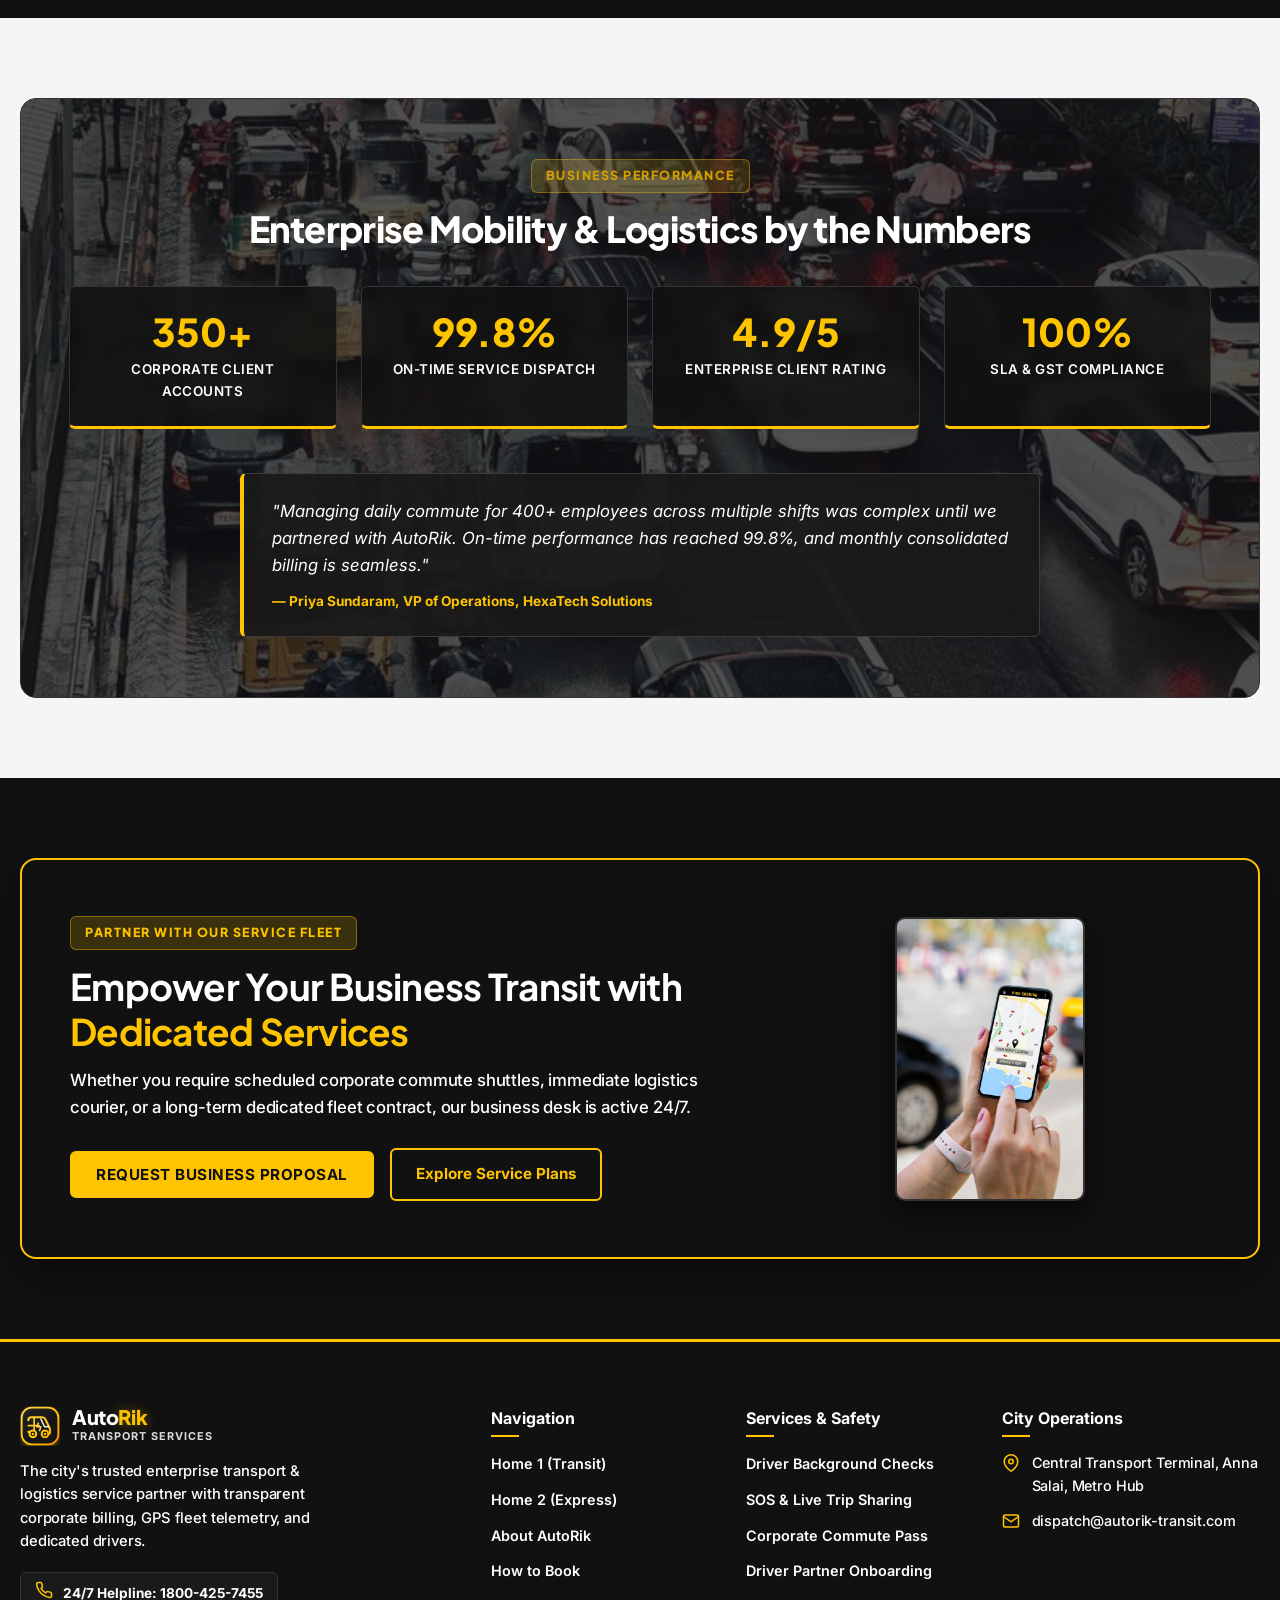
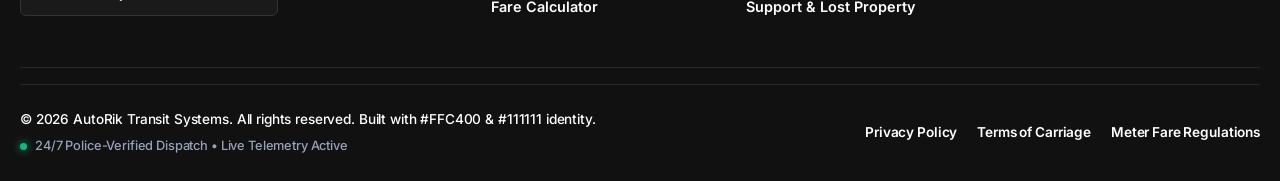
==== commit 8b1fb814: "small  changes" ====
--- a/index.html
+++ b/index.html
@@ -4,13 +4,13 @@
 <head>
   <meta charset="UTF-8">
   <meta name="viewport" content="width=device-width, initial-scale=1.0">
-  <title>AutoRik — Premier Auto Rickshaw & Local Transport Booking Network</title>
+  <title>AutoRik — Enterprise Transport & Commercial Logistics Services Network</title>
   <meta name="description"
-    content="Book verified city auto rickshaws with transparent metered rates, instant pickup, zero surge pricing, and live GPS tracking.">
+    content="Comprehensive transport & logistics services for corporate commutes, on-demand dispatch, parcel delivery, and dedicated fleet rental.">
   <link rel="icon" type="image/svg+xml" href="assets/images/icons/favicon.svg">
   <link rel="apple-touch-icon" href="assets/images/icons/favicon.svg">
-  <link rel="stylesheet" href="assets/css/style.css?v=3.4">
-  <link rel="stylesheet" href="assets/css/responsive.css?v=3.4">
+  <link rel="stylesheet" href="assets/css/style.css?v=3.7">
+  <link rel="stylesheet" href="assets/css/responsive.css?v=3.7">
 </head>
 
 <body>
@@ -26,7 +26,7 @@
       <div class="loader-bar-wrap">
         <div class="loader-bar-fill"></div>
       </div>
-      <div class="loader-status">Connecting City Fleet...</div>
+      <div class="loader-status">Connecting Service Fleet...</div>
     </div>
   </div>
 
@@ -39,7 +39,7 @@
         </div>
         <div class="brand-text-wrap">
           <div class="brand-title">Auto<span>Rik</span></div>
-          <div class="brand-subtitle">City Ride Network</div>
+          <div class="brand-subtitle">Transport Services</div>
         </div>
       </a>
 
@@ -126,23 +126,7 @@
   <div class="mobile-drawer-overlay" id="mobileDrawerOverlay" role="dialog" aria-modal="true"
     aria-label="Mobile Navigation">
     <div class="mobile-drawer">
-      <div class="mobile-drawer-header">
-        <div class="mobile-brand">
-          <div class="brand-icon-box">
-            <img src="assets/images/icons/logo.svg" alt="AutoRik Brand Logo" width="36" height="36">
-          </div>
-          <div class="brand-text-wrap">
-            <div class="brand-title">Auto<span>Rik</span></div>
-            <div class="brand-subtitle">City Ride Network</div>
-          </div>
-        </div>
-        <button type="button" class="mobile-close-btn" id="mobileCloseBtn" aria-label="Close mobile menu">
-          <svg width="24" height="24" viewBox="0 0 24 24" fill="none" stroke="currentColor" stroke-width="2">
-            <line x1="18" y1="6" x2="6" y2="18" />
-            <line x1="6" y1="6" x2="18" y2="18" />
-          </svg>
-        </button>
-      </div>
+
 
       <ul class="mobile-nav-list">
         <li>
@@ -166,31 +150,15 @@
       </ul>
 
       <div class="mobile-drawer-footer">
-        <button type="button" class="btn btn-primary btn-login" style="width:100%; justify-content:center;">
+        <a href="login.html" class="btn btn-primary btn-login" style="width:100%; justify-content:center;">
           <svg width="16" height="16" viewBox="0 0 24 24" fill="none" stroke="currentColor" stroke-width="2.5">
             <path d="M15 3h4a2 2 0 0 1 2 2v14a2 2 0 0 1-2 2h-4" />
             <polyline points="10 17 15 12 10 7" />
             <line x1="15" y1="12" x2="3" y2="12" />
           </svg>
           <span>Account Login</span>
-        </button>
-        <div class="mobile-control-row">
-          <div class="header-action-controls" style="width: 100%; justify-content: space-around;">
-            <button type="button" class="ctrl-btn rtl-toggle-btn" aria-label="Toggle RTL text direction">
-              <span class="ctrl-icon-dot"></span>
-              <span class="rtl-text-label">RTL</span>
-            </button>
-            <div class="ctrl-divider" aria-hidden="true"></div>
-            <button type="button" class="ctrl-btn theme-toggle-btn" aria-label="Toggle dark mode">
-              <span class="theme-icon-wrap" aria-hidden="true">
-                <svg width="17" height="17" viewBox="0 0 24 24" fill="none" stroke="currentColor" stroke-width="2.2"
-                  stroke-linecap="round" stroke-linejoin="round">
-                  <path d="M21 12.79A9 9 0 1 1 11.21 3 7 7 0 0 0 21 12.79z"></path>
-                </svg>
-              </span>
-            </button>
-          </div>
-        </div>
+        </a>
+
       </div>
     </div>
   </div>
@@ -203,48 +171,48 @@
       <div class="container">
         <div class="hero-grid">
           <div>
-            <div class="eyebrow">Reliable Urban Mobility</div>
+            <div class="eyebrow">Reliable Commercial Mobility</div>
             <h1 class="hero-title" id="heroHeading">
-              Fast, Metered Auto Rides Across <span>Every Street</span>
+              Enterprise Transport & Logistics Services for <span>Modern Business</span>
             </h1>
             <p class="hero-subtitle">
-              Get an instant auto rickshaw pickup at your doorstep in under 3 minutes. Zero surge pricing,
-              police-verified drivers, and transparent government metered rates.
+              Streamline corporate employee transit, express parcel courier, and dedicated commercial fleet operations
+              with verified drivers, GPS telemetry, and SLA guarantees.
             </p>
 
             <!-- Quick Booking Bar -->
             <div class="booking-widget-card">
               <div class="widget-title">
-                <span>Instant Ride Dispatch</span>
+                <span>Commercial Service Booking</span>
                 <span class="widget-tag">24/7 Available</span>
               </div>
               <div class="booking-fields-row">
                 <div class="field-box">
-                  <label class="field-label" for="pickupLoc">Pickup Point</label>
-                  <input type="text" id="pickupLoc" class="field-input" placeholder="Current Location / Metro Gate"
-                    value="Central Metro Station">
+                  <label class="field-label" for="pickupLoc">Pickup / Facility Hub</label>
+                  <input type="text" id="pickupLoc" class="field-input" placeholder="Corporate Office / Metro Gate"
+                    value="Central Business District">
                 </div>
                 <div class="field-box">
-                  <label class="field-label" for="dropLoc">Destination</label>
-                  <input type="text" id="dropLoc" class="field-input" placeholder="Tech Park, Market, Railway"
-                    value="Tidel Tech Park">
+                  <label class="field-label" for="dropLoc">Delivery Destination</label>
+                  <input type="text" id="dropLoc" class="field-input" placeholder="Tech Park, Warehouse, Terminal"
+                    value="Tidel Industrial Tech Park">
                 </div>
                 <div class="field-box">
-                  <label class="field-label" for="rideCategory">Fleet Type</label>
+                  <label class="field-label" for="rideCategory">Service Category</label>
                   <select id="rideCategory" class="field-select">
-                    <option value="metered">Standard 3-Wheeler</option>
-                    <option value="ev">Eco Green EV Rickshaw</option>
-                    <option value="share">Point-to-Point Share Auto</option>
+                    <option value="metered">Corporate Staff Commute</option>
+                    <option value="ev">Express Parcel Dispatch</option>
+                    <option value="share">Dedicated Fleet Leasing</option>
                   </select>
                 </div>
               </div>
               <div class="widget-submit-row">
                 <div class="fare-preview">
-                  <span class="fare-caption">Estimated Meter Fare</span>
-                  <span class="fare-value">₹65 - ₹80</span>
+                  <span class="fare-caption">Service Plan Tariff</span>
+                  <span class="fare-value">Custom B2B &bull; Meter</span>
                 </div>
                 <button type="button" class="btn btn-primary btn-login">
-                  Book Instant Auto
+                  Request Business Service
                 </button>
               </div>
             </div>
@@ -253,8 +221,9 @@
           <!-- Hero Photography with Live Float Badge -->
           <div class="hero-media-wrap">
             <div class="hero-img-frame">
-              <img src="assets/images/hero/p1.jpg" alt="Modern yellow and black city auto rickshaw on urban street"
-                width="600" height="480" loading="eager">
+              <img src="assets/images/hero/p1.jpg"
+                alt="Dedicated commercial auto rickshaw fleet lined up outside modern corporate IT plaza" width="600"
+                height="480" loading="eager">
             </div>
             <div class="hero-float-badge">
               <div class="float-badge-icon">
@@ -264,7 +233,7 @@
               </div>
               <div>
                 <div class="float-badge-num">1,850+</div>
-                <div class="float-badge-txt">Active Autos in City Today</div>
+                <div class="float-badge-txt">Active Service Fleets Today</div>
               </div>
             </div>
           </div>
@@ -284,11 +253,11 @@
               loading="lazy">
           </div>
           <div>
-            <div class="eyebrow">Comprehensive Reach</div>
-            <h2 class="section-title" id="coverageHeading">Connected to All Major City Transit Hubs</h2>
+            <div class="eyebrow">Enterprise Solutions</div>
+            <h2 class="section-title" id="coverageHeading">Tailored Transit & Logistics Services for Organizations</h2>
             <p class="section-desc text-left" style="margin: 0 0 24px 0;">
-              Our fleet operates systematically around designated stand hubs, metro feeder points, and major tech
-              corridors to provide seamless first-and-last-mile connectivity.
+              Our fleet delivers structured B2B mobility, scheduled employee shuttles, and prioritized freight dispatch
+              across commercial hubs, enterprise zones, and tech parks.
             </p>
             <div class="coverage-nodes-list">
               <div class="node-item">
@@ -301,8 +270,8 @@
                   </svg>
                 </div>
                 <div>
-                  <div class="node-name">Metro Station Stands</div>
-                  <div class="node-desc">Direct pickups at Gates 1, 2, and 4 with designated auto queues.</div>
+                  <div class="node-name">Corporate Employee Commute</div>
+                  <div class="node-desc">Scheduled daily door-to-office shuttles with automated digital attendance logs.</div>
                 </div>
               </div>
 
@@ -314,8 +283,8 @@
                   </svg>
                 </div>
                 <div>
-                  <div class="node-name">Railway Terminals</div>
-                  <div class="node-desc">24-hour prepaid meter counters and priority early morning dispatch.</div>
+                  <div class="node-name">Express Courier & Cargo Dispatch</div>
+                  <div class="node-desc">Same-day secure parcel transport with instant handover and live route telemetry.</div>
                 </div>
               </div>
 
@@ -327,8 +296,8 @@
                   </svg>
                 </div>
                 <div>
-                  <div class="node-name">IT & Tech Corridors</div>
-                  <div class="node-desc">Dedicated daily commute lanes for corporate employees and campus gates.</div>
+                  <div class="node-name">Dedicated Commercial Fleet Leasing</div>
+                  <div class="node-desc">Full-day dedicated vehicles assigned exclusively to your business operations.</div>
                 </div>
               </div>
 
@@ -340,8 +309,8 @@
                   </svg>
                 </div>
                 <div>
-                  <div class="node-name">Residential Suburbs</div>
-                  <div class="node-desc">Guaranteed doorstep pickup even during peak school and market hours.</div>
+                  <div class="node-name">On-Demand Logistics & Hotshots</div>
+                  <div class="node-desc">Guaranteed fast dispatch within 5 minutes for urgent documents and equipment.</div>
                 </div>
               </div>
             </div>
@@ -356,41 +325,41 @@
     <section class="section section-dark" aria-labelledby="fleetHeading">
       <div class="container">
         <div class="section-header">
-          <div class="eyebrow">Our Vehicles</div>
-          <h2 class="section-title" id="fleetHeading">Curated Transport Fleet</h2>
+          <div class="eyebrow">Core Business Offerings</div>
+          <h2 class="section-title" id="fleetHeading">Professional Transport Services</h2>
           <p class="section-desc">
-            Choose the ideal ride for your daily transit requirement with zero price haggling and calibrated digital
-            meters.
+            Choose the ideal business service for your corporate transit requirement with monthly invoicing and dedicated
+            SLAs.
           </p>
         </div>
 
         <div class="fleet-grid">
-          <!-- Card 1: Classic Metered Auto -->
+          <!-- Card 1: Corporate Commute Service -->
           <div class="fleet-card">
             <div class="fleet-img-wrap">
               <img src="assets/images/services/p3.jpg" alt="Classic yellow and black metered 3-wheeler auto rickshaw"
                 width="400" height="220" loading="lazy">
-              <span class="fleet-badge">Most Popular</span>
+              <span class="fleet-badge">High Enterprise Demand</span>
             </div>
             <div class="fleet-body">
-              <h3 class="fleet-title">Classic Meter Auto</h3>
-              <p class="fleet-snippet">The iconic 3-wheeler designed for swift city navigation through dense local
-                traffic and narrow streets.</p>
+              <h3 class="fleet-title">Corporate Commute Service</h3>
+              <p class="fleet-snippet">Contracted daily staff pick-and-drop service tailored for enterprise campuses, IT
+                parks, and night shifts.</p>
               <ul class="fleet-specs-list">
                 <li class="fleet-spec-row">
-                  <span class="spec-name">Passenger Seating:</span>
-                  <span class="spec-val">Up to 3 Persons</span>
-                </li>
-                <li class="fleet-spec-row">
-                  <span class="spec-name">Fare Calculation:</span>
-                  <span class="spec-val">Govt. Metered Tariff</span>
-                </li>
-                <li class="fleet-spec-row">
-                  <span class="spec-name">Luggage Space:</span>
-                  <span class="spec-val">2 Medium Bags</span>
+                  <span class="spec-name">Service Scope:</span>
+                  <span class="spec-val">Door-to-Desk Transit</span>
+                </li>
+                <li class="fleet-spec-row">
+                  <span class="spec-name">Billing Model:</span>
+                  <span class="spec-val">Monthly B2B Contract</span>
+                </li>
+                <li class="fleet-spec-row">
+                  <span class="spec-name">Fleet Support:</span>
+                  <span class="spec-val">Dedicated Vehicles</span>
                 </li>
               </ul>
-              <button type="button" class="btn btn-primary btn-login">Select Classic</button>
+              <button type="button" class="btn btn-primary btn-login">Select Commute Service</button>
             </div>
           </div>
 
@@ -399,27 +368,27 @@
             <div class="fleet-img-wrap">
               <img src="assets/images/services/p4.jpg" alt="Eco-friendly electric green auto rickshaw on city avenue"
                 width="400" height="220" loading="lazy">
-              <span class="fleet-badge">Zero Emissions</span>
+              <span class="fleet-badge">Same-Day Delivery</span>
             </div>
             <div class="fleet-body">
-              <h3 class="fleet-title">Eco-Green EV Auto</h3>
-              <p class="fleet-snippet">Ultra-quiet electric drivetrain with comfortable ergonomics, zero tailpipe smoke,
-                and smooth ride suspension.</p>
+              <h3 class="fleet-title">On-Demand Courier Service</h3>
+              <p class="fleet-snippet">Rapid point-to-point urban parcel, document, and cargo dispatch service featuring
+                tamper-evident secure transit.</p>
               <ul class="fleet-specs-list">
                 <li class="fleet-spec-row">
-                  <span class="spec-name">Passenger Seating:</span>
-                  <span class="spec-val">Up to 4 Persons</span>
-                </li>
-                <li class="fleet-spec-row">
-                  <span class="spec-name">Fare Calculation:</span>
-                  <span class="spec-val">Flat Eco Rate</span>
-                </li>
-                <li class="fleet-spec-row">
-                  <span class="spec-name">Luggage Space:</span>
-                  <span class="spec-val">Wide Rear Tray</span>
+                  <span class="spec-name">Payload Capacity:</span>
+                  <span class="spec-val">Up to 120 Kg Parcels</span>
+                </li>
+                <li class="fleet-spec-row">
+                  <span class="spec-name">Delivery Window:</span>
+                  <span class="spec-val">Under 60 Min Express</span>
+                </li>
+                <li class="fleet-spec-row">
+                  <span class="spec-name">Tracking Feature:</span>
+                  <span class="spec-val">Live GPS Milestone Link</span>
                 </li>
               </ul>
-              <button type="button" class="btn btn-primary btn-login">Select EV Auto</button>
+              <button type="button" class="btn btn-primary btn-login">Select Courier Service</button>
             </div>
           </div>
 
@@ -429,27 +398,27 @@
               <img src="assets/images/services/p5.jpg"
                 alt="Shared commuter transport vehicle waiting at station terminal" width="400" height="220"
                 loading="lazy">
-              <span class="fleet-badge">Budget Commute</span>
+              <span class="fleet-badge">Flexible Hiring</span>
             </div>
             <div class="fleet-body">
-              <h3 class="fleet-title">Shared Shuttle Auto</h3>
-              <p class="fleet-snippet">Fixed-corridor shared rides connecting metro stations directly to corporate
-                campuses and market zones.</p>
+              <h3 class="fleet-title">Dedicated Fleet Rental</h3>
+              <p class="fleet-snippet">Hourly and daily chartered vehicle service for business delegations, field staff
+                operations, and corporate summits.</p>
               <ul class="fleet-specs-list">
                 <li class="fleet-spec-row">
-                  <span class="spec-name">Passenger Seating:</span>
-                  <span class="spec-val">Per Seat Booking</span>
-                </li>
-                <li class="fleet-spec-row">
-                  <span class="spec-name">Fare Calculation:</span>
-                  <span class="spec-val">Fixed Zone Fares</span>
-                </li>
-                <li class="fleet-spec-row">
-                  <span class="spec-name">Luggage Space:</span>
-                  <span class="spec-val">Compact Handbags</span>
+                  <span class="spec-name">Reservation Type:</span>
+                  <span class="spec-val">Hourly or Day Retainer</span>
+                </li>
+                <li class="fleet-spec-row">
+                  <span class="spec-name">Pricing Structure:</span>
+                  <span class="spec-val">Custom Enterprise Rates</span>
+                </li>
+                <li class="fleet-spec-row">
+                  <span class="spec-name">Driver Allocation:</span>
+                  <span class="spec-val">Assigned Chauffeur</span>
                 </li>
               </ul>
-              <button type="button" class="btn btn-primary btn-login">Select Shuttle</button>
+              <button type="button" class="btn btn-primary btn-login">Select Fleet Rental</button>
             </div>
           </div>
         </div>
@@ -463,47 +432,47 @@
       <div class="container">
         <div class="standards-grid">
           <div>
-            <div class="eyebrow">Trust & Security</div>
-            <h2 class="section-title" id="standardsHeading">Rigorous Driver Verification & Passenger Safety</h2>
+            <div class="eyebrow">Enterprise Standards</div>
+            <h2 class="section-title" id="standardsHeading">Rigorous Fleet Compliance & Service Level Quality</h2>
             <p class="section-desc text-left" style="margin: 0 0 20px 0;">
-              Every driver operating under AutoRik undergoes multi-step regulatory vetting, biometric profiling, and
-              vehicle calibration inspections before hitting the road.
+              Every service vehicle operating under AutoRik undergoes continuous maintenance checks, commercial driver
+              vetting, and automated digital fleet monitoring before assignment.
             </p>
 
             <div class="standards-features-list">
               <div class="standard-item">
                 <div class="standard-num-box">01</div>
                 <div>
-                  <h3 class="standard-heading">Police Background Clearance</h3>
-                  <p class="standard-detail">Mandatory criminal record verification and registered commercial driving
-                    permit validation.</p>
+                  <h3 class="standard-heading">Strict B2B Service Level Agreements</h3>
+                  <p class="standard-detail">Guaranteed vehicle punctuality, 99.8% on-time pickup rate, and prioritized
+                    emergency backup fleets on standby.</p>
                 </div>
               </div>
 
               <div class="standard-item">
                 <div class="standard-num-box">02</div>
                 <div>
-                  <h3 class="standard-heading">Digitally Calibrated Meters</h3>
-                  <p class="standard-detail">Tamper-proof digital meters synced via GPS to prevent irregular tariff
-                    inflation or route inflation.</p>
+                  <h3 class="standard-heading">Centralized Billing & Expense Portals</h3>
+                  <p class="standard-detail">Consolidated monthly GST invoices, employee trip breakdowns, and transparent
+                    automated kilometer billing.</p>
                 </div>
               </div>
 
               <div class="standard-item">
                 <div class="standard-num-box">03</div>
                 <div>
-                  <h3 class="standard-heading">In-Vehicle Emergency SOS</h3>
-                  <p class="standard-detail">Emergency alert trigger directly connected to the 24/7 central dispatch
-                    control room.</p>
+                  <h3 class="standard-heading">Dedicated Enterprise Account Manager</h3>
+                  <p class="standard-detail">Direct corporate relationship manager and 24/7 dedicated dispatch helpline
+                    for enterprise logistics teams.</p>
                 </div>
               </div>
 
               <div class="standard-item">
                 <div class="standard-num-box">04</div>
                 <div>
-                  <h3 class="standard-heading">Guaranteed Zero Surge Pricing</h3>
-                  <p class="standard-detail">Transparent fares remain consistent during rain, peak hours, and festive
-                    holidays.</p>
+                  <h3 class="standard-heading">100% Contracted Rate & Zero Surge</h3>
+                  <p class="standard-detail">Predictable contracted corporate tariffs with zero surge multipliers during
+                    storms, peak hours, or holidays.</p>
                 </div>
               </div>
             </div>
@@ -517,7 +486,7 @@
               <svg width="20" height="20" viewBox="0 0 24 24" fill="none" stroke="currentColor" stroke-width="2">
                 <path d="M12 22s8-4 8-10V5l-8-3-8 3v7c0 6 8 10 8 10z" />
               </svg>
-              <span class="badge-text">100% Police Verified Driver Badge</span>
+              <span class="badge-text">100% Verified Corporate Service Fleet</span>
             </div>
           </div>
         </div>
@@ -534,36 +503,35 @@
             class="metrics-bg-photo" width="1200" height="400" loading="lazy">
           <div class="metrics-content">
             <div class="section-header" style="margin-bottom: 36px;">
-              <div class="eyebrow">Real Impact</div>
-              <h2 class="section-title" id="metricsHeading" style="color: var(--white);">Reliable Transit by the Numbers
+              <div class="eyebrow">Business Performance</div>
+              <h2 class="section-title" id="metricsHeading" style="color: var(--white);">Enterprise Mobility & Logistics by the Numbers
               </h2>
             </div>
 
             <div class="metrics-grid">
               <div class="metric-stat-box">
-                <div class="metric-number">12.5K+</div>
-                <div class="metric-label">Daily Commuter Rides</div>
+                <div class="metric-number">350+</div>
+                <div class="metric-label">Corporate Client Accounts</div>
               </div>
               <div class="metric-stat-box">
-                <div class="metric-number">3.2m</div>
-                <div class="metric-label">Average Pickup Time</div>
+                <div class="metric-number">99.8%</div>
+                <div class="metric-label">On-Time Service Dispatch</div>
               </div>
               <div class="metric-stat-box">
                 <div class="metric-number">4.9/5</div>
-                <div class="metric-label">Passenger Satisfaction</div>
+                <div class="metric-label">Enterprise Client Rating</div>
               </div>
               <div class="metric-stat-box">
                 <div class="metric-number">100%</div>
-                <div class="metric-label">Calibrated Meters</div>
+                <div class="metric-label">SLA & GST Compliance</div>
               </div>
             </div>
 
             <div class="commuter-quote-card">
               <p class="quote-text">
-                "Getting an auto near the metro station used to take 15 minutes of arguing over fares. With AutoRik, the
-                auto is waiting before I even exit the escalator, and the meter rate is crystal clear."
+                "Managing daily commute for 400+ employees across multiple shifts was complex until we partnered with AutoRik. On-time performance has reached 99.8%, and monthly consolidated billing is seamless."
               </p>
-              <div class="quote-author">— Priya Sundaram, IT Analyst & Daily Commuter</div>
+              <div class="quote-author">— Priya Sundaram, VP of Operations, HexaTech Solutions</div>
             </div>
           </div>
         </div>
@@ -578,20 +546,20 @@
         <div class="cta-banner-card">
           <div class="cta-grid">
             <div>
-              <div class="eyebrow">Ready for Your Next Trip?</div>
+              <div class="eyebrow">Partner With Our Service Fleet</div>
               <h2 class="cta-title" id="ctaHeading">
-                Book in 3 Taps via Web or Call our <span>24/7 Helpline</span>
+                Empower Your Business Transit with <span>Dedicated Services</span>
               </h2>
               <p class="cta-desc">
-                Whether you need an immediate ride to the railway station or want to establish a daily corporate commute
-                account, our dispatch team is active round the clock.
+                Whether you require scheduled corporate commute shuttles, immediate logistics courier, or a long-term
+                dedicated fleet contract, our business desk is active 24/7.
               </p>
               <div class="cta-actions">
                 <button type="button" class="btn btn-primary btn-login">
-                  Book Instant Auto
+                  Request Business Proposal
                 </button>
                 <a href="how-to-book.html" class="btn btn-outline-yellow">
-                  Explore Booking Modes
+                  Explore Service Plans
                 </a>
               </div>
             </div>
@@ -620,12 +588,12 @@
             </div>
             <div class="brand-text-wrap">
               <div class="brand-title">Auto<span>Rik</span></div>
-              <div class="brand-subtitle">City Ride Network</div>
+              <div class="brand-subtitle">Transport Services</div>
             </div>
           </a>
           <p class="footer-brand-desc">
-            The city's trusted auto rickshaw and point-to-point local transit service with transparent metered fares,
-            GPS safety tracking, and verified drivers.
+            The city's trusted enterprise transport & logistics service partner with transparent corporate billing,
+            GPS fleet telemetry, and dedicated drivers.
           </p>
           <div class="footer-emergency-badge">
             <div class="badge-icon">
@@ -707,7 +675,7 @@
     </svg>
   </button>
 
-  <script src="assets/js/main.js?v=2.8"></script>
+  <script src="assets/js/main.js?v=3.7"></script>
 </body>
 
 </html>
--- a/assets/css/style.css
+++ b/assets/css/style.css
@@ -659,7 +659,12 @@
 }
 
 .mobile-drawer-header {
-  display: none; /* Fixed site header above already provides brand identity and the Into-Mark (X) toggle */
+  display: flex !important;
+  align-items: center;
+  justify-content: space-between;
+  padding-bottom: 16px;
+  margin-bottom: 12px;
+  border-bottom: 1px solid rgba(255, 255, 255, 0.12);
 }
 
 .mobile-brand {
@@ -668,16 +673,47 @@
   gap: 10px;
 }
 
+.mobile-brand .brand-title {
+  color: #FFFFFF !important;
+  font-size: 1.15rem !important;
+  font-weight: 900 !important;
+  line-height: 1.1;
+}
+
+.mobile-brand .brand-title span {
+  color: var(--primary-yellow) !important;
+}
+
+.mobile-brand .brand-subtitle,
+.mobile-drawer .brand-subtitle {
+  color: rgba(255, 255, 255, 0.85) !important;
+  font-size: 0.60rem !important;
+  letter-spacing: 0.8px !important;
+  text-transform: uppercase !important;
+  font-weight: 700 !important;
+  display: block !important;
+  line-height: 1.1 !important;
+  margin-top: 2px !important;
+}
+
 .mobile-close-btn {
-  background: transparent;
-  border: none;
+  background: rgba(255, 255, 255, 0.08);
+  border: 1px solid rgba(255, 255, 255, 0.15);
   color: var(--white);
   cursor: pointer;
-  padding: 4px;
+  width: 34px;
+  height: 34px;
+  border-radius: 8px;
+  display: flex;
+  align-items: center;
+  justify-content: center;
+  transition: var(--transition-fast);
 }
 
 .mobile-close-btn:hover {
-  color: var(--primary-yellow);
+  background-color: var(--primary-yellow);
+  color: #111111;
+  border-color: var(--primary-yellow);
 }
 
 .mobile-nav-list {
@@ -738,18 +774,28 @@
 }
 
 .mobile-accordion-menu a {
-  display: block;
-  padding: 8px 12px;
+  display: flex;
+  align-items: center;
+  justify-content: space-between;
+  padding: 10px 14px;
   color: #FFFFFF;
   font-size: 0.92rem;
   font-weight: 600;
   white-space: nowrap;
-}
-
-.mobile-accordion-menu a:hover,
+  border-radius: var(--radius-sm);
+  transition: var(--transition-smooth);
+}
+
+.mobile-accordion-menu a:hover {
+  color: var(--primary-yellow) !important;
+  background-color: rgba(255, 196, 0, 0.08);
+}
+
 .mobile-accordion-menu a.active {
-  color: var(--primary-yellow);
-  font-weight: 700;
+  color: var(--primary-yellow) !important;
+  background-color: rgba(255, 196, 0, 0.15) !important;
+  font-weight: 800 !important;
+  border-left: 3px solid var(--primary-yellow);
 }
 
 /* Mobile Controls Footer */
@@ -1559,6 +1605,190 @@
   box-shadow: 0 0 0 2px rgba(255, 196, 0, 0.25);
 }
 
+/* ==========================================================================
+   CUSTOM STYLED SELECT COMPONENT (Fixes Mobile Browser OS Popup & Overflow)
+   ========================================================================== */
+.custom-select-wrapper {
+  position: relative;
+  width: 100%;
+  user-select: none;
+}
+
+.custom-select-native-hidden {
+  position: absolute !important;
+  width: 1px !important;
+  height: 1px !important;
+  padding: 0 !important;
+  margin: -1px !important;
+  overflow: hidden !important;
+  clip: rect(0, 0, 0, 0) !important;
+  white-space: nowrap !important;
+  border: 0 !important;
+  opacity: 0 !important;
+  pointer-events: none !important;
+}
+
+.custom-select-trigger {
+  width: 100%;
+  display: flex;
+  align-items: center;
+  justify-content: space-between;
+  padding: 10px 12px;
+  background-color: #242424;
+  border: 1px solid #3A3A3A;
+  border-radius: var(--radius-sm);
+  color: #FFFFFF;
+  font-size: 0.88rem;
+  font-weight: 500;
+  cursor: pointer;
+  text-align: left;
+  transition: border-color 0.2s ease, box-shadow 0.2s ease, background-color 0.2s ease;
+  font-family: inherit;
+  box-sizing: border-box;
+}
+
+.custom-select-wrapper.open .custom-select-trigger,
+.custom-select-trigger:focus-visible {
+  outline: none;
+  border-color: var(--primary-yellow);
+  box-shadow: 0 0 0 2px rgba(255, 196, 0, 0.25);
+}
+
+.custom-select-trigger .custom-select-text {
+  overflow: hidden;
+  text-overflow: ellipsis;
+  white-space: nowrap;
+  flex: 1;
+}
+
+.custom-select-arrow {
+  display: inline-flex;
+  align-items: center;
+  justify-content: center;
+  color: var(--primary-yellow);
+  transition: transform 0.25s ease;
+  flex-shrink: 0;
+  margin-left: 8px;
+}
+
+.custom-select-wrapper.open .custom-select-arrow {
+  transform: rotate(180deg);
+}
+
+.custom-select-options {
+  position: absolute;
+  top: calc(100% + 4px);
+  left: 0;
+  right: 0;
+  width: 100%;
+  box-sizing: border-box;
+  background-color: #1A1A1A;
+  border: 1px solid var(--primary-yellow);
+  border-radius: var(--radius-sm);
+  box-shadow: 0 12px 30px rgba(0, 0, 0, 0.85);
+  z-index: 999;
+  opacity: 0;
+  visibility: hidden;
+  transform: translateY(-6px);
+  transition: opacity 0.2s ease, transform 0.2s ease, visibility 0.2s ease;
+  max-height: 220px;
+  overflow-y: auto;
+  padding: 4px;
+}
+
+.custom-select-wrapper.open .custom-select-options {
+  opacity: 1;
+  visibility: visible;
+  transform: translateY(0);
+}
+
+.custom-select-options::-webkit-scrollbar {
+  width: 6px;
+}
+
+.custom-select-options::-webkit-scrollbar-thumb {
+  background-color: var(--primary-yellow);
+  border-radius: 3px;
+}
+
+.custom-select-option {
+  display: flex;
+  align-items: center;
+  justify-content: space-between;
+  padding: 10px 12px;
+  border-radius: 4px;
+  color: #FFFFFF;
+  font-size: 0.88rem;
+  font-weight: 500;
+  cursor: pointer;
+  transition: background-color 0.15s ease, color 0.15s ease;
+}
+
+.custom-select-option:hover {
+  background-color: rgba(255, 196, 0, 0.15);
+  color: var(--primary-yellow);
+}
+
+.custom-select-option.selected {
+  background-color: var(--primary-yellow);
+  color: #111111;
+  font-weight: 700;
+}
+
+.custom-select-option .opt-check {
+  font-size: 0.9rem;
+  font-weight: 900;
+  color: #111111;
+  margin-left: 8px;
+}
+
+/* Custom Select Light Theme Overrides */
+[data-theme="light"] .custom-select-trigger,
+html:not([data-theme="dark"]) .custom-select-trigger {
+  background-color: #FFFFFF;
+  border-color: #D1D5DB;
+  color: #111111;
+}
+
+[data-theme="light"] .custom-select-options,
+html:not([data-theme="dark"]) .custom-select-options {
+  background-color: #FFFFFF;
+  border-color: var(--primary-yellow);
+  box-shadow: 0 10px 24px rgba(0, 0, 0, 0.15);
+}
+
+[data-theme="light"] .custom-select-option,
+html:not([data-theme="dark"]) .custom-select-option {
+  color: #1F2937;
+}
+
+[data-theme="light"] .custom-select-option:hover,
+html:not([data-theme="dark"]) .custom-select-option:hover {
+  background-color: rgba(255, 196, 0, 0.15);
+  color: #111111;
+}
+
+[data-theme="light"] .custom-select-option.selected,
+html:not([data-theme="dark"]) .custom-select-option.selected {
+  background-color: var(--primary-yellow);
+  color: #111111;
+}
+
+/* RTL Direction Support */
+[dir="rtl"] .custom-select-trigger {
+  text-align: right;
+}
+
+[dir="rtl"] .custom-select-arrow {
+  margin-left: 0;
+  margin-right: 8px;
+}
+
+[dir="rtl"] .custom-select-option .opt-check {
+  margin-left: 0;
+  margin-right: 8px;
+}
+
 .widget-submit-row {
   display: flex;
   align-items: center;
@@ -4841,27 +5071,59 @@
 
 .contact-tabs-row {
   display: flex;
-  border-bottom: 2px solid var(--border-color);
+  background-color: var(--bg-secondary);
+  border: 1px solid var(--border-color);
+  padding: 5px;
+  border-radius: var(--radius-md);
   margin-bottom: 24px;
+  gap: 6px;
 }
 
 .contact-tab-btn {
   flex: 1;
   background: transparent;
   border: none;
-  padding: 12px;
+  padding: 10px 12px;
   font-weight: 700;
-  font-size: 0.88rem;
+  font-size: 0.86rem;
   color: var(--text-muted);
-  border-bottom: 3px solid transparent;
+  border-radius: var(--radius-sm);
   cursor: pointer;
-  transition: var(--transition-smooth);
+  transition: all 0.2s cubic-bezier(0.16, 1, 0.3, 1);
   text-align: center;
+  line-height: 1.25;
+  display: flex;
+  align-items: center;
+  justify-content: center;
+}
+
+.contact-tab-btn:hover {
+  color: var(--text-primary);
+  background-color: rgba(255, 196, 0, 0.12);
 }
 
 .contact-tab-btn.active {
-  color: var(--text-primary);
-  border-bottom-color: var(--primary-yellow);
+  color: #111111 !important;
+  background-color: var(--primary-yellow) !important;
+  font-weight: 800;
+  box-shadow: 0 2px 8px rgba(0, 0, 0, 0.15);
+}
+
+[data-theme="light"] .contact-tabs-row,
+html:not([data-theme="dark"]) .contact-tabs-row {
+  background-color: #F3F4F6;
+  border-color: #E5E7EB;
+}
+
+[data-theme="light"] .contact-tab-btn,
+html:not([data-theme="dark"]) .contact-tab-btn {
+  color: #4B5563;
+}
+
+[data-theme="light"] .contact-tab-btn.active,
+html:not([data-theme="dark"]) .contact-tab-btn.active {
+  color: #111111 !important;
+  background-color: var(--primary-yellow) !important;
 }
 
 .contact-form-body {
@@ -5500,11 +5762,30 @@
   background-color: #111111 !important;
 }
 
-[data-theme="light"] .mobile-nav-link,
-html:not([data-theme="dark"]) .mobile-nav-link,
-[data-theme="light"] .mobile-accordion-menu a,
-html:not([data-theme="dark"]) .mobile-accordion-menu a {
+[data-theme="light"] .mobile-nav-link:not(.active),
+html:not([data-theme="dark"]) .mobile-nav-link:not(.active),
+[data-theme="light"] .mobile-accordion-menu a:not(.active),
+html:not([data-theme="dark"]) .mobile-accordion-menu a:not(.active) {
   color: #FFFFFF !important;
+}
+
+[data-theme="light"] .mobile-nav-link.active,
+html:not([data-theme="dark"]) .mobile-nav-link.active {
+  color: #111111 !important;
+  background-color: var(--primary-yellow) !important;
+}
+
+[data-theme="light"] .mobile-nav-link.active svg,
+html:not([data-theme="dark"]) .mobile-nav-link.active svg {
+  stroke: #111111 !important;
+}
+
+[data-theme="light"] .mobile-accordion-menu a.active,
+html:not([data-theme="dark"]) .mobile-accordion-menu a.active {
+  color: var(--primary-yellow) !important;
+  background-color: rgba(255, 196, 0, 0.15) !important;
+  font-weight: 800 !important;
+  border-left: 3px solid var(--primary-yellow) !important;
 }
 
 [data-theme="light"] .mobile-drawer .brand-title,
@@ -5533,6 +5814,7 @@
 }
 
 
+/* ==========================================================================
    DARK SECTIONS & HEROES: ABSOLUTE BRIGHT WHITE ENFORCEMENT (All Themes)
    Regardless of theme, all content directly on dark backgrounds (.section-dark,
    hero, CTA banners, footer) must be 100% bright, crisp pure white (#FFFFFF).
--- a/assets/css/responsive.css
+++ b/assets/css/responsive.css
@@ -306,8 +306,34 @@
     letter-spacing: 0.8px !important;
     line-height: 1 !important;
     margin-top: 1px !important;
+    white-space: nowrap !important;
+  }
+
+  .site-header .brand-subtitle,
+  .mobile-drawer .brand-subtitle,
+  .mobile-brand .brand-subtitle,
+  .site-footer .brand-subtitle {
     color: rgba(255, 255, 255, 0.78) !important;
-    white-space: nowrap !important;
+  }
+
+  [data-theme="light"] .login-card-top-bar .brand-title,
+  html:not([data-theme="dark"]) .login-card-top-bar .brand-title {
+    color: #111111 !important;
+  }
+
+  [data-theme="light"] .login-card-top-bar .brand-subtitle,
+  html:not([data-theme="dark"]) .login-card-top-bar .brand-subtitle {
+    color: #4B5563 !important;
+    display: block !important;
+  }
+
+  [data-theme="dark"] .login-card-top-bar .brand-title {
+    color: #FFFFFF !important;
+  }
+
+  [data-theme="dark"] .login-card-top-bar .brand-subtitle {
+    color: rgba(255, 255, 255, 0.75) !important;
+    display: block !important;
   }
 
   .brand-icon-box {
@@ -575,6 +601,10 @@
     grid-template-columns: 1fr;
   }
 
+  .booking-widget-card {
+    padding: 18px 16px;
+  }
+
   .booking-fields-row {
     grid-template-columns: 1fr;
   }
@@ -734,8 +764,365 @@
     letter-spacing: 0.5px !important;
     line-height: 1 !important;
     margin-top: 1px !important;
+    white-space: nowrap !important;
+  }
+
+  .site-header .brand-subtitle,
+  .mobile-drawer .brand-subtitle,
+  .mobile-brand .brand-subtitle,
+  .site-footer .brand-subtitle {
     color: rgba(255, 255, 255, 0.75) !important;
-    white-space: nowrap !important;
+  }
+
+  /* ==========================================================================
+     SAMSUNG GALAXY A55 (Viewport: 412px) & Mobile Login Optimization
+     ========================================================================== */
+  .login-page-section {
+    padding: 16px 12px 32px !important;
+    min-height: 100vh !important;
+  }
+
+  .login-layout-grid {
+    grid-template-columns: 1fr !important;
+    gap: 16px !important;
+  }
+
+  .login-visual-frame {
+    border-radius: 14px !important;
+  }
+
+  .login-visual-frame img {
+    height: 180px !important;
+    min-height: 180px !important;
+  }
+
+  .login-visual-overlay {
+    padding: 14px 12px !important;
+  }
+
+  .login-visual-badge {
+    font-size: 0.65rem !important;
+    padding: 2px 7px !important;
+  }
+
+  .login-visual-quote {
+    font-size: 0.72rem !important;
+    line-height: 1.35 !important;
+    margin: 4px 0 !important;
+  }
+
+  .login-visual-author {
+    font-size: 0.68rem !important;
+  }
+
+  .login-form-card {
+    padding: 18px 16px 24px !important;
+    border-radius: 14px !important;
+  }
+
+  .login-card-top-bar {
+    display: flex !important;
+    align-items: center !important;
+    justify-content: space-between !important;
+    gap: 8px !important;
+    padding-bottom: 12px !important;
+    margin-bottom: 16px !important;
+  }
+
+  .login-card-top-bar .brand-icon-box {
+    width: 30px !important;
+    height: 30px !important;
+    flex-shrink: 0 !important;
+  }
+
+  .login-card-top-bar .brand-title {
+    font-size: 1.05rem !important;
+    line-height: 1.1 !important;
+  }
+
+  .login-card-top-bar .brand-subtitle {
+    font-size: 0.52rem !important;
+    letter-spacing: 0.5px !important;
+    display: block !important;
+  }
+
+  /* Samsung A55 Light vs Dark Mode Theme Colors */
+  [data-theme="light"] .login-card-top-bar .brand-title,
+  html:not([data-theme="dark"]) .login-card-top-bar .brand-title {
+    color: #111111 !important;
+  }
+
+  [data-theme="light"] .login-card-top-bar .brand-subtitle,
+  html:not([data-theme="dark"]) .login-card-top-bar .brand-subtitle {
+    color: #4B5563 !important;
+  }
+
+  [data-theme="dark"] .login-card-top-bar .brand-title {
+    color: #FFFFFF !important;
+  }
+
+  [data-theme="dark"] .login-card-top-bar .brand-subtitle {
+    color: rgba(255, 255, 255, 0.75) !important;
+  }
+
+  .login-card-header {
+    margin-bottom: 16px !important;
+  }
+
+  .login-card-title {
+    font-size: 1.22rem !important;
+    line-height: 1.25 !important;
+    margin-bottom: 6px !important;
+  }
+
+  .login-card-desc {
+    font-size: 0.80rem !important;
+    line-height: 1.35 !important;
+  }
+
+  .login-tabs-wrap {
+    margin-bottom: 16px !important;
+  }
+
+  .login-tab-btn {
+    padding: 9px 10px !important;
+    font-size: 0.84rem !important;
+  }
+
+  .login-form .form-group {
+    margin-bottom: 14px !important;
+  }
+
+  .login-form .form-label {
+    font-size: 0.78rem !important;
+    margin-bottom: 4px !important;
+  }
+
+  .login-form .form-input {
+    height: 44px !important;
+    font-size: 15px !important;
+    padding: 0 12px !important;
+  }
+
+  .auth-checkbox-row {
+    flex-direction: row !important;
+    justify-content: space-between !important;
+    align-items: center !important;
+    gap: 8px !important;
+    font-size: 0.78rem !important;
+  }
+
+  .login-form .btn-primary {
+    height: 46px !important;
+    font-size: 0.95rem !important;
+    border-radius: 10px !important;
+  }
+
+  .login-terms-note {
+    font-size: 0.72rem !important;
+    line-height: 1.35 !important;
+    margin-top: 12px !important;
+  }
+
+  /* ==========================================================================
+     SAMSUNG GALAXY A55 (360px - 412px) CONTACT PAGE OPTIMIZATION
+     ========================================================================== */
+  .contact-hero-wrap {
+    padding: 28px 0 32px !important;
+  }
+
+  .contact-hero-grid {
+    grid-template-columns: 1fr !important;
+    gap: 18px !important;
+  }
+
+  .contact-hero-title {
+    font-size: 1.55rem !important;
+    line-height: 1.2 !important;
+    margin-bottom: 10px !important;
+  }
+
+  .contact-hero-desc {
+    font-size: 0.88rem !important;
+    line-height: 1.45 !important;
+    margin-bottom: 14px !important;
+  }
+
+  .contact-meta-pills {
+    flex-direction: column !important;
+    gap: 8px !important;
+    align-items: stretch !important;
+  }
+
+  .contact-pill-item {
+    width: 100% !important;
+    font-size: 0.80rem !important;
+    padding: 7px 12px !important;
+    justify-content: flex-start !important;
+  }
+
+  .contact-hero-frame img {
+    height: 190px !important;
+    min-height: 190px !important;
+    border-radius: 12px !important;
+    object-fit: cover !important;
+  }
+
+  /* Contact Forms Section & Form Container Card */
+  .section.section-light {
+    padding: 28px 0 !important;
+  }
+
+  .contact-forms-grid {
+    grid-template-columns: 1fr !important;
+    gap: 20px !important;
+  }
+
+  .form-container-card {
+    padding: 18px 14px 22px !important;
+    border-radius: 14px !important;
+    box-shadow: 0 4px 18px rgba(0, 0, 0, 0.08) !important;
+  }
+
+  .contact-tabs-row {
+    padding: 4px !important;
+    gap: 4px !important;
+    margin-bottom: 16px !important;
+    border-radius: 10px !important;
+  }
+
+  .contact-tab-btn {
+    padding: 8px 4px !important;
+    font-size: 0.72rem !important;
+    line-height: 1.2 !important;
+    border-radius: 7px !important;
+    letter-spacing: -0.2px !important;
+  }
+
+  .contact-form-body {
+    gap: 12px !important;
+  }
+
+  .form-row-2 {
+    grid-template-columns: 1fr !important;
+    gap: 12px !important;
+  }
+
+  .contact-form-body .form-group {
+    margin-bottom: 0 !important;
+  }
+
+  .contact-form-body .form-label {
+    font-size: 0.78rem !important;
+    margin-bottom: 4px !important;
+    font-weight: 700 !important;
+  }
+
+  .contact-form-body .form-input {
+    height: 44px !important;
+    font-size: 15px !important;
+    padding: 0 12px !important;
+    border-radius: 8px !important;
+  }
+
+  .contact-form-body .form-textarea {
+    font-size: 15px !important;
+    min-height: 85px !important;
+    padding: 10px 12px !important;
+    border-radius: 8px !important;
+  }
+
+  .contact-form-body .btn-primary {
+    height: 46px !important;
+    font-size: 0.95rem !important;
+    font-weight: 800 !important;
+    border-radius: 10px !important;
+    margin-top: 4px !important;
+  }
+
+  /* Side Frame Image below Form */
+  .contact-side-frame {
+    border-radius: 14px !important;
+    overflow: hidden !important;
+  }
+
+  .contact-side-frame img {
+    height: 200px !important;
+    min-height: 200px !important;
+    object-fit: cover !important;
+    display: block !important;
+  }
+
+  /* Direct Channels (Section 3) */
+  .contact-channels-grid {
+    grid-template-columns: 1fr !important;
+    gap: 14px !important;
+  }
+
+  .support-channel-card {
+    padding: 18px 16px !important;
+    border-radius: 12px !important;
+  }
+
+  /* Stand Hubs (Section 4) */
+  .map-stands-row {
+    grid-template-columns: 1fr !important;
+    gap: 10px !important;
+  }
+
+  .map-stand-card {
+    padding: 14px 14px !important;
+    border-radius: 10px !important;
+  }
+
+  /* Contact CTA (Section 5) */
+  .contact-cta-card {
+    padding: 22px 16px !important;
+    border-radius: 14px !important;
+  }
+
+  .contact-cta-grid {
+    grid-template-columns: 1fr !important;
+    gap: 16px !important;
+  }
+
+  .contact-cta-title {
+    font-size: 1.35rem !important;
+    line-height: 1.25 !important;
+  }
+
+  .contact-cta-desc {
+    font-size: 0.86rem !important;
+    line-height: 1.45 !important;
+  }
+
+  .contact-cta-frame img {
+    height: 180px !important;
+    min-height: 180px !important;
+    border-radius: 12px !important;
+    object-fit: cover !important;
+    width: 100% !important;
+  }
+
+  .contact-cta-card div[style*="display:flex"] {
+    flex-direction: column !important;
+    width: 100% !important;
+    gap: 10px !important;
+  }
+
+  .contact-cta-card .btn {
+    width: 100% !important;
+    justify-content: center !important;
+    text-align: center !important;
+  }
+
+  /* Floating Scroll-To-Top button mobile repositioning */
+  .scroll-to-top {
+    bottom: 12px !important;
+    right: 12px !important;
+    width: 36px !important;
+    height: 36px !important;
+    z-index: 90 !important;
   }
 
   .brand-icon-box {
@@ -883,6 +1270,34 @@
   }
 }
 
+/* Samsung Galaxy A55 (360px width DevTools) & Small Devices */
+@media (max-width: 380px) {
+  .contact-tab-btn {
+    font-size: 0.68rem !important;
+    padding: 7px 2px !important;
+    letter-spacing: -0.3px !important;
+  }
+
+  .form-container-card {
+    padding: 16px 12px 20px !important;
+  }
+
+  .contact-hero-title {
+    font-size: 1.45rem !important;
+  }
+
+  .contact-hero-desc {
+    font-size: 0.84rem !important;
+  }
+
+  .scroll-to-top {
+    bottom: 10px !important;
+    right: 10px !important;
+    width: 32px !important;
+    height: 32px !important;
+  }
+}
+
 /* Ultra Small (320px) */
 @media (max-width: 340px) {
   .brand-link {
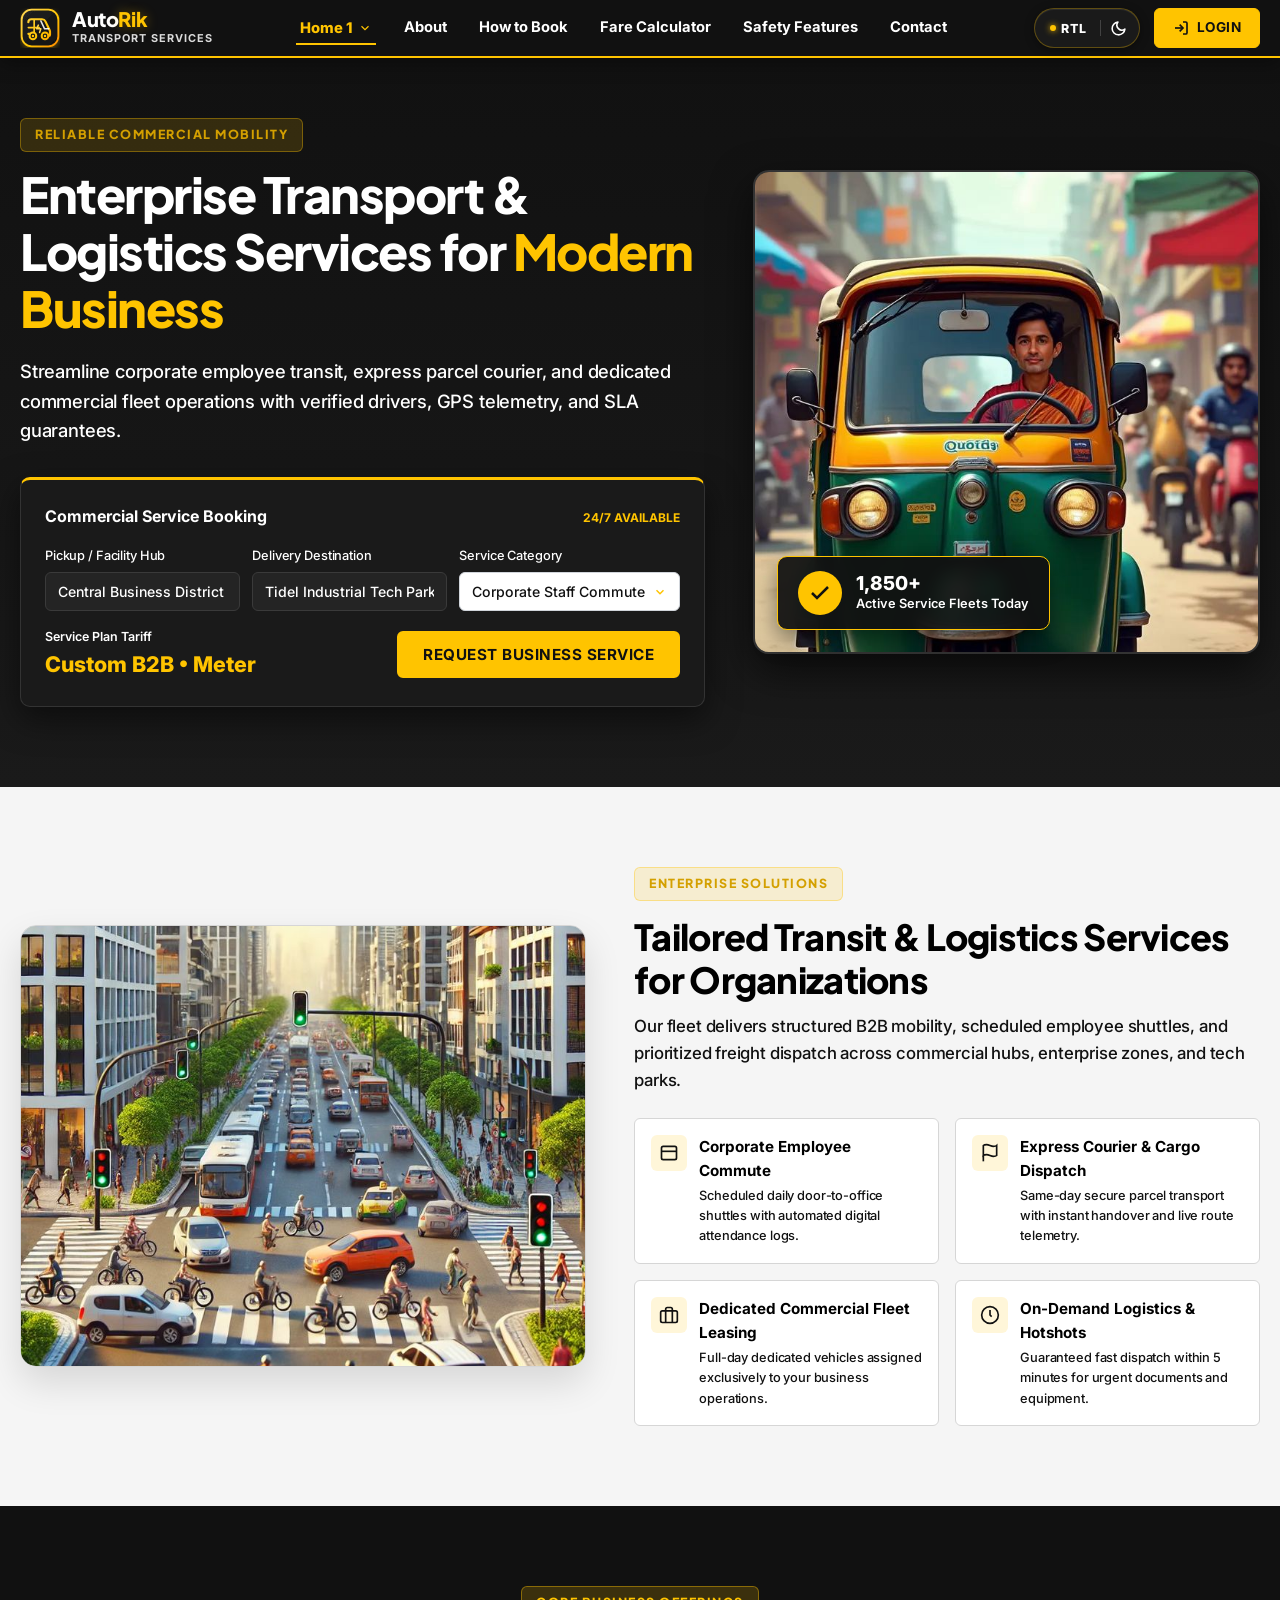
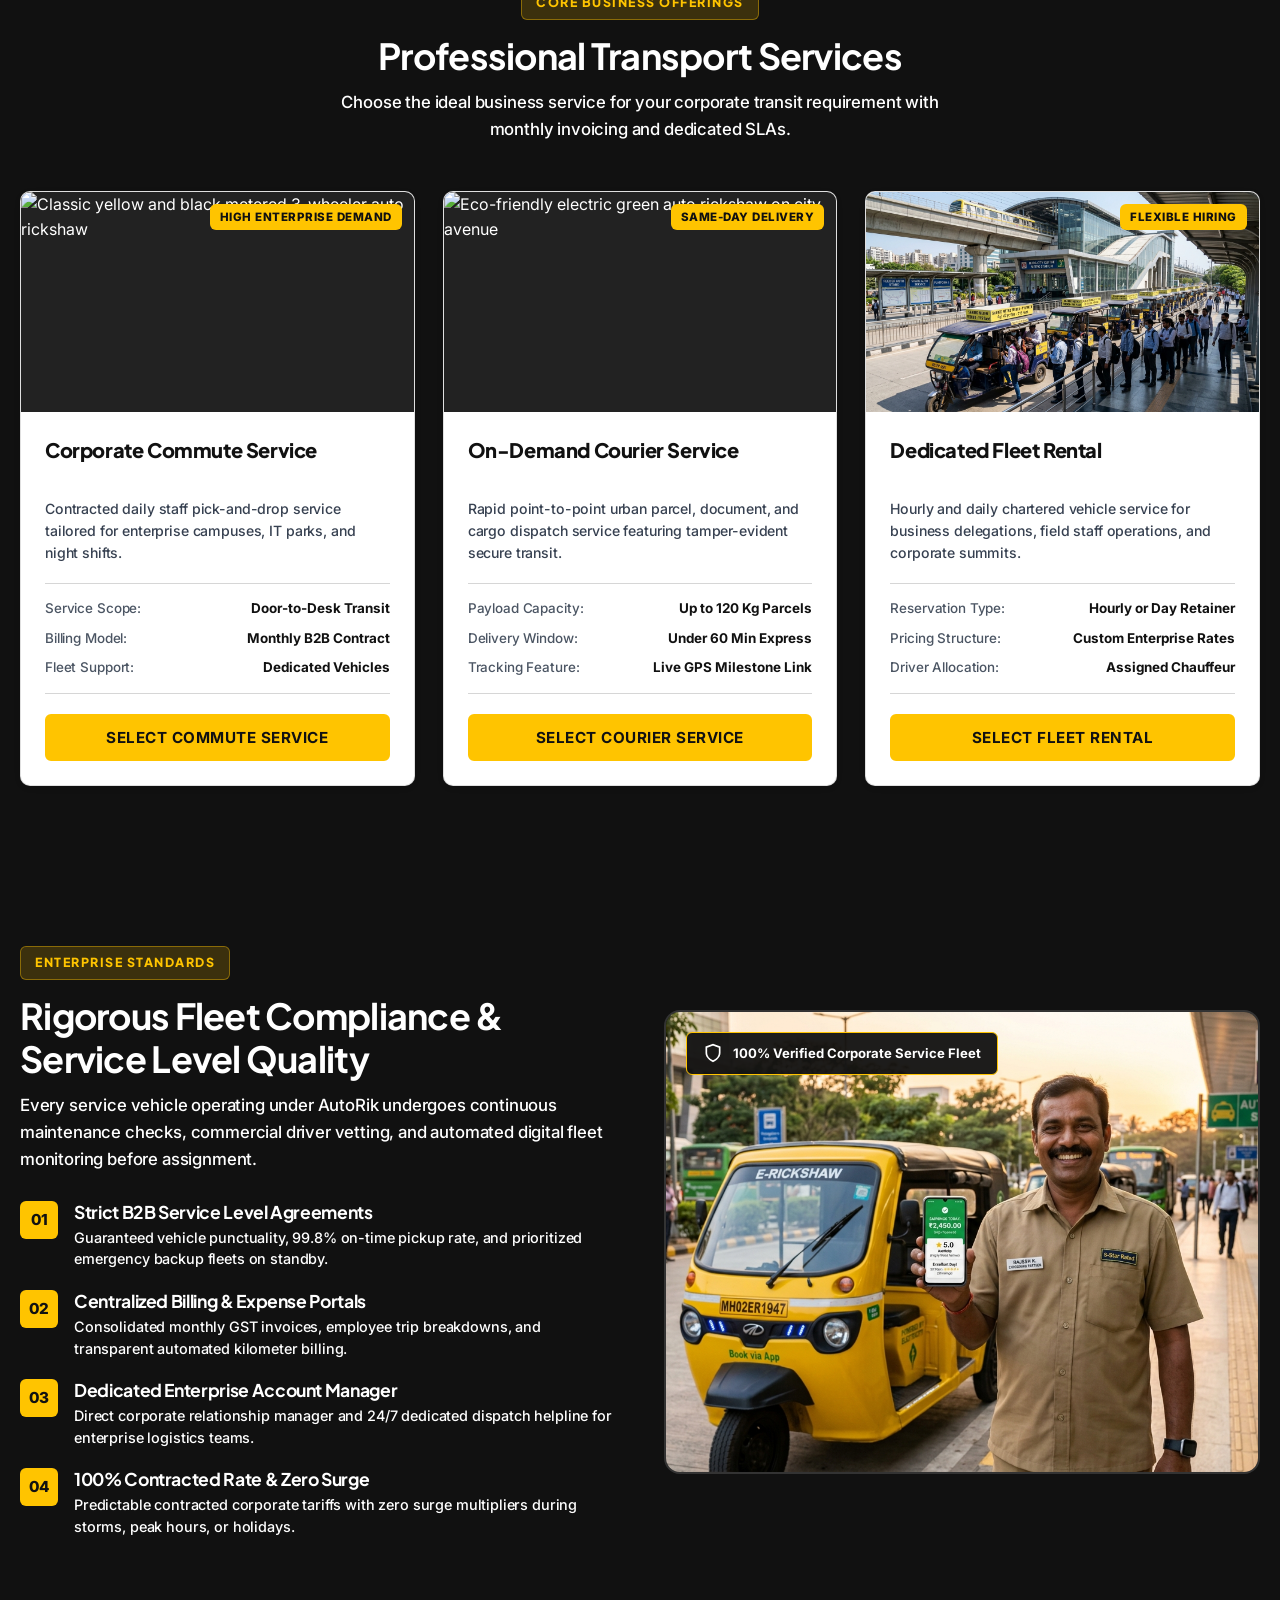
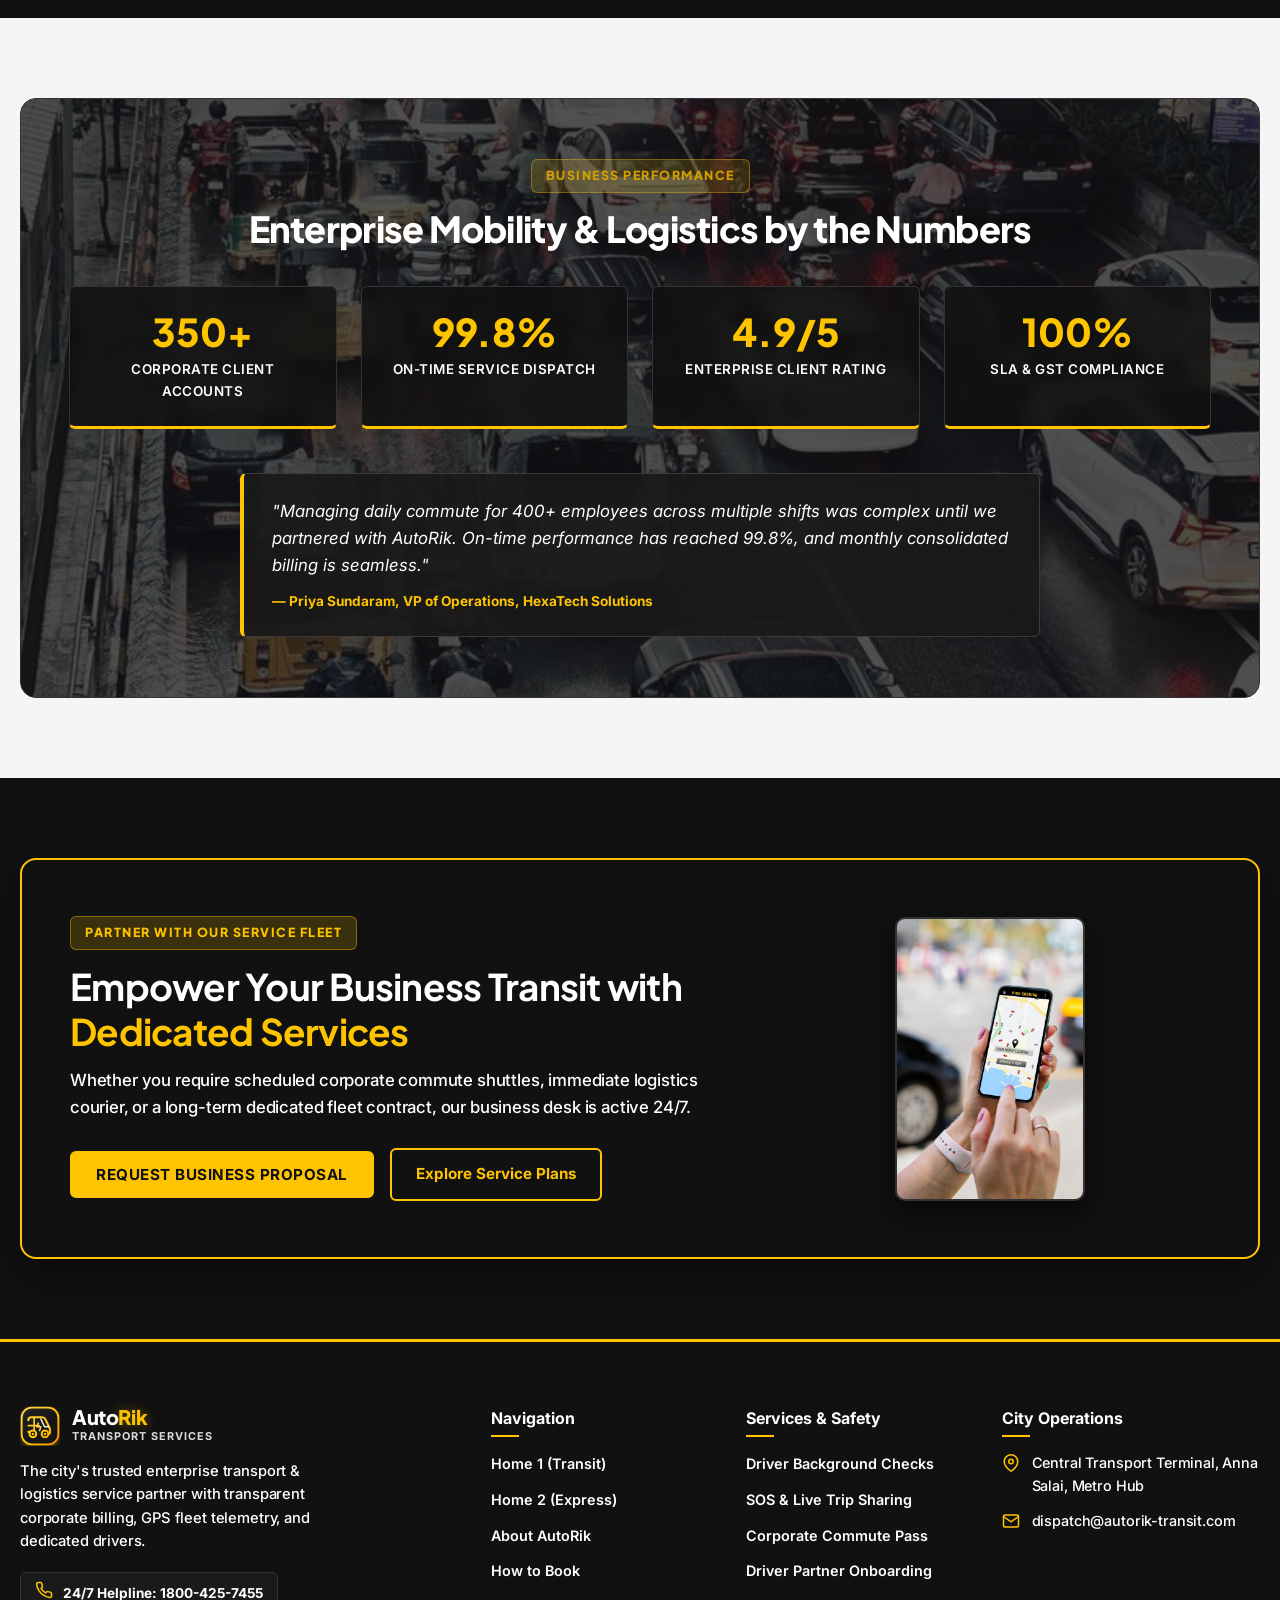
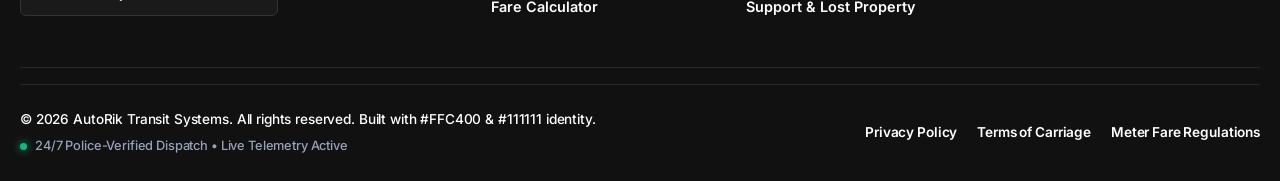
==== commit 3366799a: "update" ====
--- a/index.html
+++ b/index.html
@@ -271,7 +271,8 @@
                 </div>
                 <div>
                   <div class="node-name">Corporate Employee Commute</div>
-                  <div class="node-desc">Scheduled daily door-to-office shuttles with automated digital attendance logs.</div>
+                  <div class="node-desc">Scheduled daily door-to-office shuttles with automated digital attendance logs.
+                  </div>
                 </div>
               </div>
 
@@ -284,7 +285,8 @@
                 </div>
                 <div>
                   <div class="node-name">Express Courier & Cargo Dispatch</div>
-                  <div class="node-desc">Same-day secure parcel transport with instant handover and live route telemetry.</div>
+                  <div class="node-desc">Same-day secure parcel transport with instant handover and live route
+                    telemetry.</div>
                 </div>
               </div>
 
@@ -297,7 +299,8 @@
                 </div>
                 <div>
                   <div class="node-name">Dedicated Commercial Fleet Leasing</div>
-                  <div class="node-desc">Full-day dedicated vehicles assigned exclusively to your business operations.</div>
+                  <div class="node-desc">Full-day dedicated vehicles assigned exclusively to your business operations.
+                  </div>
                 </div>
               </div>
 
@@ -310,7 +313,8 @@
                 </div>
                 <div>
                   <div class="node-name">On-Demand Logistics & Hotshots</div>
-                  <div class="node-desc">Guaranteed fast dispatch within 5 minutes for urgent documents and equipment.</div>
+                  <div class="node-desc">Guaranteed fast dispatch within 5 minutes for urgent documents and equipment.
+                  </div>
                 </div>
               </div>
             </div>
@@ -328,7 +332,8 @@
           <div class="eyebrow">Core Business Offerings</div>
           <h2 class="section-title" id="fleetHeading">Professional Transport Services</h2>
           <p class="section-desc">
-            Choose the ideal business service for your corporate transit requirement with monthly invoicing and dedicated
+            Choose the ideal business service for your corporate transit requirement with monthly invoicing and
+            dedicated
             SLAs.
           </p>
         </div>
@@ -337,7 +342,7 @@
           <!-- Card 1: Corporate Commute Service -->
           <div class="fleet-card">
             <div class="fleet-img-wrap">
-              <img src="assets/images/services/p3.jpg" alt="Classic yellow and black metered 3-wheeler auto rickshaw"
+              <img src="assets/images/services/p16.jpg" alt="Classic yellow and black metered 3-wheeler auto rickshaw"
                 width="400" height="220" loading="lazy">
               <span class="fleet-badge">High Enterprise Demand</span>
             </div>
@@ -453,7 +458,8 @@
                 <div class="standard-num-box">02</div>
                 <div>
                   <h3 class="standard-heading">Centralized Billing & Expense Portals</h3>
-                  <p class="standard-detail">Consolidated monthly GST invoices, employee trip breakdowns, and transparent
+                  <p class="standard-detail">Consolidated monthly GST invoices, employee trip breakdowns, and
+                    transparent
                     automated kilometer billing.</p>
                 </div>
               </div>
@@ -504,7 +510,8 @@
           <div class="metrics-content">
             <div class="section-header" style="margin-bottom: 36px;">
               <div class="eyebrow">Business Performance</div>
-              <h2 class="section-title" id="metricsHeading" style="color: var(--white);">Enterprise Mobility & Logistics by the Numbers
+              <h2 class="section-title" id="metricsHeading" style="color: var(--white);">Enterprise Mobility & Logistics
+                by the Numbers
               </h2>
             </div>
 
@@ -529,7 +536,8 @@
 
             <div class="commuter-quote-card">
               <p class="quote-text">
-                "Managing daily commute for 400+ employees across multiple shifts was complex until we partnered with AutoRik. On-time performance has reached 99.8%, and monthly consolidated billing is seamless."
+                "Managing daily commute for 400+ employees across multiple shifts was complex until we partnered with
+                AutoRik. On-time performance has reached 99.8%, and monthly consolidated billing is seamless."
               </p>
               <div class="quote-author">— Priya Sundaram, VP of Operations, HexaTech Solutions</div>
             </div>
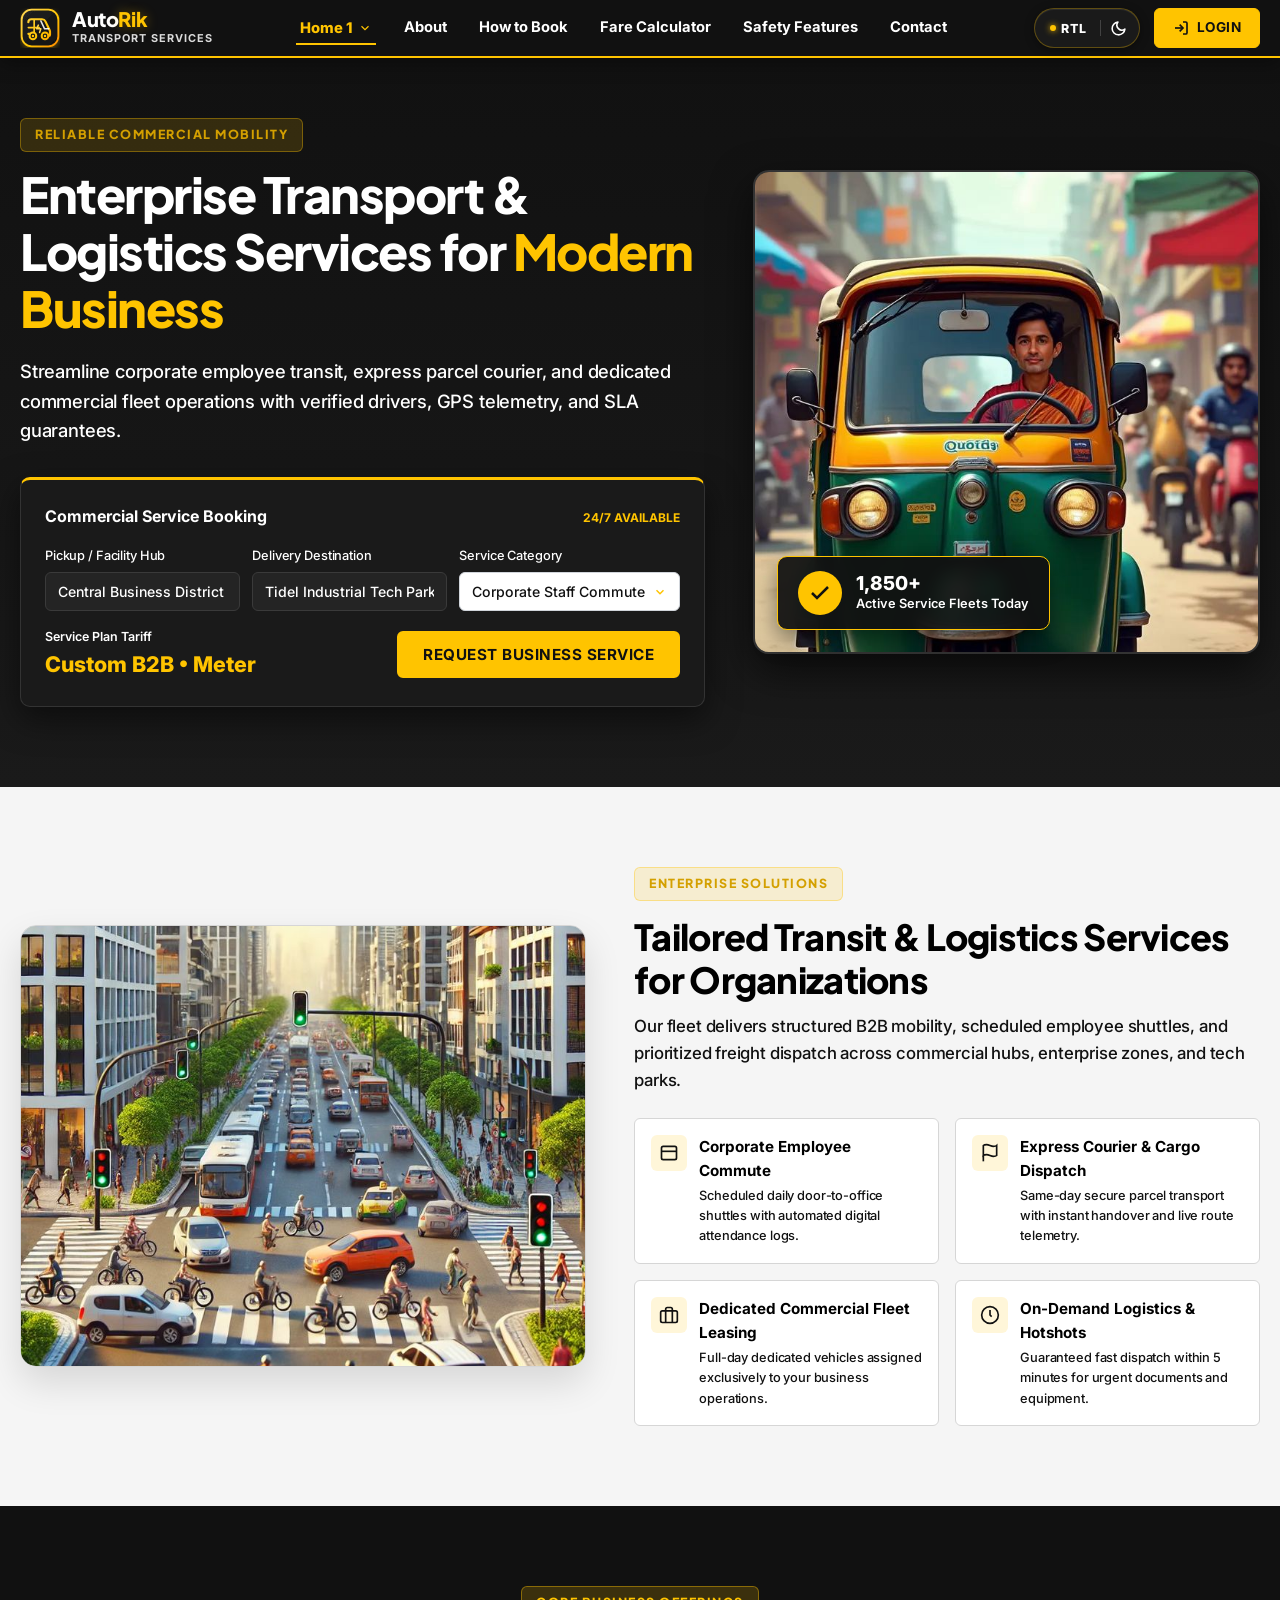
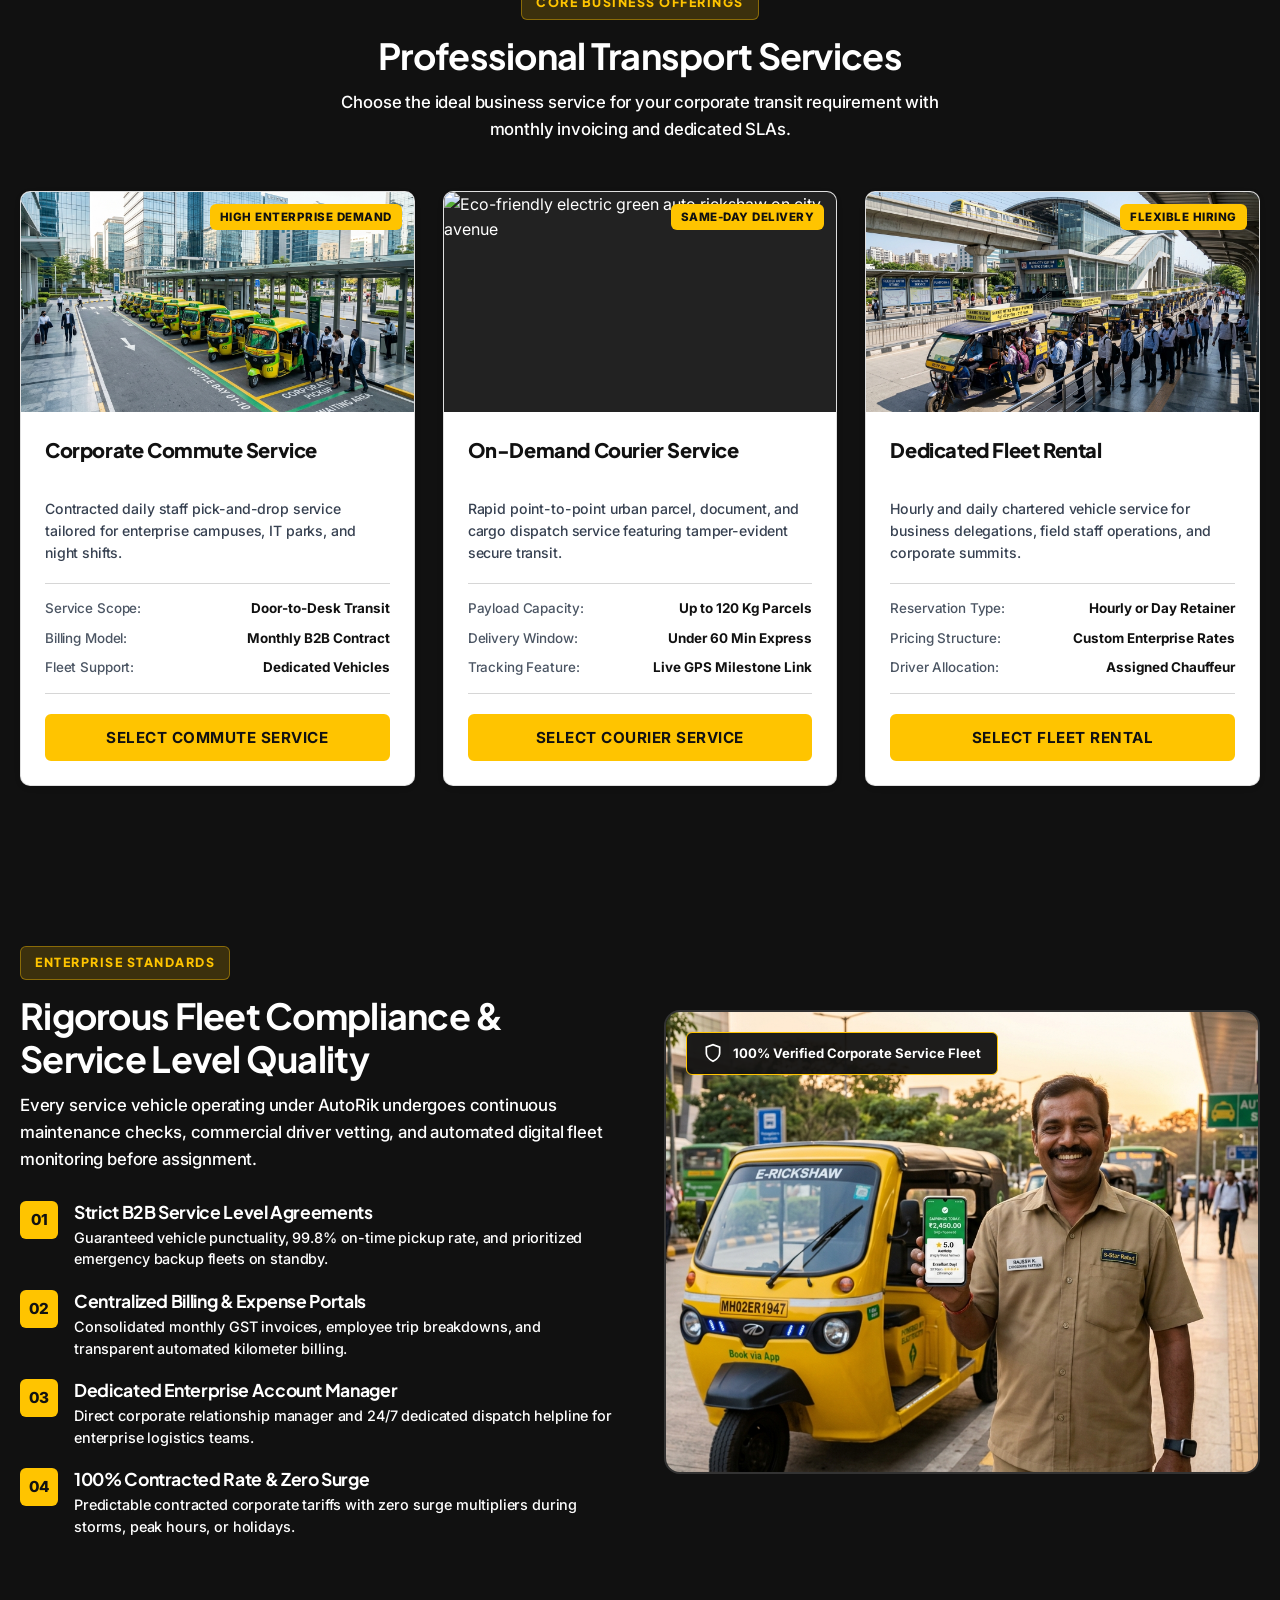
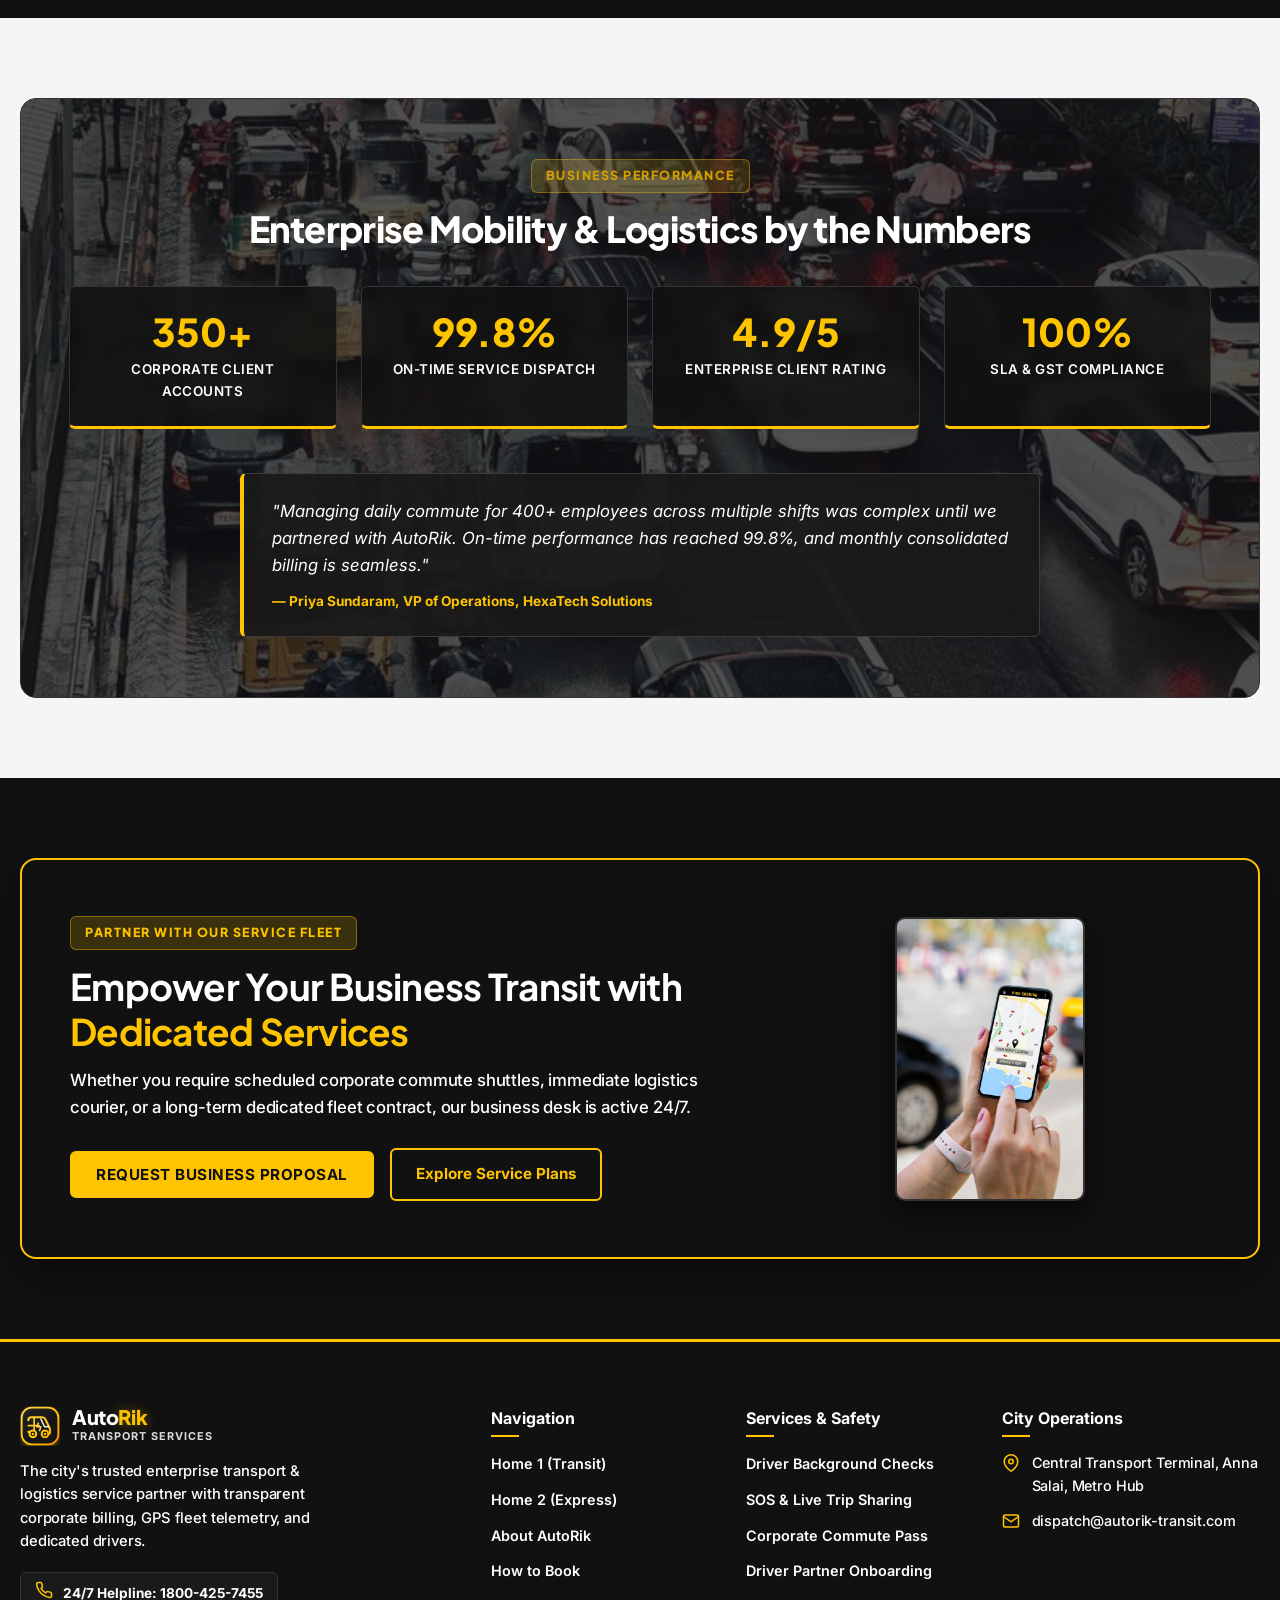
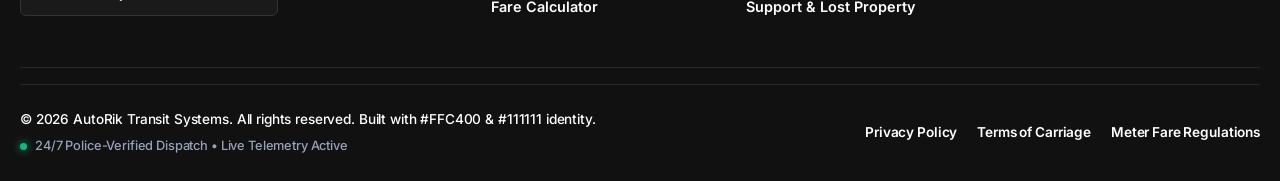
==== commit 6868e045: "update" ====
--- a/index.html
+++ b/index.html
@@ -342,7 +342,7 @@
           <!-- Card 1: Corporate Commute Service -->
           <div class="fleet-card">
             <div class="fleet-img-wrap">
-              <img src="assets/images/services/p16.jpg" alt="Classic yellow and black metered 3-wheeler auto rickshaw"
+              <img src="assets/images/sections/p16.jpg" alt="Classic yellow and black metered 3-wheeler auto rickshaw"
                 width="400" height="220" loading="lazy">
               <span class="fleet-badge">High Enterprise Demand</span>
             </div>
@@ -371,7 +371,7 @@
           <!-- Card 2: Electric EV Rickshaw -->
           <div class="fleet-card">
             <div class="fleet-img-wrap">
-              <img src="assets/images/services/p4.jpg" alt="Eco-friendly electric green auto rickshaw on city avenue"
+              <img src="assets/images/section/p4.jpg" alt="Eco-friendly electric green auto rickshaw on city avenue"
                 width="400" height="220" loading="lazy">
               <span class="fleet-badge">Same-Day Delivery</span>
             </div>
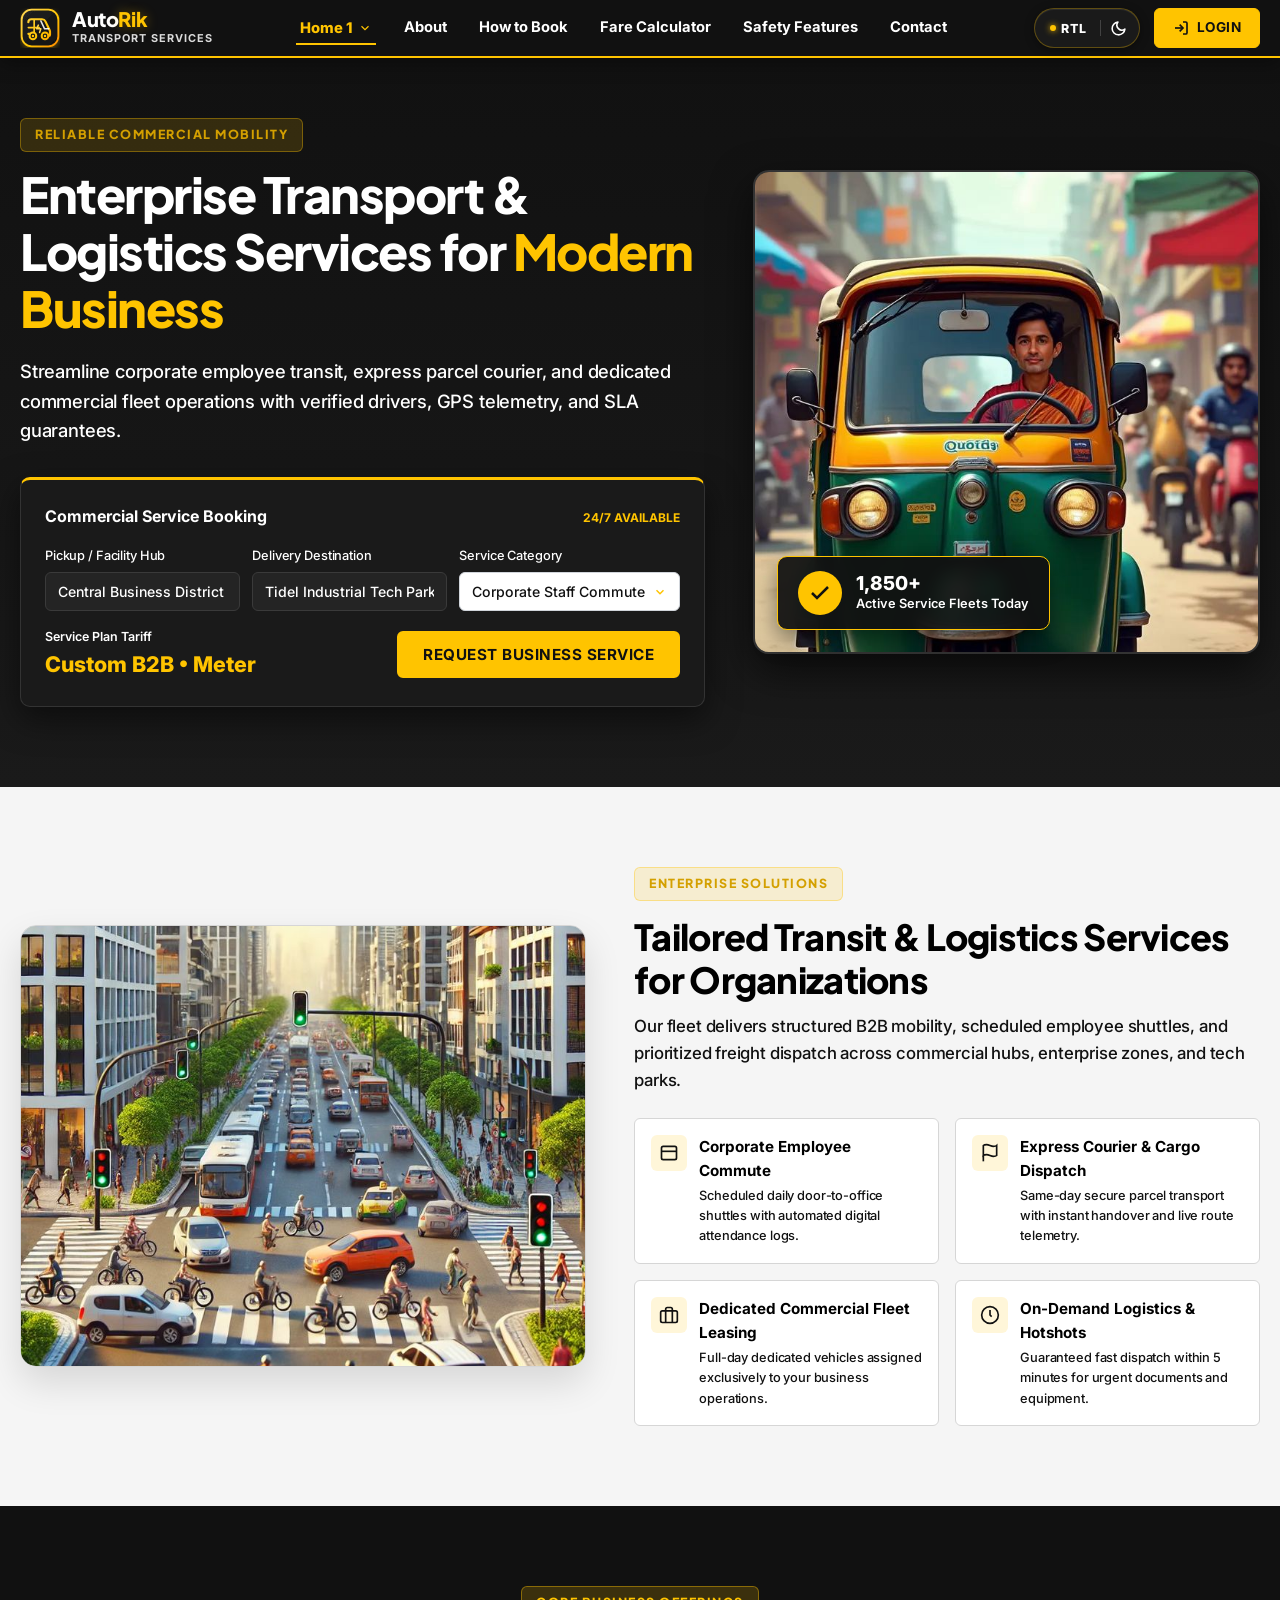
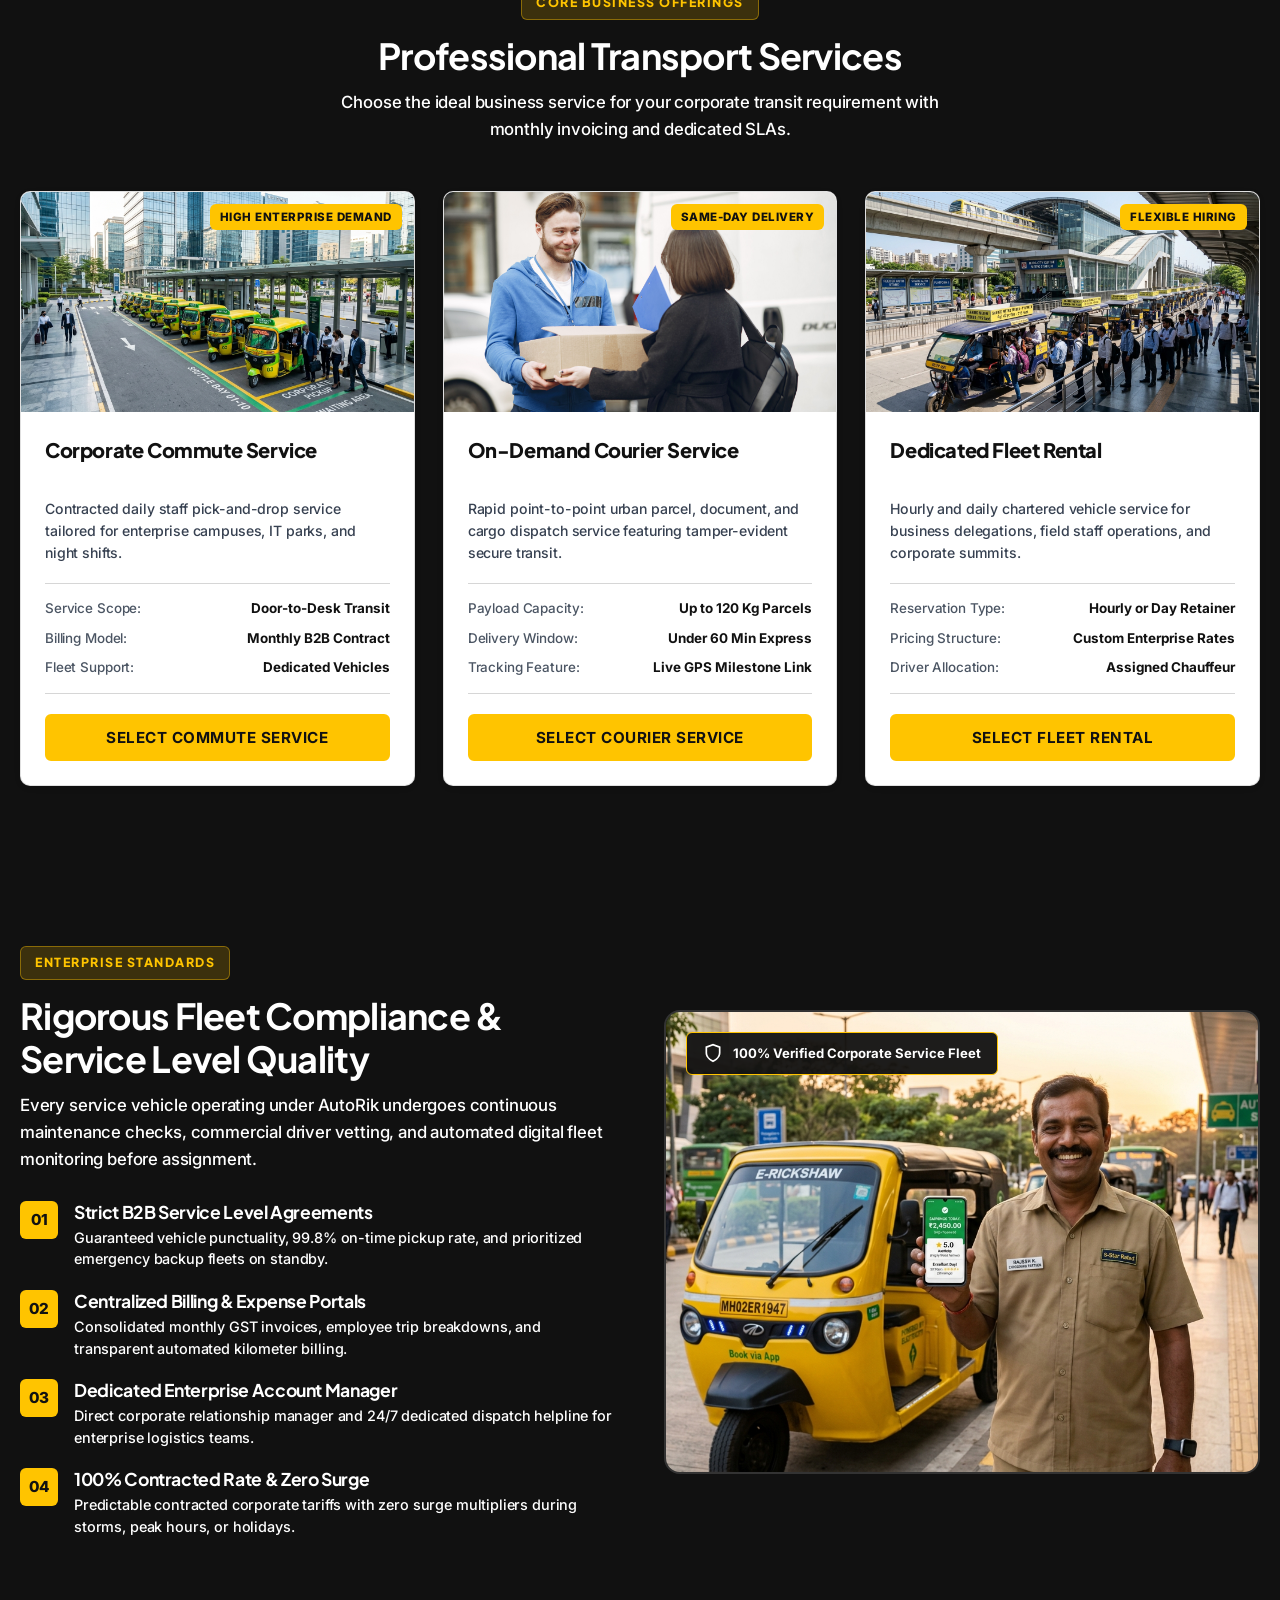
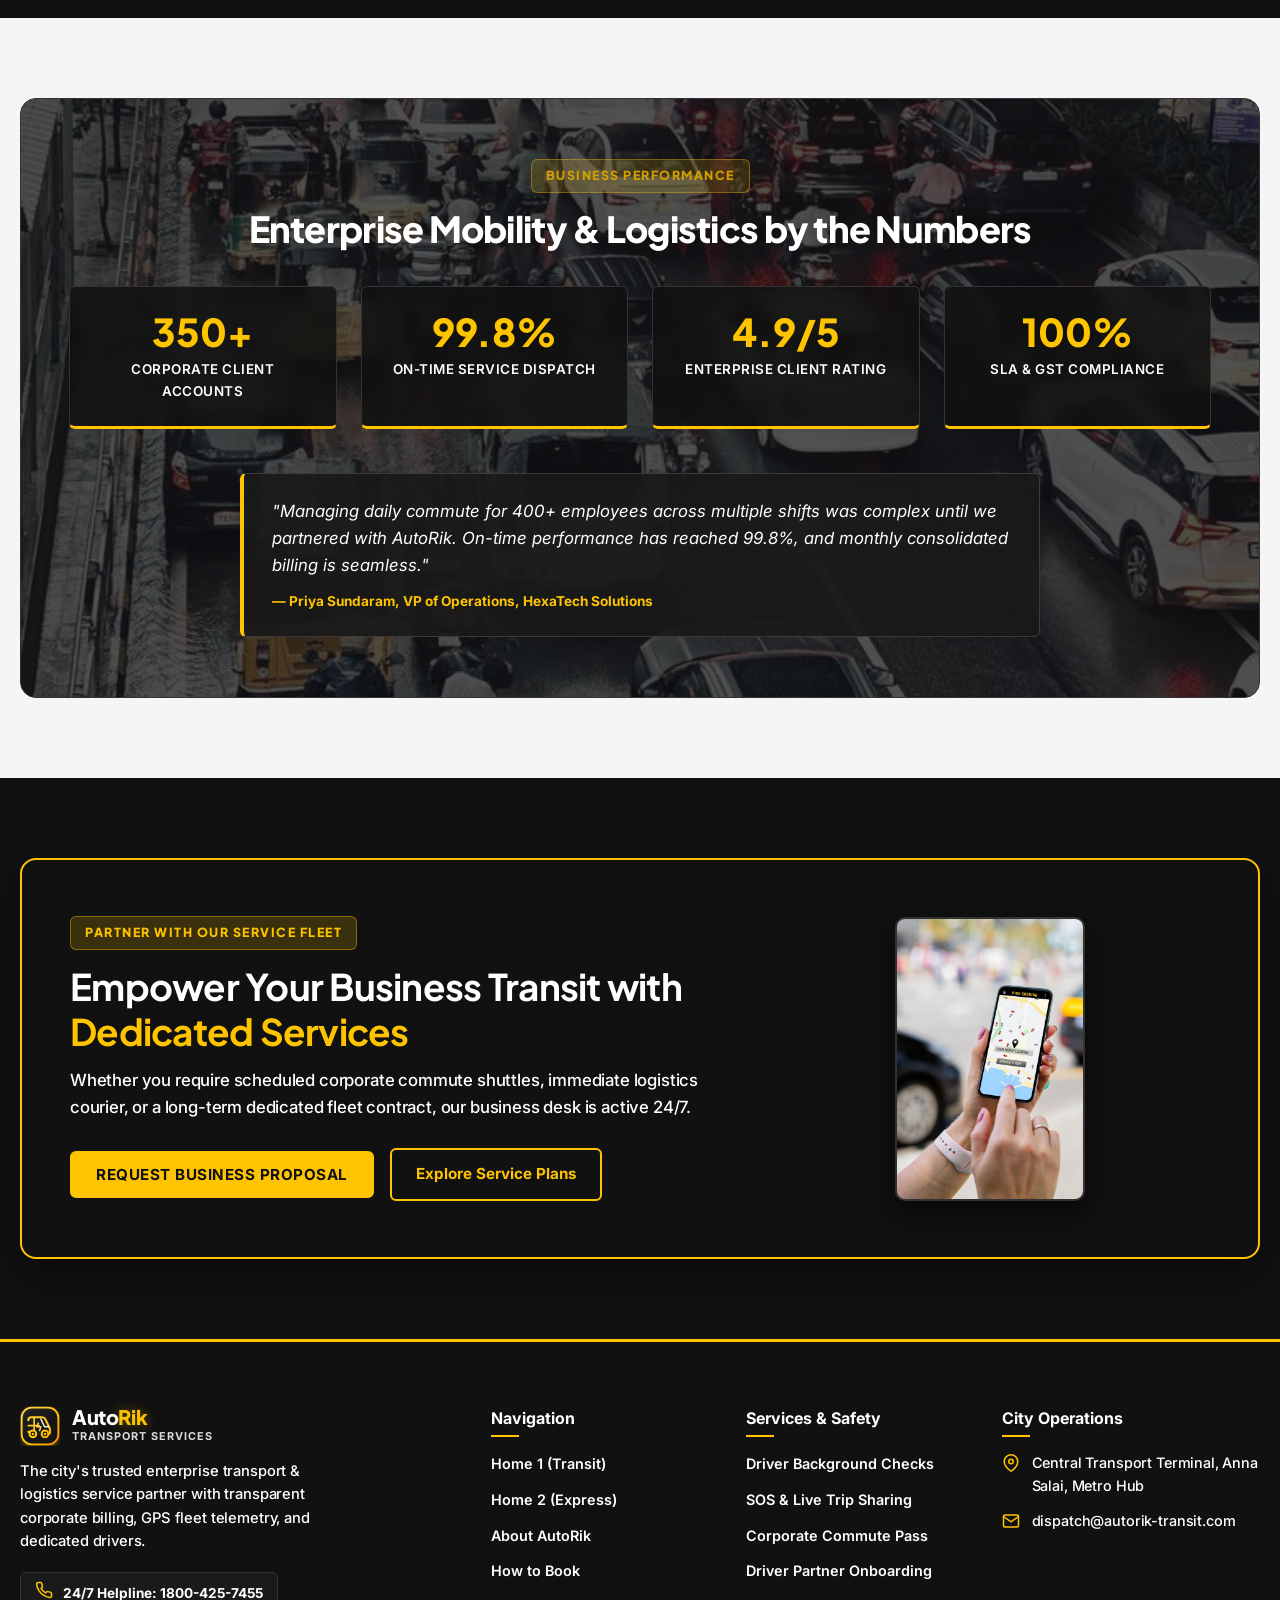
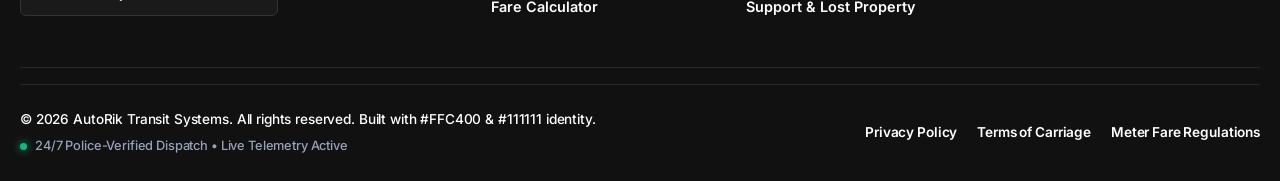
==== commit d3aae39d: "update" ====
--- a/index.html
+++ b/index.html
@@ -371,7 +371,7 @@
           <!-- Card 2: Electric EV Rickshaw -->
           <div class="fleet-card">
             <div class="fleet-img-wrap">
-              <img src="assets/images/section/p4.jpg" alt="Eco-friendly electric green auto rickshaw on city avenue"
+              <img src="assets/images/sections/p4.jpg" alt="Eco-friendly electric green auto rickshaw on city avenue"
                 width="400" height="220" loading="lazy">
               <span class="fleet-badge">Same-Day Delivery</span>
             </div>
